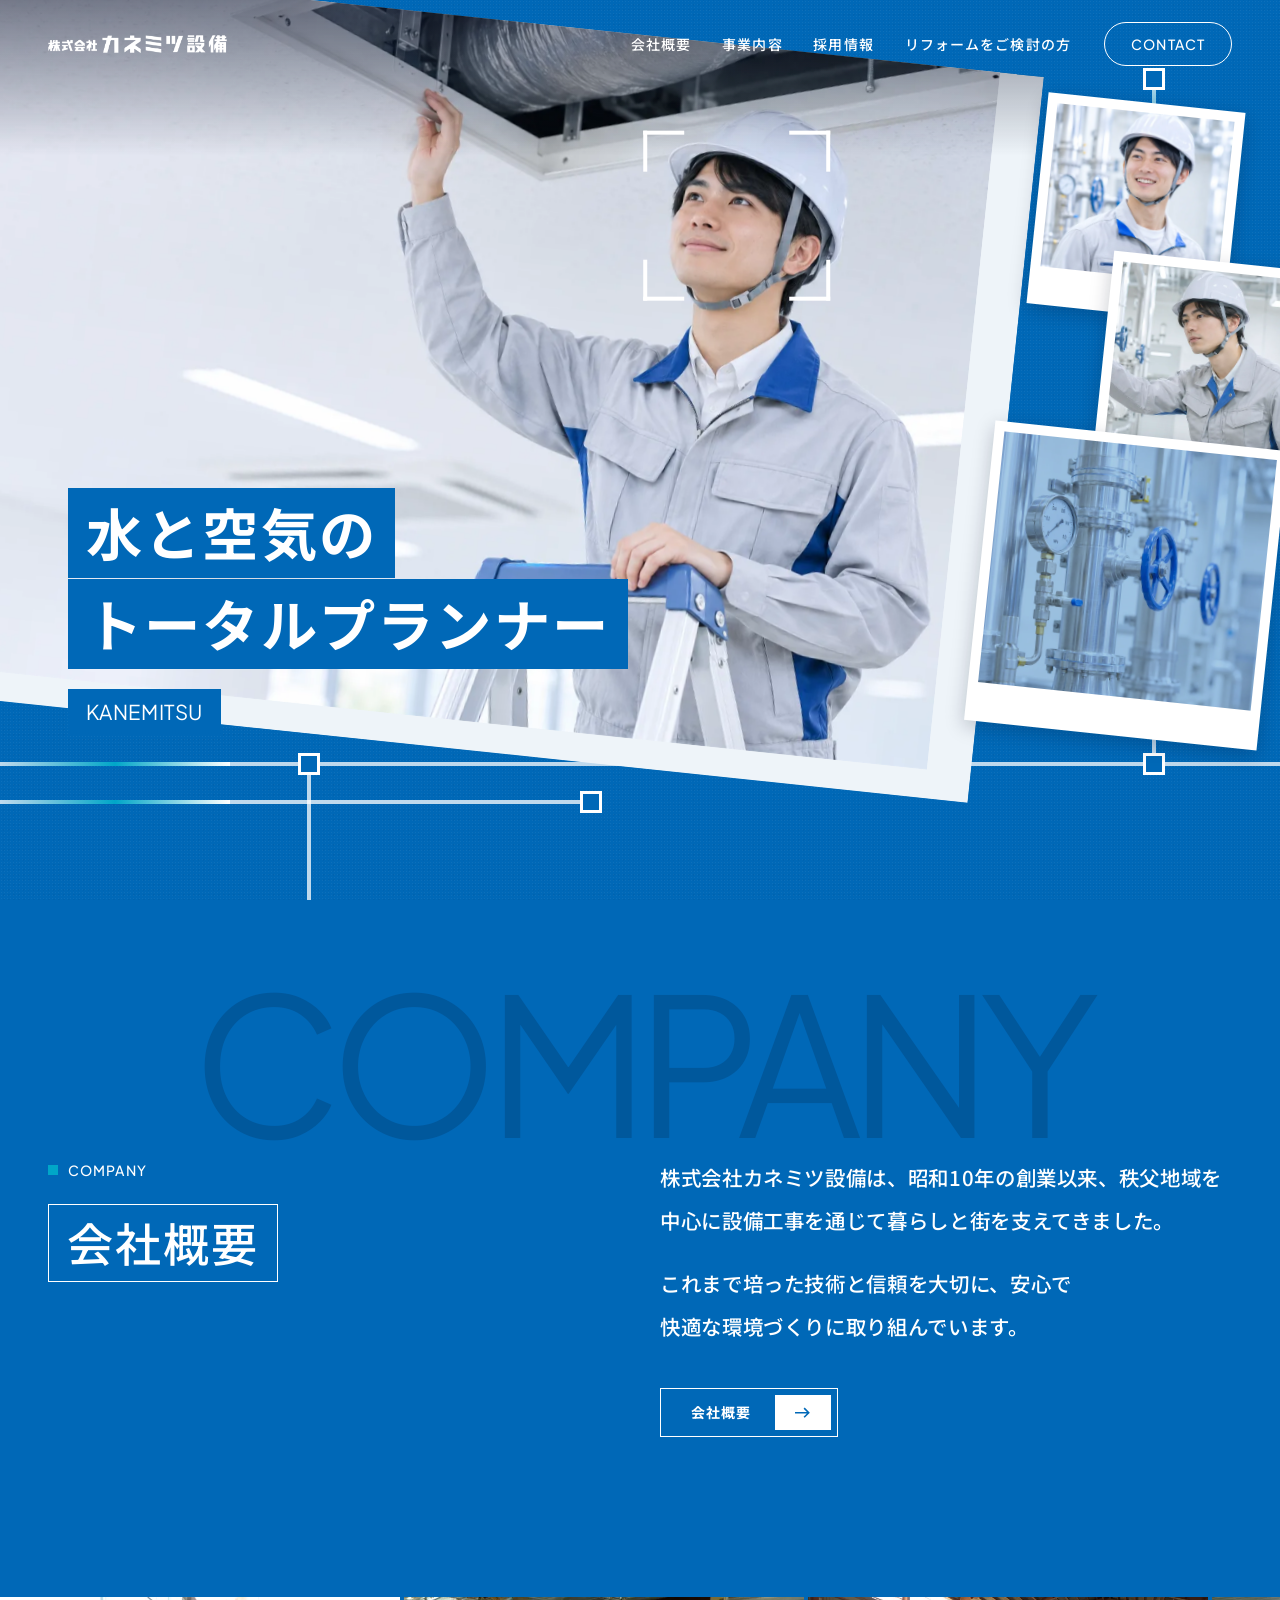
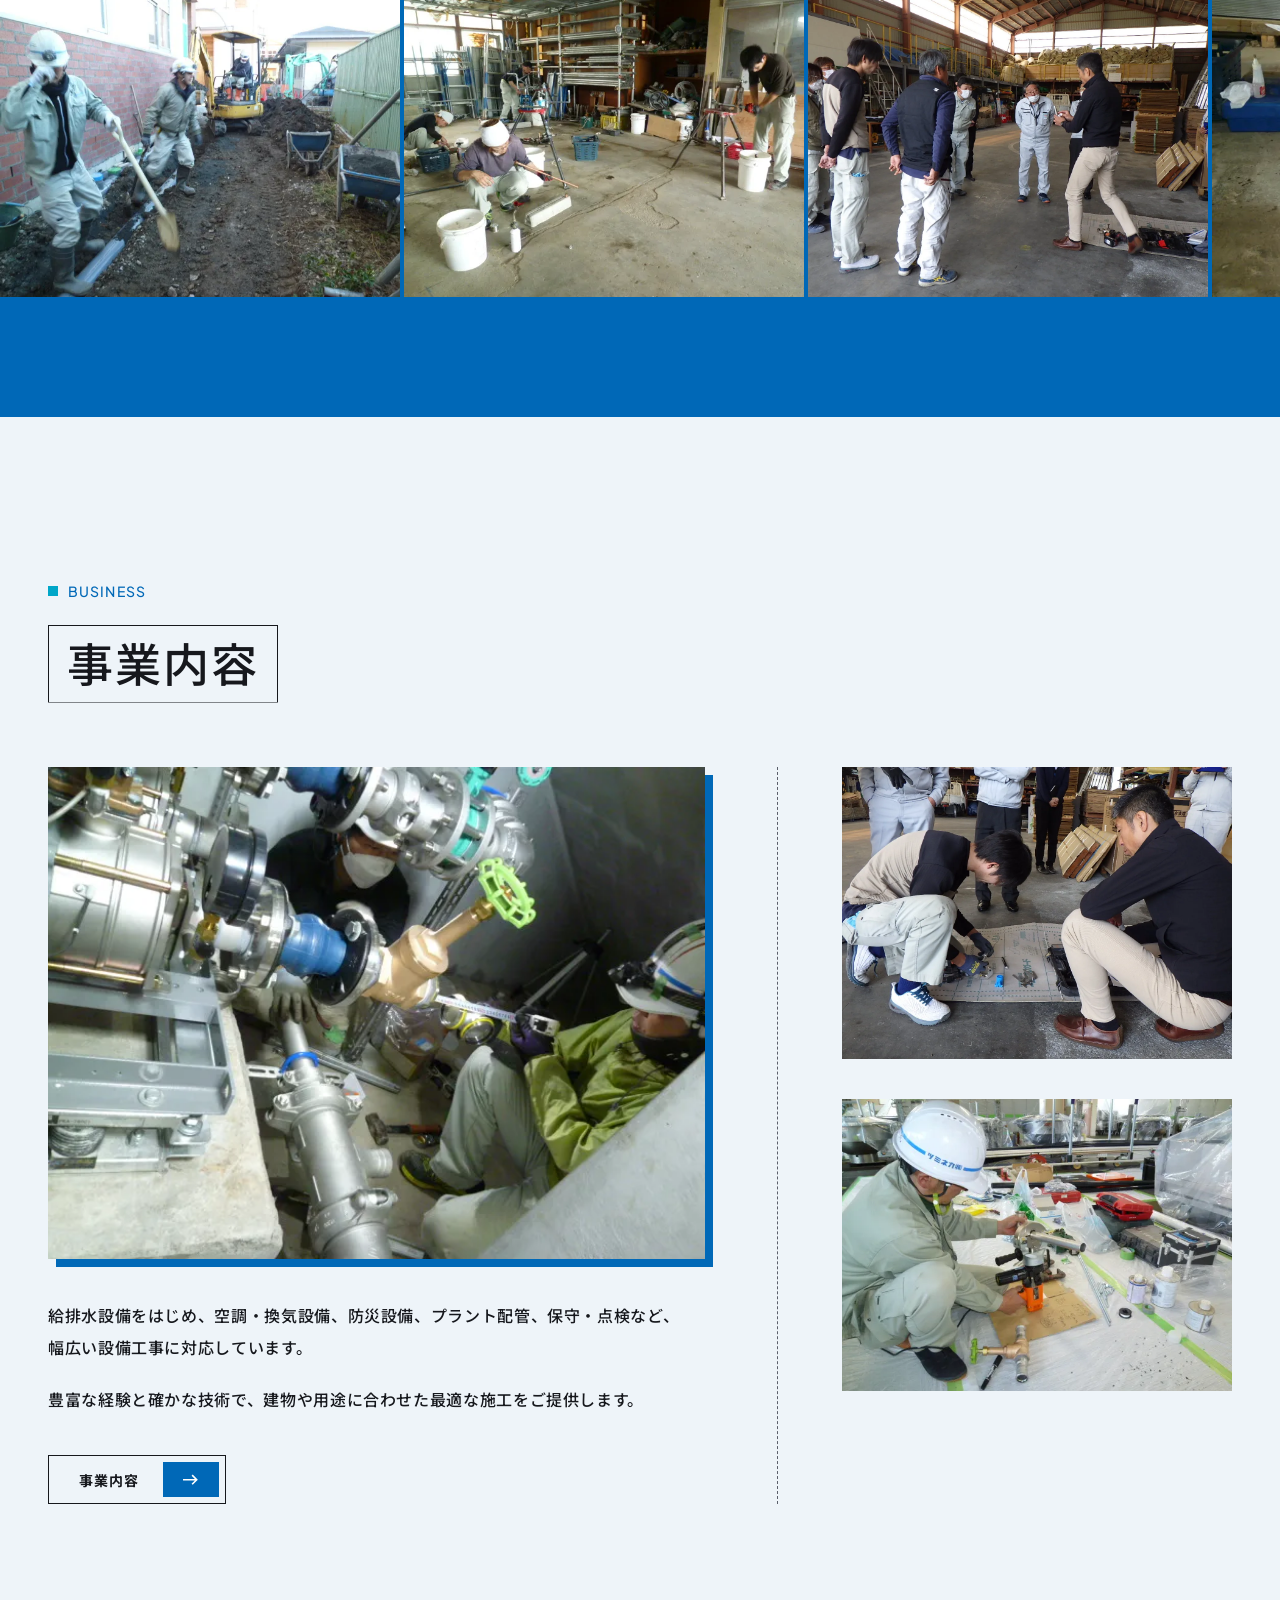
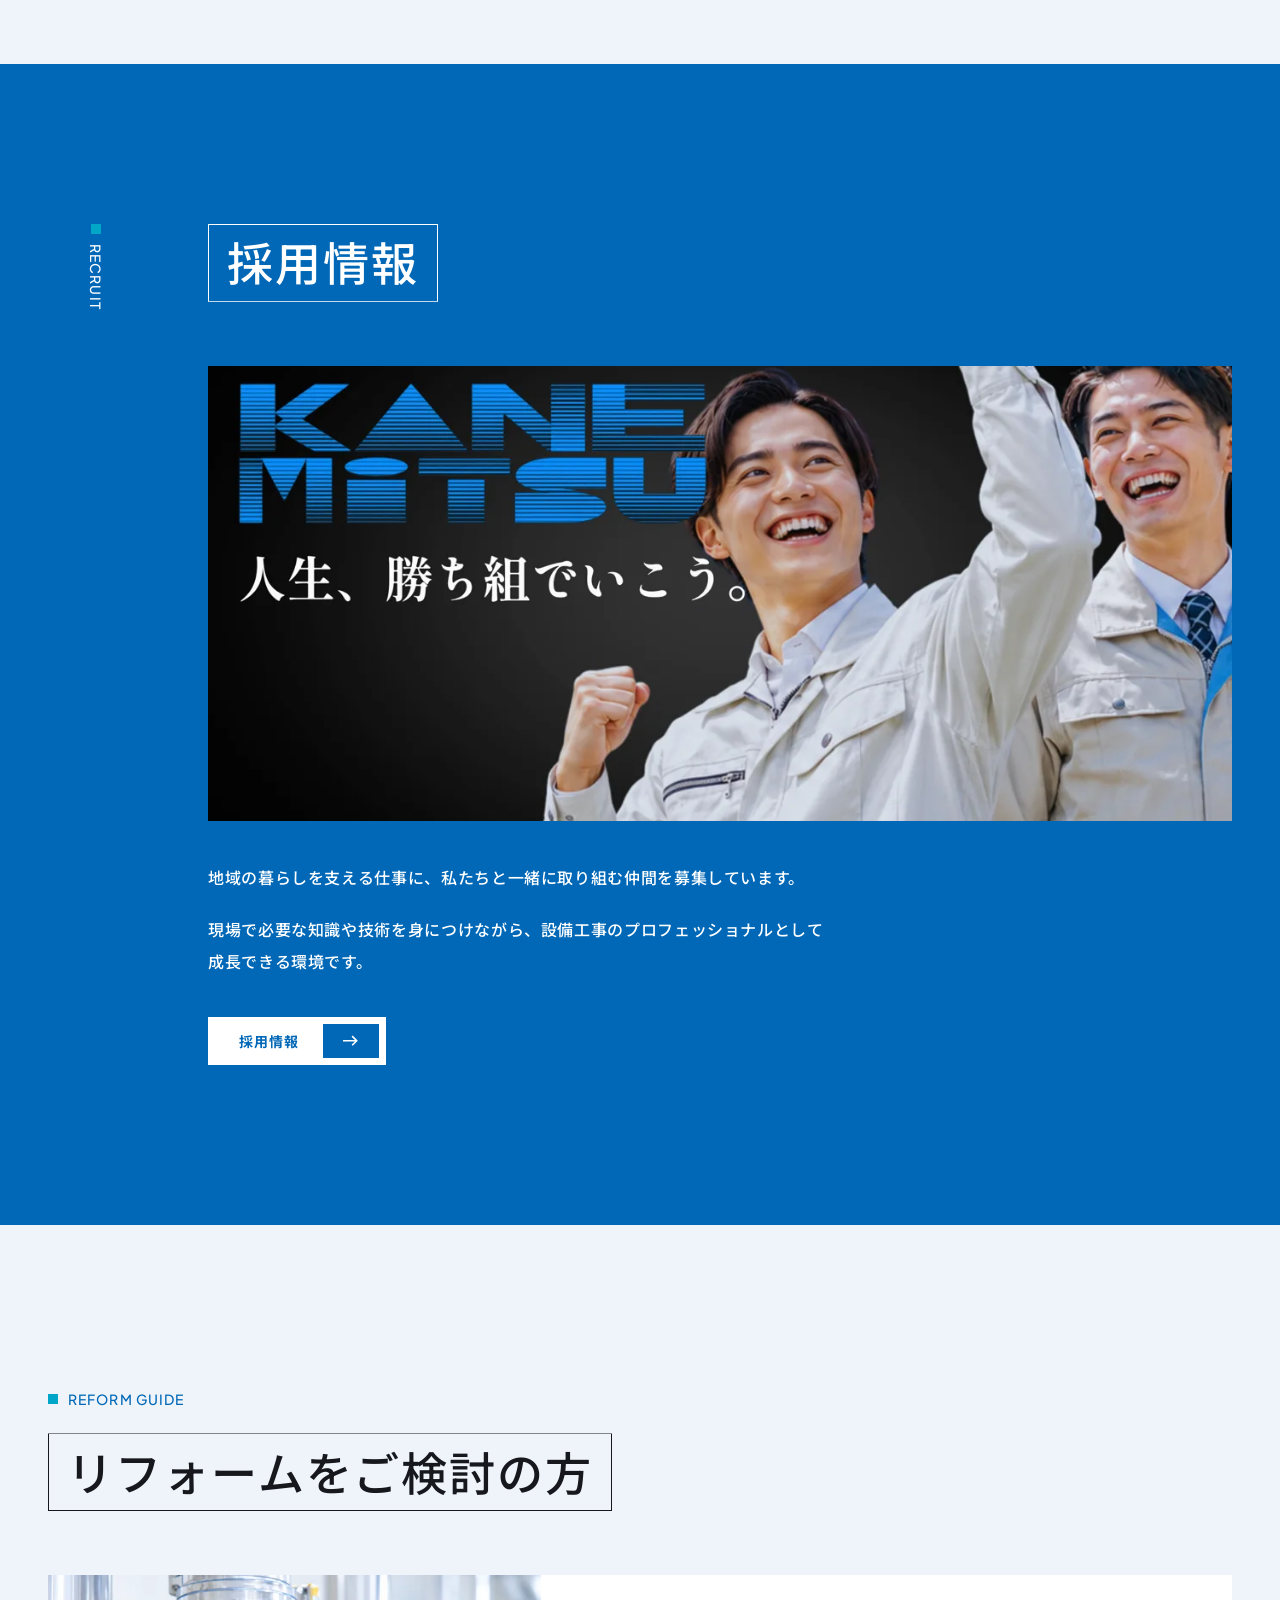
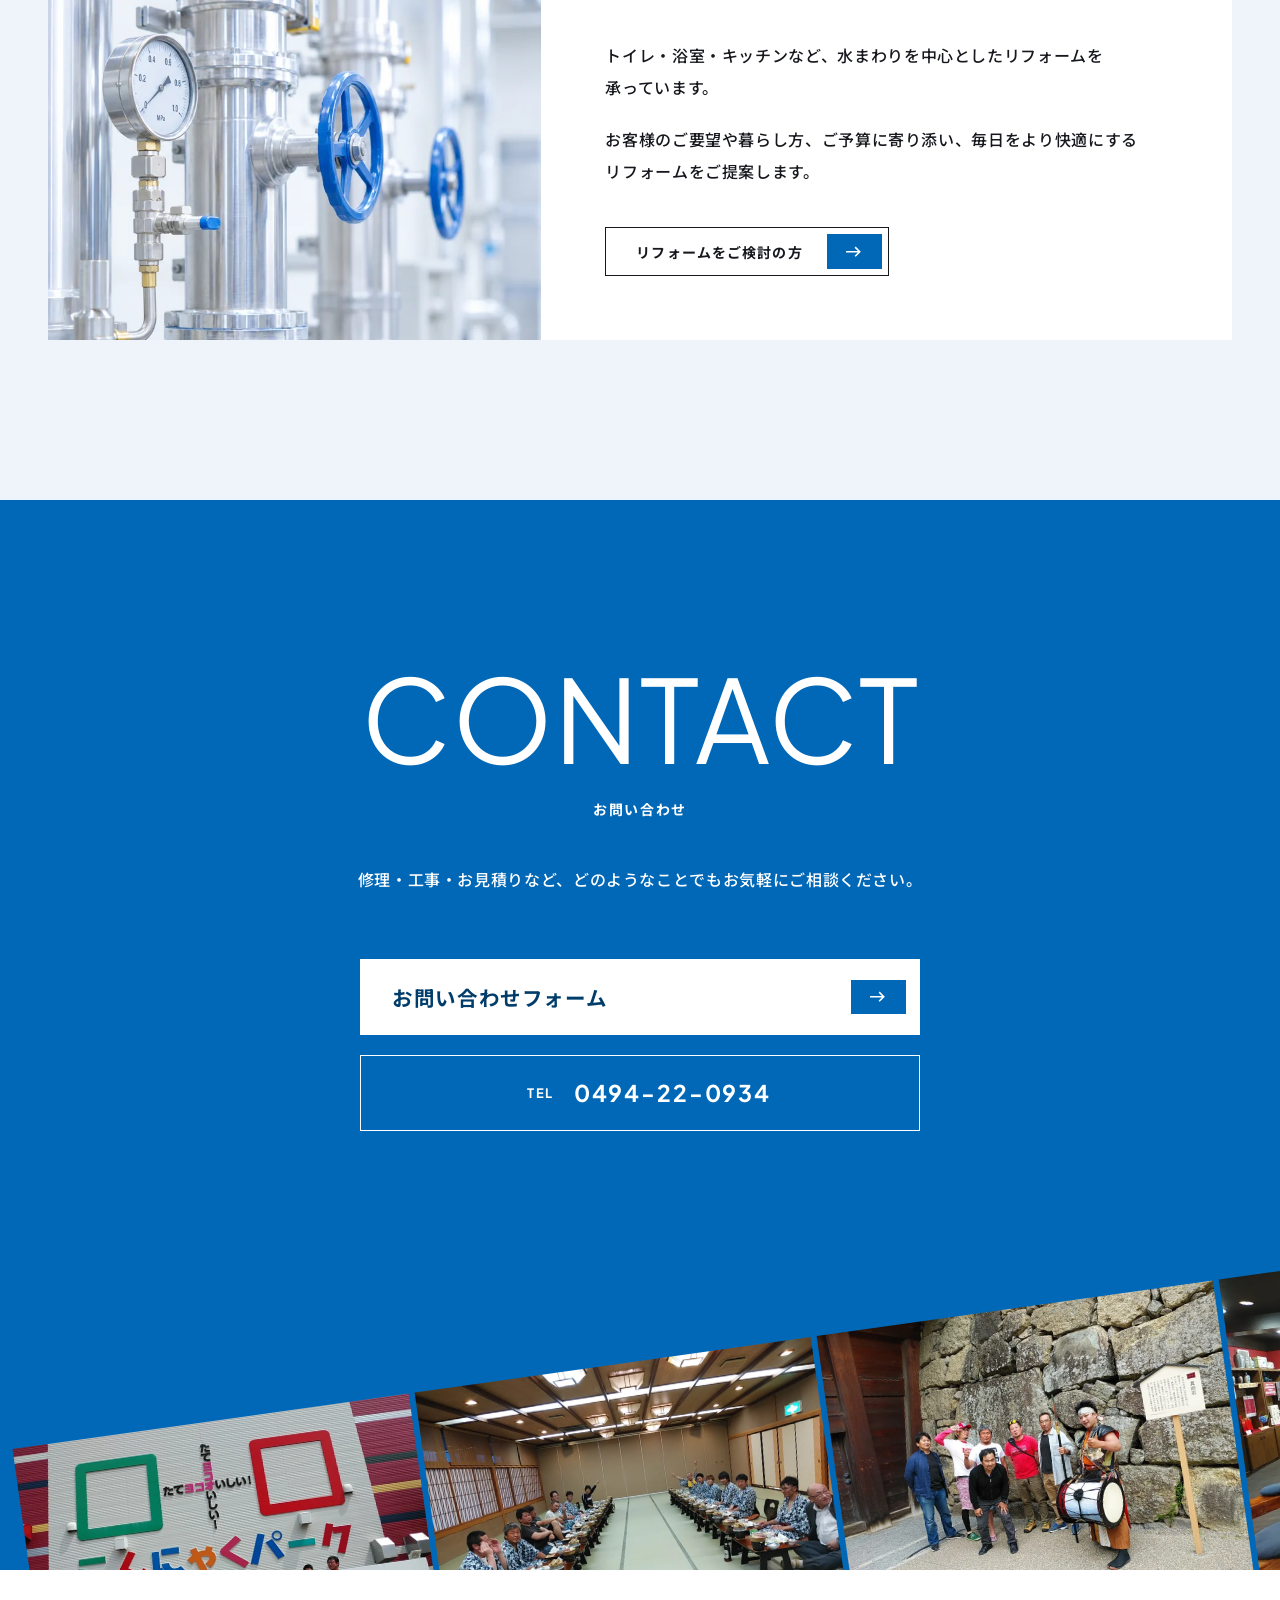
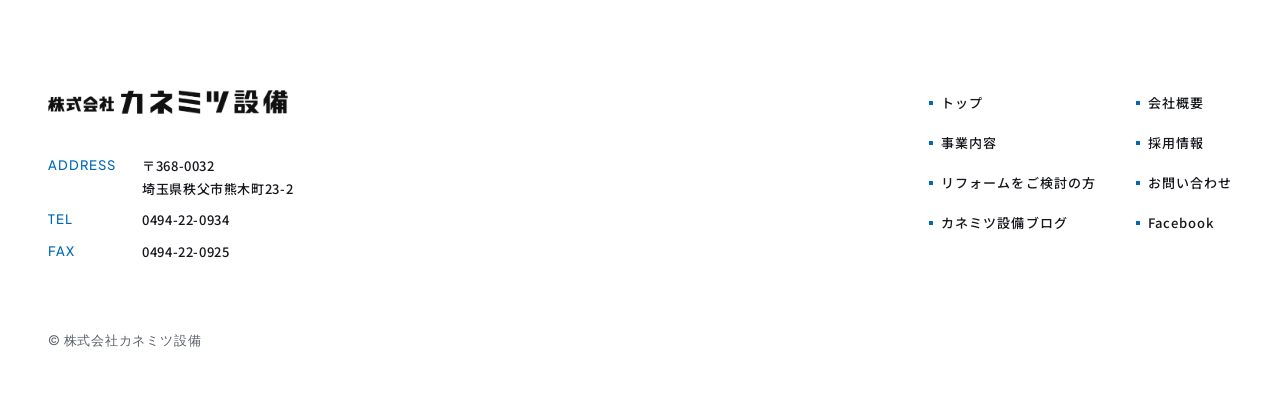
==== index.html @ a9a595d8 "表示を更新（2026-11-21）" ====
<!doctype html>
<html lang="ja">
<head>
<meta charset="utf-8">
<meta name="viewport" content="width=device-width, initial-scale=1">
<meta name="robots" content="noindex, nofollow">
<meta name="generator" content="SPINOVA HP kit v1.0 master">
<title>株式会社カネミツ設備｜埼玉県秩父市の給排水・空調・設備工事</title>
<meta name="description" content="株式会社カネミツ設備は、昭和10年の創業以来、秩父地域を中心に設備工事を通じて暮らしと街を支えてきました。">
<meta property="og:type" content="website">
<meta property="og:site_name" content="株式会社カネミツ設備">
<meta property="og:title" content="株式会社カネミツ設備｜埼玉県秩父市の給排水・空調・設備工事">
<meta property="og:description" content="株式会社カネミツ設備は、昭和10年の創業以来、秩父地域を中心に設備工事を通じて暮らしと街を支えてきました。">
<meta property="og:url" content="https://example-hp.pages.dev/">
<meta property="og:image" content="https://example-hp.pages.dev/assets/ogp.jpg?v=20261119a">
<meta property="og:image:width" content="1200">
<meta property="og:image:height" content="630">
<meta name="twitter:card" content="summary_large_image">
<meta name="twitter:image" content="https://example-hp.pages.dev/assets/ogp.jpg?v=20261119a">
<link rel="preconnect" href="https://fonts.googleapis.com">
<link rel="preconnect" href="https://fonts.gstatic.com" crossorigin>
<link href="https://fonts.googleapis.com/css2?family=Plus+Jakarta+Sans:wght@400;500;700&family=Krona+One&family=Noto+Sans+JP:wght@400;500;700;900&family=Shippori+Mincho+B1:wght@600;800&display=swap" rel="stylesheet">
<link rel="icon" href="assets/favicon.ico?v=20261121182659" sizes="any">
<link rel="icon" href="assets/favicon-32.png?v=20261121182659" type="image/png" sizes="32x32">
<link rel="apple-touch-icon" href="assets/apple-touch-icon.png?v=20261121182659">
<link rel="stylesheet" href="tokens.css?v=20261121182659">
<link rel="stylesheet" href="base.css?v=20261121182659">
<link rel="stylesheet" href="style.css?v=20261121182659">
</head>
<body>

<header class="header">
  <a class="logo" href="./" aria-label="株式会社カネミツ設備 トップへ">
    <img class="logo__w" src="assets/logo_w.png?v=20261121182659" alt="" width="2502" height="243">
    <img class="logo__c" src="assets/logo.png?v=20261121182659" alt="" width="2502" height="243">
  </a>
  <nav class="nav" aria-label="メインメニュー">
    <ul class="nav__list">
      <li><a href="company/">会社概要</a></li>
      <li><a href="service/">事業内容</a></li>
      <li><a href="recruit/">採用情報</a></li>
      <li><a href="reform/">リフォームをご検討の方</a></li>
    </ul>
  </nav>
  <div class="header__acts">
    <a class="pill pill--line" href="contact/">CONTACT</a>
    <button class="menu-btn" type="button" aria-expanded="false" aria-controls="drawer" aria-label="メニューを開く"><span></span><span></span></button>
  </div>
</header>

<div class="drawer" id="drawer">
  <ul class="drawer__list">
    <li style="--i:0"><a href="./"><span class="drawer__en" aria-hidden="true">TOP</span><span class="drawer__ja">トップ</span></a></li>
    <li style="--i:1"><a href="company/"><span class="drawer__en" aria-hidden="true">COMPANY</span><span class="drawer__ja">会社概要</span></a></li>
    <li style="--i:2"><a href="service/"><span class="drawer__en" aria-hidden="true">BUSINESS</span><span class="drawer__ja">事業内容</span></a></li>
    <li style="--i:3"><a href="recruit/"><span class="drawer__en" aria-hidden="true">RECRUIT</span><span class="drawer__ja">採用情報</span></a></li>
    <li style="--i:4"><a href="reform/"><span class="drawer__en" aria-hidden="true">REFORM GUIDE</span><span class="drawer__ja">リフォームをご検討の方</span></a></li>
    <li style="--i:5"><a href="contact/"><span class="drawer__en" aria-hidden="true">CONTACT</span><span class="drawer__ja">お問い合わせ</span></a></li>
  </ul>
  <a class="drawer__tel" href="tel:0494220934" style="--i:6"><span class="drawer__tel-label">お電話でのお問い合わせ</span><span class="drawer__tel-num nb">0494-22-0934</span></a>
</div>

<main>

      <section class="fv">
    <div class="fv__deco" aria-hidden="true">
      <span class="pipe"><i class="p1"></i><i class="p2"></i><i class="p3"></i><i class="p4"></i><b class="j1"></b><b class="j2"></b><b class="j3"></b><b class="j4"></b></span>
    </div>
    <div class="fv__photo" data-bleed>
      <img class="fv__img is-on" src="assets/fv/main-1.webp?v=20261121182659" alt="" width="1536" height="1024" style="--fx: 53.4; --fy: 34.5">
      <img class="fv__img" src="assets/fv/main-2.webp?v=20261121182659" alt="" width="1536" height="1024" style="--fx: 76.8; --fy: 28; --ox: 100%">
      <img class="fv__img" src="assets/fv/main-3.webp?v=20261121182659" alt="" width="1536" height="1024" style="--fx: 59.9; --fy: 31.9; --ox: 63%">
      <span class="fv__guide" aria-hidden="true"><i></i><i></i><i></i><i></i></span>
      <span class="fv__flash" aria-hidden="true"></span>
    </div>
    <div class="fv__cards" aria-hidden="true" data-bleed>
      <span class="fv__card fv__card--1"><span class="fv__card-ph"><img class="fv__sub is-on" src="assets/fv/sub-1.webp?v=20261121182659" alt="" width="800" height="800"><img class="fv__sub" src="assets/fv/sub-2.webp?v=20261121182659" alt="" width="800" height="800"><img class="fv__sub" src="assets/fv/sub-3.webp?v=20261121182659" alt="" width="800" height="800"></span></span>
      <span class="fv__card fv__card--2"><span class="fv__card-ph"><img class="fv__sub is-on" src="assets/fv/sub-2.webp?v=20261121182659" alt="" width="800" height="800"><img class="fv__sub" src="assets/fv/sub-3.webp?v=20261121182659" alt="" width="800" height="800"><img class="fv__sub" src="assets/fv/sub-1.webp?v=20261121182659" alt="" width="800" height="800"></span></span>
      <span class="fv__card fv__card--3"><span class="fv__card-ph"><img class="fv__sub is-on" src="assets/fv/sub-3.webp?v=20261121182659" alt="" width="800" height="800"><img class="fv__sub" src="assets/fv/sub-1.webp?v=20261121182659" alt="" width="800" height="800"><img class="fv__sub" src="assets/fv/sub-2.webp?v=20261121182659" alt="" width="800" height="800"></span></span>
    </div>
    <div class="fv__body" data-on-photo>
      <h1 class="fv__catch" data-todo><span class="fv__catch-in">水と空気の<wbr><span class="nb">トータルプランナー</span></span></h1>
      <p class="fv__en" aria-hidden="true">KANEMITSU</p>
    </div>
  </section>

    <section class="sec co" id="company">
    <p class="big-en" aria-hidden="true">COMPANY</p>
    <div class="wrap co__in">
      <div class="hd hd--w">
        <p class="hd__en" aria-hidden="true">COMPANY</p>
        <h2 class="hd__box"><span>会社概要</span></h2>
      </div>
      <div class="co__txt">
        <div class="txt co__body rv">
          <p>株式会社カネミツ設備は、<wbr>昭和10年の<wbr>創業以来、<wbr>秩父地域を<wbr>中心に<wbr>設備工事を<wbr>通じて<wbr>暮らしと<wbr>街を<wbr>支えてきました。</p>
          <p>これまで<wbr>培った<wbr>技術と<wbr>信頼を<wbr>大切に、<wbr>安心で<wbr>快適な環境づくりに<wbr>取り組んでいます。</p>
        </div>
        <a class="btn btn--sq btn--line rv" href="company/">会社概要<span class="btn__arw"><svg viewBox="0 0 14 10" aria-hidden="true"><path d="M0 5h12M8 1l4 4-4 4" fill="none" stroke="currentColor" stroke-width="1.4"/></svg></span></a>
      </div>
    </div>
  </section>

    <div class="reel" aria-hidden="true" data-bleed>
    <div class="reel__track">
      <img src="assets/work/w02.webp?v=20261121182659" alt="" width="640" height="480" loading="lazy">
      <img src="assets/work/w05.webp?v=20261121182659" alt="" width="640" height="480" loading="lazy">
      <img src="assets/work/w10.webp?v=20261121182659" alt="" width="1280" height="960" loading="lazy">
      <img src="assets/work/w07.webp?v=20261121182659" alt="" width="640" height="480" loading="lazy">
      <img src="assets/work/w09.webp?v=20261121182659" alt="" width="640" height="480" loading="lazy">
      <img src="assets/work/w06.webp?v=20261121182659" alt="" width="640" height="480" loading="lazy">
    </div>
  </div>

    <section class="sec biz" id="business">
    <div class="wrap">
      <div class="hd">
        <p class="hd__en" aria-hidden="true">BUSINESS</p>
        <h2 class="hd__box"><span>事業内容</span></h2>
      </div>
      <div class="biz__grid">
        <div class="biz__main">
          <figure class="biz__photo rv"><img src="assets/work/w03.webp?v=20261121182659" alt="バルブと配管の施工の様子" width="640" height="480" loading="lazy"></figure>
          <div class="txt rv">
            <p>給排水設備をはじめ、<wbr>空調・換気設備、<wbr>防災設備、<wbr>プラント配管、<wbr>保守・点検など、<wbr>幅広い設備工事に<wbr>対応しています。</p>
            <p>豊富な経験と<wbr>確かな<wbr>技術で、<wbr>建物や<wbr>用途に<wbr>合わせた<wbr>最適な施工を<wbr>ご提供します。</p>
          </div>
          <a class="btn btn--sq rv" href="service/">事業内容<span class="btn__arw"><svg viewBox="0 0 14 10" aria-hidden="true"><path d="M0 5h12M8 1l4 4-4 4" fill="none" stroke="currentColor" stroke-width="1.4"/></svg></span></a>
        </div>
        <div class="biz__side">
          <figure class="biz__sm rv"><img src="assets/work/w11.webp?v=20261121182659" alt="作業場での打ち合わせの様子" width="1280" height="960" loading="lazy"></figure>
          <figure class="biz__sm rv"><img src="assets/work/w01.webp?v=20261121182659" alt="配管の加工の様子" width="640" height="480" loading="lazy"></figure>
        </div>
      </div>
    </div>
  </section>

    <section class="sec rec" id="recruit">
    <div class="wrap rec__in">
      <p class="rec__label" aria-hidden="true">RECRUIT</p>
      <div class="rec__body">
        <div class="hd hd--w">
          <h2 class="hd__box"><span>採用情報</span></h2>
        </div>
        <figure class="rec__kv rv">
          <picture>
            <source media="(max-width: 959px)" srcset="assets/kv-sp.webp?v=20261119a" width="1200" height="675">
            <img src="assets/kv.webp?v=20261121182659" alt="株式会社カネミツ設備　人生、勝ち組でいこう。" width="1800" height="800" loading="lazy">
          </picture>
        </figure>
        <div class="rec__txt">
          <div class="txt rv">
            <p>地域の<wbr>暮らしを<wbr>支える<wbr>仕事に、<wbr>私たちと<wbr>一緒に<wbr>取り組む仲間を<wbr>募集しています。</p>
            <p>現場で<wbr>必要な知識や<wbr>技術を<wbr>身につけながら、<wbr>設備工事の<wbr>プロフェッショナルとして<wbr>成長できる<wbr>環境です。</p>
          </div>
          <a class="btn btn--sq btn--fill-w rv" href="recruit/">採用情報<span class="btn__arw"><svg viewBox="0 0 14 10" aria-hidden="true"><path d="M0 5h12M8 1l4 4-4 4" fill="none" stroke="currentColor" stroke-width="1.4"/></svg></span></a>
        </div>
      </div>
    </div>
  </section>

    <section class="sec rf" id="reform">
    <div class="wrap">
      <div class="hd">
        <p class="hd__en" aria-hidden="true">REFORM GUIDE</p>
        <h2 class="hd__box"><span>リフォームを<wbr><span class="nb">ご検討の方</span></span></h2>
      </div>
      <div class="rf__card rv">
        <figure class="rf__photo"><img src="assets/fv/sub-1.webp?v=20261121182659" alt="" width="800" height="800" loading="lazy"></figure>
        <div class="rf__txt">
          <div class="txt">
            <p>トイレ・浴室・キッチンなど、<wbr>水まわりを<wbr>中心とした<wbr>リフォームを<wbr>承っています。</p>
            <p>お客様の<wbr>ご要望や<wbr>暮らし方、<wbr>ご予算に<wbr>寄り添い、<wbr>毎日をより<wbr>快適にする<wbr>リフォームを<wbr>ご提案します。</p>
          </div>
          <a class="btn btn--sq" href="reform/">リフォームを<wbr>ご検討の<wbr>方<span class="btn__arw"><svg viewBox="0 0 14 10" aria-hidden="true"><path d="M0 5h12M8 1l4 4-4 4" fill="none" stroke="currentColor" stroke-width="1.4"/></svg></span></a>
        </div>
      </div>
    </div>
  </section>

    <section class="ct" id="contact">
    <div class="wrap ct__in">
      <p class="ct__en" aria-hidden="true">CONTACT</p>
      <h2 class="ct__ja">お問い合わせ</h2>
      <p class="ct__lead">修理・工事・お見積りなど、<wbr>どのようなことでも<wbr>お気軽に<wbr>ご相談ください。</p>
      <div class="ct__btns">
        <a class="ct__main" href="contact/">お問い合わせ<wbr>フォーム<span class="btn__arw"><svg viewBox="0 0 14 10" aria-hidden="true"><path d="M0 5h12M8 1l4 4-4 4" fill="none" stroke="currentColor" stroke-width="1.4"/></svg></span></a>
        <a class="ct__tel" href="tel:0494220934"><span class="ct__tel-label">TEL</span><span class="nb">0494-22-0934</span></a>
      </div>
    </div>
    <div class="ct__reel" aria-hidden="true" data-bleed>
      <div class="ct__track">
        <img src="assets/life/l01.webp?v=20261121182659" alt="" width="1024" height="768" loading="lazy">
        <img src="assets/life/l02.webp?v=20261121182659" alt="" width="1024" height="768" loading="lazy">
        <img src="assets/life/l03.webp?v=20261121182659" alt="" width="1024" height="768" loading="lazy">
        <img src="assets/life/l04.webp?v=20261121182659" alt="" width="1024" height="768" loading="lazy">
        <img src="assets/life/l05.webp?v=20261121182659" alt="" width="1024" height="768" loading="lazy">
      </div>
    </div>
  </section>
  
</main>

<footer class="footer footer--w">
  <div class="wrap footer__top">
    <div class="footer__co">
      <a class="footer__logo" href="./" aria-label="株式会社カネミツ設備 トップへ"><img src="assets/logo.png?v=20261121182659" alt="" width="2502" height="243" loading="lazy"></a>
      <dl class="footer__info">
        <dt>ADDRESS</dt><dd><span class="nb">〒368-0032</span><br>埼玉県秩父市熊木町23-2</dd>
        <dt>TEL</dt><dd><a class="nb" href="tel:0494220934">0494-22-0934</a></dd>
        <dt>FAX</dt><dd><span class="nb">0494-22-0925</span></dd>
      </dl>
    </div>
    <ul class="footer__nav">
      <li><a href="./">トップ</a></li>
      <li><a href="company/">会社概要</a></li>
      <li><a href="service/">事業内容</a></li>
      <li><a href="recruit/">採用情報</a></li>
      <li><a href="reform/">リフォームをご検討の方</a></li>
      <li><a href="contact/">お問い合わせ</a></li>
      <li><a href="https://kanemitusetubi.seesaa.net/" target="_blank" rel="noopener">カネミツ設備ブログ</a></li>
      <li><a href="https://www.facebook.com/kanemitusetubi/about?tab=page_info" target="_blank" rel="noopener">Facebook</a></li>
    </ul>
  </div>
  <div class="wrap footer__end">
    <p class="footer__copy">© 株式会社カネミツ設備</p>
  </div>
</footer>

<script src="site.js?v=20261121182659"></script>
</body>
</html>
---- tokens.css ----
:root {
  
  --c-base: #ffffff;
  --c-sub: #0068b7;
  --c-sub-deep: #00589c;
  --c-sub-ink: #003d6b;
  --c-sub-ghost: rgba(255, 255, 255, 0.16);
  --c-accent: #00a6c8;
  --c-pale: #eef4f9;
  --c-ink: #16181d;
  --c-ink-soft: #5b5f6b;
  --c-line: #d8dce4;
  --c-dark: #0b0f14;
  --c-dark-text: #ffffff;
  --c-dark-soft: rgba(255, 255, 255, 0.8);
  --c-dark-ghost: rgba(255, 255, 255, 0.14);
  --c-on-photo: #ffffff;
  --c-on-photo-soft: rgba(255, 255, 255, 0.92);
  --c-grain: rgba(255, 255, 255, 0.05);
  --c-grain-d: rgba(0, 40, 80, 0.07);
  --c-pipe: rgba(255, 255, 255, 0.75);
  --c-tint: rgba(0, 104, 183, 0.35);
  --c-shade-s: rgba(8, 14, 36, 0.22);
  --c-shade: rgba(8, 14, 36, 0.62);
  --c-shade-0: rgba(8, 14, 36, 0);
  --c-shade-side: rgba(12, 26, 69, 0.86);
  --c-ph-1: #c9d1df;
  --c-ph-2: #8e9bb3;

  
  --ff-body: "Noto Sans JP", "Hiragino Sans", "Hiragino Kaku Gothic ProN", "Yu Gothic", sans-serif;
  --ff-en: "Plus Jakarta Sans", "Helvetica Neue", Arial, sans-serif;
  --ff-geo: "Krona One", "Plus Jakarta Sans", sans-serif;
  --ff-min: "Shippori Mincho B1", "Hiragino Mincho ProN", "Yu Mincho", serif;

  
  --fs-body: 15px;
  --fw-body: 500;
  --lh-body: 2;
  --ls-body: 0.04em;
  --fs-small: 13px;
  --fs-label: 14px;
  --fs-nav: 14px;
  --fs-input: 16px;
  --fs-lead: clamp(22px, 2.8vw, 42px);
  --lh-lead: 1.55;
  --fs-head: clamp(20px, 2.2vw, 30px);
  --fs-hd: clamp(28px, 3.6vw, 52px);
  --fs-msg: clamp(16px, 1.6vw, 22px);
  --lh-head: 1.6;
  --fs-en-l: clamp(40px, 6.4vw, 112px);
  --lh-en: 0.9;
  --ls-en: -0.04em;

  
  --sp-1: 8px;
  --sp-p: 16px;
  --sp-b: 32px;
  --sp-g: 48px;
  --sp-s: 80px;
  --sec-y: 96px;
  --gutter: 20px;
  --frame: 10px;
  --wrap: 1200px;
  --radius: 0px;

  
  --header-h: 64px;
  --btn-arw: 40px;
  --label-col: 7em;
  --reel-h: min(300px, 40vw);

  
  --ease: cubic-bezier(0.22, 1, 0.36, 1);
  --dur-rv: 0.9s;
}
@media (min-width: 960px) {
  :root {
    --fs-body: 16px;
    --sp-p: 20px;
    --sp-b: 40px;
    --sp-g: 64px;
    --sp-s: 120px;
    --sec-y: 160px;
    --gutter: 48px;
    --frame: 16px;
    --header-h: 88px;
    --btn-arw: 46px;
  }
}
@media (min-width: 1600px) {
  :root { --fs-body: 17px; --wrap: 1400px; --sp-s: 140px; --sec-y: 190px; }
}
---- base.css ----
*, *::before, *::after { box-sizing: border-box; }
html { -webkit-text-size-adjust: 100%; scroll-padding-top: var(--header-h); }
body {
  margin: 0;
  background: var(--c-base);
  color: var(--c-ink);
  font-family: var(--ff-body);
  font-size: var(--fs-body);
  font-weight: var(--fw-body);
  line-height: var(--lh-body);
  letter-spacing: var(--ls-body);
  line-break: strict;
  word-break: keep-all;
  overflow-wrap: anywhere;
  overflow-x: clip;
}
img, svg { display: block; max-width: 100%; height: auto; }
a { color: inherit; text-decoration: none; }
ul, ol, dl, dd, figure { margin: 0; padding: 0; list-style: none; }
h1, h2, h3, p { margin: 0; font-weight: inherit; }

.nb { white-space: nowrap; }
.cl { display: inline-block; max-width: 100%; }
.vh { position: absolute; width: 1px; height: 1px; overflow: hidden; clip-path: inset(50%); white-space: nowrap; }

.wrap { width: min(100% - var(--gutter) * 2, var(--wrap)); margin-inline: auto; }
.sec { position: relative; padding-block: var(--sec-y); }
.txt { display: grid; gap: var(--sp-p); }
.lead { font-family: var(--ff-min); font-weight: 600; font-size: var(--fs-lead); line-height: var(--lh-lead); letter-spacing: 0.06em; }
.head3 { font-size: var(--fs-head); line-height: var(--lh-head); font-weight: 700; letter-spacing: 0.06em; }

.ttl { display: grid; gap: var(--sp-p); }
.ttl__en {
  display: flex;
  flex-wrap: wrap;
  column-gap: 0.22em;
  font-family: var(--ff-en);
  font-weight: 800;
  font-size: var(--fs-en-l);
  line-height: var(--lh-en);
  letter-spacing: var(--ls-en);
}
.ttl__ja { display: flex; align-items: center; gap: 12px; font-size: var(--fs-label); font-weight: 500; letter-spacing: 0.12em; }
.ttl__ja::before { content: ""; width: 24px; height: 1px; background: currentColor; }

.mask { display: block; overflow: hidden; white-space: nowrap; padding: 0.14em 0.1em 0.08em; margin: -0.14em -0.1em -0.08em; }
.mask > span { display: block; transform: translateY(105%); transition: transform 1.1s var(--ease); }
.ttl__en.is-on .mask > span { transform: none; transition-delay: calc(var(--m, 0) * 0.1s); }

.btn {
  display: inline-flex;
  align-items: center;
  gap: 24px;
  padding: 6px 6px 6px 30px;
  border: 1px solid currentColor;
  border-radius: 999px;
  font-size: var(--fs-label);
  font-weight: 700;
  letter-spacing: 0.08em;
  transition: background-color 0.35s var(--ease), color 0.35s var(--ease), border-color 0.35s var(--ease);
}
.btn__arw {
  display: grid;
  place-items: center;
  width: var(--btn-arw);
  aspect-ratio: 1;
  border-radius: 50%;
  background: var(--c-sub);
  color: var(--c-base);
  transition: transform 0.35s var(--ease);
}
.btn__arw svg { width: 16px; }
.btn--w .btn__arw { background: var(--c-base); color: var(--c-sub); }
@media (hover: hover) {
  .btn:hover { background: var(--c-ink); color: var(--c-base); border-color: var(--c-ink); }
  .btn--w:hover { background: var(--c-base); color: var(--c-sub-deep); border-color: var(--c-base); }
  .btn:hover .btn__arw { transform: translateX(4px); }
}

.header {
  position: fixed;
  inset: 0 0 auto;
  z-index: 50;
  height: var(--header-h);
  display: flex;
  align-items: center;
  justify-content: space-between;
  padding-inline: var(--gutter);
  color: var(--c-on-photo);
  transition: background-color 0.4s var(--ease), color 0.4s var(--ease), box-shadow 0.4s var(--ease);
}
.header.is-scrolled { background: var(--c-base); color: var(--c-ink); box-shadow: 0 1px 0 var(--c-line); }
.logo { position: relative; display: block; width: clamp(150px, 14vw, 230px); }
.logo img { width: 100%; height: auto; transition: opacity 0.4s var(--ease); }
.logo__c { position: absolute; inset: 0; opacity: 0; }
.header.is-scrolled .logo__w { opacity: 0; }
.header.is-scrolled .logo__c { opacity: 1; }
.nav { display: none; }
.nav__list { display: flex; gap: clamp(24px, 2.4vw, 44px); font-size: var(--fs-nav); font-weight: 500; letter-spacing: 0.08em; white-space: nowrap; }
.nav__list a { position: relative; }
.nav__list a::after { content: ""; position: absolute; left: 0; right: 0; bottom: -6px; height: 1px; background: currentColor; transform: scaleX(0); transform-origin: right; transition: transform 0.4s var(--ease); }
.nav__list a[aria-current="page"]::after { transform: scaleX(1); }
@media (hover: hover) { .nav__list a:hover::after { transform: scaleX(1); transform-origin: left; } }
.header__acts { display: flex; align-items: center; gap: 10px; }
.pill {
  display: none;
  place-items: center;
  min-height: 44px;
  padding-inline: 26px;
  border-radius: 999px;
  background: var(--c-sub);
  color: var(--c-base);
  font-family: var(--ff-en);
  font-weight: 500;
  font-size: var(--fs-label);
  letter-spacing: 0.08em;
}
.menu-btn {
  display: grid;
  place-content: center;
  gap: 7px;
  width: 48px;
  aspect-ratio: 1;
  border: 0;
  border-radius: 50%;
  background: var(--c-sub);
  cursor: pointer;
}
.menu-btn span { display: block; width: 20px; height: 1.5px; background: var(--c-base); transition: transform 0.4s var(--ease); }
.menu-btn[aria-expanded="true"] span:first-child { transform: translateY(4.25px) rotate(45deg); }
.menu-btn[aria-expanded="true"] span:last-child { transform: translateY(-4.25px) rotate(-45deg); }
@media (min-width: 960px) {
  .nav { display: block; margin-left: auto; margin-right: clamp(28px, 2.6vw, 48px); }
  .pill { display: inline-grid; }
  .menu-btn { display: none; }
}

.drawer {
  position: fixed;
  inset: 0;
  z-index: 40;
  display: grid;
  align-content: center;
  gap: var(--sp-g);
  padding: calc(var(--header-h) + var(--sp-b)) var(--gutter) var(--sp-g);
  overflow: hidden auto;
  background: var(--c-sub);
  color: var(--c-base);
  clip-path: circle(0 at calc(100% - var(--gutter) - 24px) calc(var(--header-h) / 2));
  visibility: hidden;
  transition: clip-path 0.6s cubic-bezier(0.7, 0, 0.3, 1), visibility 0s 0.6s;
}
.drawer.is-open { clip-path: circle(150% at calc(100% - var(--gutter) - 24px) calc(var(--header-h) / 2)); visibility: visible; transition: clip-path 0.7s cubic-bezier(0.7, 0, 0.3, 1); }
.drawer__list { display: grid; gap: var(--sp-p); }
.drawer__list a { display: grid; gap: 2px; }
.drawer__en { font-family: var(--ff-en); font-weight: 800; font-size: 34px; line-height: 1; letter-spacing: -0.03em; }
.drawer__ja { font-size: var(--fs-small); letter-spacing: 0.12em; opacity: 0.8; }
.drawer__tel { display: grid; gap: 2px; padding-top: var(--sp-b); border-top: 1px solid var(--c-sub-ghost); }
.drawer__tel-label { font-size: var(--fs-small); }
.drawer__tel-num { font-family: var(--ff-en); font-weight: 500; font-size: 26px; letter-spacing: 0.04em; }
.drawer li, .drawer__tel { opacity: 0; }
.drawer.is-open li, .drawer.is-open .drawer__tel { animation: drawer-in 0.7s var(--ease) calc(0.25s + var(--i, 0) * 0.06s) both; }
@keyframes drawer-in { from { opacity: 0; transform: translateY(24px); } to { opacity: 1; transform: none; } }
@media (min-width: 960px) { .drawer { display: none; } }
html.is-locked { overflow: hidden; }

.sub-hero { padding-top: calc(var(--header-h) + var(--sp-s)); padding-bottom: var(--sp-g); }
.sub-hero + .sec { padding-top: var(--sp-g); }
.sub-hero__head { display: grid; gap: var(--sp-b); }
.crumb { display: flex; flex-wrap: wrap; gap: 0 12px; font-size: var(--fs-small); color: var(--c-ink-soft); }
.crumb li + li::before { content: "/"; margin-right: 12px; }

.info { display: grid; grid-template-columns: var(--label-col) 1fr; border-top: 1px solid var(--c-line); }
.info dt, .info dd { padding-block: var(--sp-p); border-bottom: 1px solid var(--c-line); }
.info dt { font-weight: 700; letter-spacing: 0.08em; }
.info dd { padding-left: var(--sp-p); }
@media (max-width: 599px) {
  .info { grid-template-columns: 1fr; }
  .info dt { padding-bottom: 0; border-bottom: 0; }
  .info dd { padding-left: 0; padding-top: var(--sp-1); }
}

.form { display: grid; gap: var(--sp-b); }
.field { display: grid; gap: var(--sp-1); }
.field__label { display: flex; align-items: center; gap: 10px; font-weight: 700; letter-spacing: 0.06em; }
.field__req { padding: 2px 8px; border-radius: 4px; background: var(--c-sub); color: var(--c-base); font-size: var(--fs-small); font-weight: 500; line-height: 1.6; }
.field__input {
  width: 100%;
  min-height: 52px;
  padding: 12px 16px;
  border: 1px solid var(--c-line);
  border-radius: 8px;
  background: var(--c-base);
  color: var(--c-ink);
  font: inherit;
  font-size: var(--fs-input);
}
textarea.field__input { min-height: 200px; resize: vertical; }

select.field__input {
  appearance: none;
  padding-right: 48px;
  background-image: linear-gradient(45deg, transparent 50%, currentColor 50%), linear-gradient(135deg, currentColor 50%, transparent 50%);
  background-position: calc(100% - 26px) 50%, calc(100% - 20px) 50%;
  background-size: 6px 6px;
  background-repeat: no-repeat;
}
.form__agree { display: flex; align-items: center; justify-content: center; gap: 10px; }
.form__send { justify-self: center; min-width: min(100%, 320px); justify-content: space-between; cursor: pointer; background: transparent; font: inherit; color: inherit; }

.footer { position: relative; overflow: hidden; background: var(--c-dark); color: var(--c-dark-text); padding-top: var(--sp-s); font-size: var(--fs-small); }
.footer__top { display: grid; gap: var(--sp-g); padding-bottom: var(--sp-g); border-bottom: 1px solid var(--c-dark-ghost); }
.footer__co { display: grid; gap: var(--sp-b); }
.footer__logo { display: block; width: min(240px, 70%); }
.footer__info { display: grid; grid-template-columns: 6em 1fr; gap: 8px 16px; line-height: 1.8; }
.footer__info dt { font-family: var(--ff-en); font-weight: 500; letter-spacing: 0.08em; color: var(--c-dark-soft); }
.footer__nav { display: grid; grid-template-columns: repeat(2, max-content); gap: 14px 40px; font-weight: 500; letter-spacing: 0.08em; }
.footer__copy { padding-block: var(--sp-b); font-family: var(--ff-en); color: var(--c-dark-soft); letter-spacing: 0.06em; }
@media (min-width: 960px) {
  .footer__top { grid-template-columns: 1fr auto; align-items: start; }
  .footer__nav { grid-template-columns: repeat(3, max-content); }
}

.rv { opacity: 0; transform: translateY(28px); transition: opacity var(--dur-rv) var(--ease), transform var(--dur-rv) var(--ease); }
.rv.is-on { opacity: 1; transform: none; transition-delay: var(--rv-delay, 0s); }

@media (prefers-reduced-motion: reduce) {
  *, *::before, *::after { animation-duration: 0.01ms !important; animation-iteration-count: 1 !important; transition-duration: 0.01ms !important; }
}
---- style.css ----
.about__photo, .media__img, .company__photo, .duo__photo, .row__img { overflow: hidden; background: var(--c-ph-1); }
.about__photo, .media__img, .company__photo, .row__img { position: relative; }
.fv__photo img, .about__photo img, .media__img img, .company__photo img, .duo__photo img, .row__img img { width: 100%; height: 100%; object-fit: cover; }

.fv { position: relative; overflow: hidden; height: max(100svh, 640px); background-color: var(--c-sub); background-image: radial-gradient(var(--c-grain) 1px, transparent 1px), radial-gradient(var(--c-grain-d) 1px, transparent 1px); background-size: 3px 3px, 5px 5px; background-position: 0 0, 1px 2px; color: var(--c-base); }
.fv__photo { position: absolute; left: -4vw; top: -3vw; width: 86vw; height: min(57vw, 96%); overflow: hidden; rotate: 6deg; transform-origin: 0 0; background: var(--c-pale); animation: fv-in 1.1s var(--ease) both; }
@keyframes fv-in { from { clip-path: inset(0 100% 0 0); } to { clip-path: inset(0 0 0 0); } }
.fv__img { position: absolute; inset: -4% -4% -4% -4%; width: 108%; height: 108%; object-fit: cover; opacity: 0; transition: opacity 0.15s linear; }
.fv__img.is-on { opacity: 1; animation: fv-zoom 4.2s linear both; }
@keyframes fv-zoom { from { scale: 1.06; } to { scale: 1; } }
.fv__guide { position: absolute; left: var(--gx, 55%); top: var(--gy, 32%); width: 17%; aspect-ratio: 1.1; translate: -50% -50%; rotate: -6deg; z-index: 2; animation: fv-guide 4s var(--ease) infinite; }
.fv__guide i { position: absolute; width: 22%; aspect-ratio: 1; border: 0 solid var(--c-base); }
.fv__guide i:nth-child(1) { left: 0; top: 0; border-width: 4px 0 0 4px; }
.fv__guide i:nth-child(2) { right: 0; top: 0; border-width: 4px 4px 0 0; }
.fv__guide i:nth-child(3) { left: 0; bottom: 0; border-width: 0 0 4px 4px; }
.fv__guide i:nth-child(4) { right: 0; bottom: 0; border-width: 0 4px 4px 0; }
@keyframes fv-guide { 0% { scale: 1.25; opacity: 0; } 18% { scale: 1; opacity: 1; } 80% { scale: 1; opacity: 1; } 100% { scale: 0.9; opacity: 0; } }
.fv__photo::before { content: ""; position: absolute; left: 0; right: 0; top: 0; height: calc(var(--header-h) * 2.2); z-index: 1; rotate: -6deg; transform-origin: 0 0; background: linear-gradient(180deg, var(--c-shade) 0%, var(--c-shade-0) 100%); }
.fv__flash { position: absolute; inset: 0; z-index: 3; background: var(--c-base); opacity: 0; pointer-events: none; }
.fv__flash.is-on { animation: fv-flash 0.45s linear; }
@keyframes fv-flash { 0% { opacity: 0; } 30% { opacity: 0.9; } 100% { opacity: 0; } }
.fv__cards { position: absolute; inset: 0; z-index: 4; pointer-events: none; }
.fv__card { position: absolute; display: block; padding: 0.8vw 0.8vw 3vw; background: var(--c-base); box-shadow: 0 6px 18px var(--c-shade-s); rotate: 6deg; animation: fv-card 0.9s var(--ease) both; }
.fv__card-ph { position: relative; display: block; aspect-ratio: 1 / 0.92; overflow: hidden; background: var(--c-pale); }
.fv__sub { position: absolute; inset: 0; width: 100%; height: 100%; object-fit: cover; opacity: 0; transition: opacity 0.15s linear; }
.fv__sub.is-on { opacity: 1; }
.fv__card--1 { left: 81vw; top: 8vw; width: 15.5vw; animation-delay: 0.45s; }
.fv__card--2 { left: 86vw; top: 20.5vw; width: 18vw; animation-delay: 0.6s; }
.fv__card--3 { left: 76.5vw; top: 34vw; width: 23vw; animation-delay: 0.75s; }
.fv__card--3 .fv__card-ph::after { content: ""; position: absolute; inset: 0; background: var(--c-tint); mix-blend-mode: multiply; }
@keyframes fv-card { from { opacity: 0; translate: 24px -32px; } to { opacity: 1; translate: 0 0; } }
.fv__body { position: absolute; left: 5.3vw; top: min(38vw, calc(100svh - 230px)); z-index: 5; display: grid; gap: var(--sp-p); }
.fv__catch { max-width: 9.5em; font-weight: 700; font-size: clamp(30px, 4.4vw, 64px); line-height: 1.62; letter-spacing: 0.04em; color: var(--c-base); animation: fv-up 1s var(--ease) 0.5s both; }
.fv__catch-in { padding: 0.06em 0.32em 0.1em; background: var(--c-sub); -webkit-box-decoration-break: clone; box-decoration-break: clone; }
.fv__en { justify-self: start; padding: 0.15em 0.88em; background: var(--c-sub); font-family: var(--ff-en); font-weight: 400; font-size: clamp(14px, 1.6vw, 22px); letter-spacing: 0.02em; animation: fv-up 1s var(--ease) 0.65s both; }
@keyframes fv-up { from { opacity: 0; translate: 0 28px; } to { opacity: 1; translate: 0 0; } }

.fv__photo { z-index: 1; }
.fv__deco { position: absolute; inset: 0; z-index: 0; overflow: hidden; pointer-events: none; }
.fv__deco > span { position: absolute; inset: 0; }

.pipe i { position: absolute; overflow: hidden; background: var(--c-pipe); }
.pipe i::after { content: ""; position: absolute; background: linear-gradient(90deg, var(--c-shade-0), var(--c-accent), var(--c-base)); }
.pipe .p1 { left: 0; right: 0; top: 59.5vw; height: 4px; }
.pipe .p4 { left: 0; width: 46vw; top: 62.5vw; height: 4px; }
.pipe .p1::after, .pipe .p4::after { top: 0; bottom: 0; width: 18vw; animation: pipe-x 3.2s linear infinite; }
.pipe .p4::after { animation-delay: -1.4s; }
.pipe .p2 { left: 90vw; top: 6vw; width: 4px; height: 53.5vw; }
.pipe .p2::after { left: 0; right: 0; height: 14vw; background: linear-gradient(180deg, var(--c-shade-0), var(--c-accent), var(--c-base)); animation: pipe-y 3.2s linear 1.6s infinite; }
.pipe .p3 { left: 24vw; top: 59.5vw; bottom: 0; width: 4px; }
.pipe b { position: absolute; width: 22px; aspect-ratio: 1; translate: -9px -9px; border: 3px solid var(--c-base); background: var(--c-sub); }
.pipe .j3 { left: 46vw; top: 62.5vw; }
.pipe .j1 { left: 24vw; top: 59.5vw; }
.pipe .j2 { left: 90vw; top: 59.5vw; }
.pipe .j4 { left: 90vw; top: 6vw; }
@keyframes pipe-x { from { translate: -18vw 0; } to { translate: 100vw 0; } }
@keyframes pipe-y { from { translate: 0 -14vw; } to { translate: 0 60vw; } }
@media (max-width: 959px) {
  .pipe .p1 { top: auto; bottom: 18vw; }
  .pipe .p2 { left: 94vw; top: 0; height: auto; bottom: 18vw; }
  .pipe .j4 { display: none; }
  .pipe .p3 { left: 70vw; top: auto; bottom: 0; height: 18vw; }
  .pipe .j1 { left: 70vw; top: auto; bottom: 18vw; translate: -9px 9px; }
  .pipe .j2 { left: 94vw; top: auto; bottom: 18vw; translate: -9px 9px; }
}
@media (min-width: 960px) {
  .fv { height: max(100svh, 64vw); }
}
@media (max-width: 959px) {
  .fv { height: max(100svh, 640px, calc(170vw + 80px)); }
  .fv__photo { left: -14vw; top: -8vw; width: 118vw; height: 132vw; }
  .fv__img { object-position: var(--ox, 50%) 50%; }
  .fv__guide { width: 34%; }
  .fv__card { padding: 0 0 4vw; background: transparent; border: 5px solid var(--c-base); border-bottom-width: 0; box-shadow: none; }
  .fv__card::after { content: ""; position: absolute; left: -6px; right: -6px; bottom: 0; height: 16%; background: var(--c-base); }
  .fv__card-ph { visibility: hidden; }
  .fv__card--1 { left: 80vw; top: 108vw; width: 30vw; }
  .fv__card--2 { left: 93vw; top: 138vw; width: 26vw; }
  .fv__card--3 { display: none; }
  .fv__body { left: var(--gutter); right: var(--gutter); top: auto; bottom: calc(var(--sp-g) + 4vh); }
  .fv__catch { max-width: none; font-size: clamp(30px, 8.8vw, 42px); }
  .fv__catch-in { padding-inline: 0; }
  .fv__en { padding-inline: 0; }
}

.pill--line { background: transparent; border: 1px solid currentColor; color: inherit; }
.header.is-scrolled .pill--line { background: var(--c-sub); border-color: var(--c-sub); color: var(--c-base); }

.hd { display: grid; gap: var(--sp-p); justify-items: start; margin-bottom: var(--sp-g); }
.hd__en { display: flex; align-items: center; gap: 10px; font-family: var(--ff-en); font-weight: 500; font-size: var(--fs-label); letter-spacing: 0.08em; color: var(--c-sub); }
.hd__en::before { content: ""; width: 10px; height: 10px; background: var(--c-accent); }
.hd__box { display: inline-block; padding: 0.12em 0.4em 0.18em; border: 1px solid currentColor; font-weight: 500; font-size: var(--fs-hd); line-height: 1.35; letter-spacing: 0.04em; clip-path: inset(0 100% 0 0); transition: clip-path 1s var(--ease); }
.hd.is-on .hd__box { clip-path: inset(0 0 0 0); }
.hd--w { color: var(--c-base); }
.hd--w .hd__en { color: var(--c-base); }
.btn--sq, .btn--sq .btn__arw { border-radius: var(--radius); }
.btn--sq .btn__arw { width: calc(var(--btn-arw) * 1.2); aspect-ratio: 1.6; }
.btn--line { color: var(--c-base); }
.btn--fill-w { background: var(--c-base); border-color: var(--c-base); color: var(--c-sub); }
.btn--line .btn__arw { background: var(--c-base); color: var(--c-sub); }

.co { overflow: hidden; background: var(--c-sub); color: var(--c-base); }
.big-en { position: absolute; left: 50%; top: var(--sp-g); translate: -50% 0; font-family: var(--ff-en); font-weight: 400; font-size: clamp(80px, 15vw, 220px); line-height: 1; letter-spacing: -0.06em; white-space: nowrap; color: var(--c-sub-deep); pointer-events: none; }
.co__in { position: relative; display: grid; gap: var(--sp-b); padding-top: calc(var(--sp-s) * 0.8); }
.co .hd { margin-bottom: 0; }
.co__txt { display: grid; gap: var(--sp-b); justify-items: start; }
.co__body { font-size: var(--fs-msg); line-height: 2.1; }
@media (min-width: 960px) {
  .co__in { grid-template-columns: 1fr 1fr; align-items: start; }
}

.reel { overflow: hidden; background: var(--c-sub); padding-bottom: var(--sp-s); }
.reel__track { display: flex; gap: 4px; width: max-content; animation: reel 60s linear infinite; }
.reel__track img { height: var(--reel-h); width: auto; aspect-ratio: 4 / 3; object-fit: cover; }
@keyframes reel { to { translate: calc(-50% - 2px) 0; } }

.biz { background: var(--c-pale); }
.biz__grid { display: grid; gap: var(--sp-g); }
.biz__main { display: grid; gap: var(--sp-b); justify-items: start; }
.biz__photo { position: relative; width: calc(100% - 8px); aspect-ratio: 4 / 3; box-shadow: 8px 8px 0 var(--c-sub); }
.biz__photo img, .biz__sm img, .rf__photo img, .rec__kv img { width: 100%; height: 100%; object-fit: cover; }
.biz__side { display: grid; grid-template-columns: 1fr 1fr; gap: var(--sp-b); align-content: start; }
.biz__sm { aspect-ratio: 4 / 3; overflow: hidden; }
@media (min-width: 960px) {
  .biz__grid { grid-template-columns: 58fr 1px 34fr; column-gap: var(--sp-g); }
  .biz__grid::before { content: ""; grid-column: 2; grid-row: 1; border-left: 1px dashed var(--c-ink-soft); }
  .biz__main { grid-column: 1; grid-row: 1; }
  .biz__side { grid-column: 3; grid-row: 1; grid-template-columns: 1fr; }
}

.rec { background: var(--c-sub); color: var(--c-base); }
.rec__in { display: grid; gap: var(--sp-b); }
.rec__label { display: flex; align-items: center; gap: 10px; font-family: var(--ff-en); font-weight: 500; font-size: var(--fs-label); letter-spacing: 0.08em; }
.rec__label::before { content: ""; width: 10px; height: 10px; background: var(--c-accent); }
.rec__body { display: grid; justify-items: start; }
.rec__kv { width: 100%; aspect-ratio: 16 / 9; overflow: hidden; background: var(--c-dark); }
.rec__txt { display: grid; gap: var(--sp-b); justify-items: start; margin-top: var(--sp-b); max-width: 40em; }
@media (min-width: 960px) {
  .rec__in { grid-template-columns: 6em 1fr; column-gap: var(--sp-g); }
  .rec__label { writing-mode: vertical-rl; align-self: start; }
  .rec__kv { aspect-ratio: 1800 / 800; }
}

.rf { background: var(--c-pale); }
.rf__card { display: grid; background: var(--c-base); }
.rf__photo { position: relative; aspect-ratio: 16 / 10; overflow: hidden; }
.rf__txt { display: grid; gap: var(--sp-b); justify-items: start; align-content: center; padding: var(--sp-b) var(--gutter); }
@media (min-width: 960px) {
  .rf__card { grid-template-columns: 5fr 7fr; }
  .rf__photo { aspect-ratio: auto; }
  .rf__photo img { position: absolute; inset: 0; }
  .rf__txt { padding: var(--sp-g); }
}

.ct { position: relative; overflow: hidden; background: var(--c-sub); color: var(--c-base); padding-top: var(--sec-y); }
.ct__in { position: relative; z-index: 1; display: grid; justify-items: center; text-align: center; }
.ct__en { font-family: var(--ff-en); font-weight: 400; font-size: clamp(56px, 9vw, 120px); line-height: 1; letter-spacing: 0.01em; }
.ct__ja { margin-top: var(--sp-p); font-weight: 700; font-size: var(--fs-label); letter-spacing: 0.12em; }
.ct__lead { margin-top: var(--sp-b); }
.ct__btns { display: grid; gap: var(--sp-p); width: min(100%, 560px); margin-top: var(--sp-g); }
.ct__main, .ct__tel { display: flex; align-items: center; gap: var(--sp-p); padding: 14px 14px 14px 32px; font-weight: 700; letter-spacing: 0.08em; }
.ct__main { justify-content: space-between; background: var(--c-base); color: var(--c-sub-ink); font-size: clamp(17px, 1.6vw, 22px); min-height: 76px; }
.ct__main .btn__arw { border-radius: var(--radius); aspect-ratio: 1.6; width: calc(var(--btn-arw) * 1.2); }
.ct__tel { border: 1px solid var(--c-base); justify-content: center; font-family: var(--ff-en); font-size: clamp(18px, 1.8vw, 24px); }
.ct__tel-label { font-size: var(--fs-small); letter-spacing: 0.12em; }
.ct__reel { margin-top: var(--sp-g); height: calc(var(--reel-h) * 1.25); }
.ct__track { display: flex; gap: 6px; width: max-content; padding-top: calc(var(--reel-h) * 0.3); rotate: -8deg; transform-origin: 0 0; translate: 0 calc(var(--reel-h) * 0.55); animation: reel 70s linear infinite; }
.ct__track img { height: var(--reel-h); width: auto; aspect-ratio: 4 / 3; object-fit: cover; }

.footer--w { background: var(--c-base); color: var(--c-ink); }
.footer--w .footer__top { border-bottom: 0; }
.footer--w .footer__info dt { color: var(--c-sub); }
.footer--w .footer__nav li { display: flex; align-items: center; gap: 8px; }
.footer--w .footer__nav li::before { content: ""; width: 4px; height: 4px; background: var(--c-sub); }
.footer__end { display: grid; gap: var(--sp-b); padding-bottom: var(--sp-b); }
.footer--w .footer__copy { padding-block: 0; color: var(--c-ink-soft); }
@media (min-width: 960px) {
  .footer__end { grid-template-columns: 1fr auto; align-items: end; }
  .footer--w .footer__nav { grid-template-columns: repeat(2, max-content); }
}

.cards { display: grid; gap: var(--sp-b); }
.card { display: grid; gap: var(--sp-p); padding: var(--sp-b); border-radius: var(--radius); background: var(--c-sub-ink); color: var(--c-base); }
.card__no { font-family: var(--ff-en); font-weight: 800; font-size: 48px; line-height: 1; color: var(--c-accent); }
@media (min-width: 960px) { .cards { grid-template-columns: repeat(3, 1fr); } }

.rows { display: grid; gap: var(--sp-s); }
.row { display: grid; gap: var(--sp-b); }
.row__img { aspect-ratio: 3 / 2; border-radius: var(--radius); }
.row__txt { display: grid; gap: var(--sp-p); align-content: center; }
@media (min-width: 960px) {
  .row { grid-template-columns: 1fr 1fr; column-gap: var(--sp-s); }
  .row:nth-child(even) .row__img { order: 2; }
}

.contact__in { display: grid; gap: var(--sp-g); max-width: 760px; }
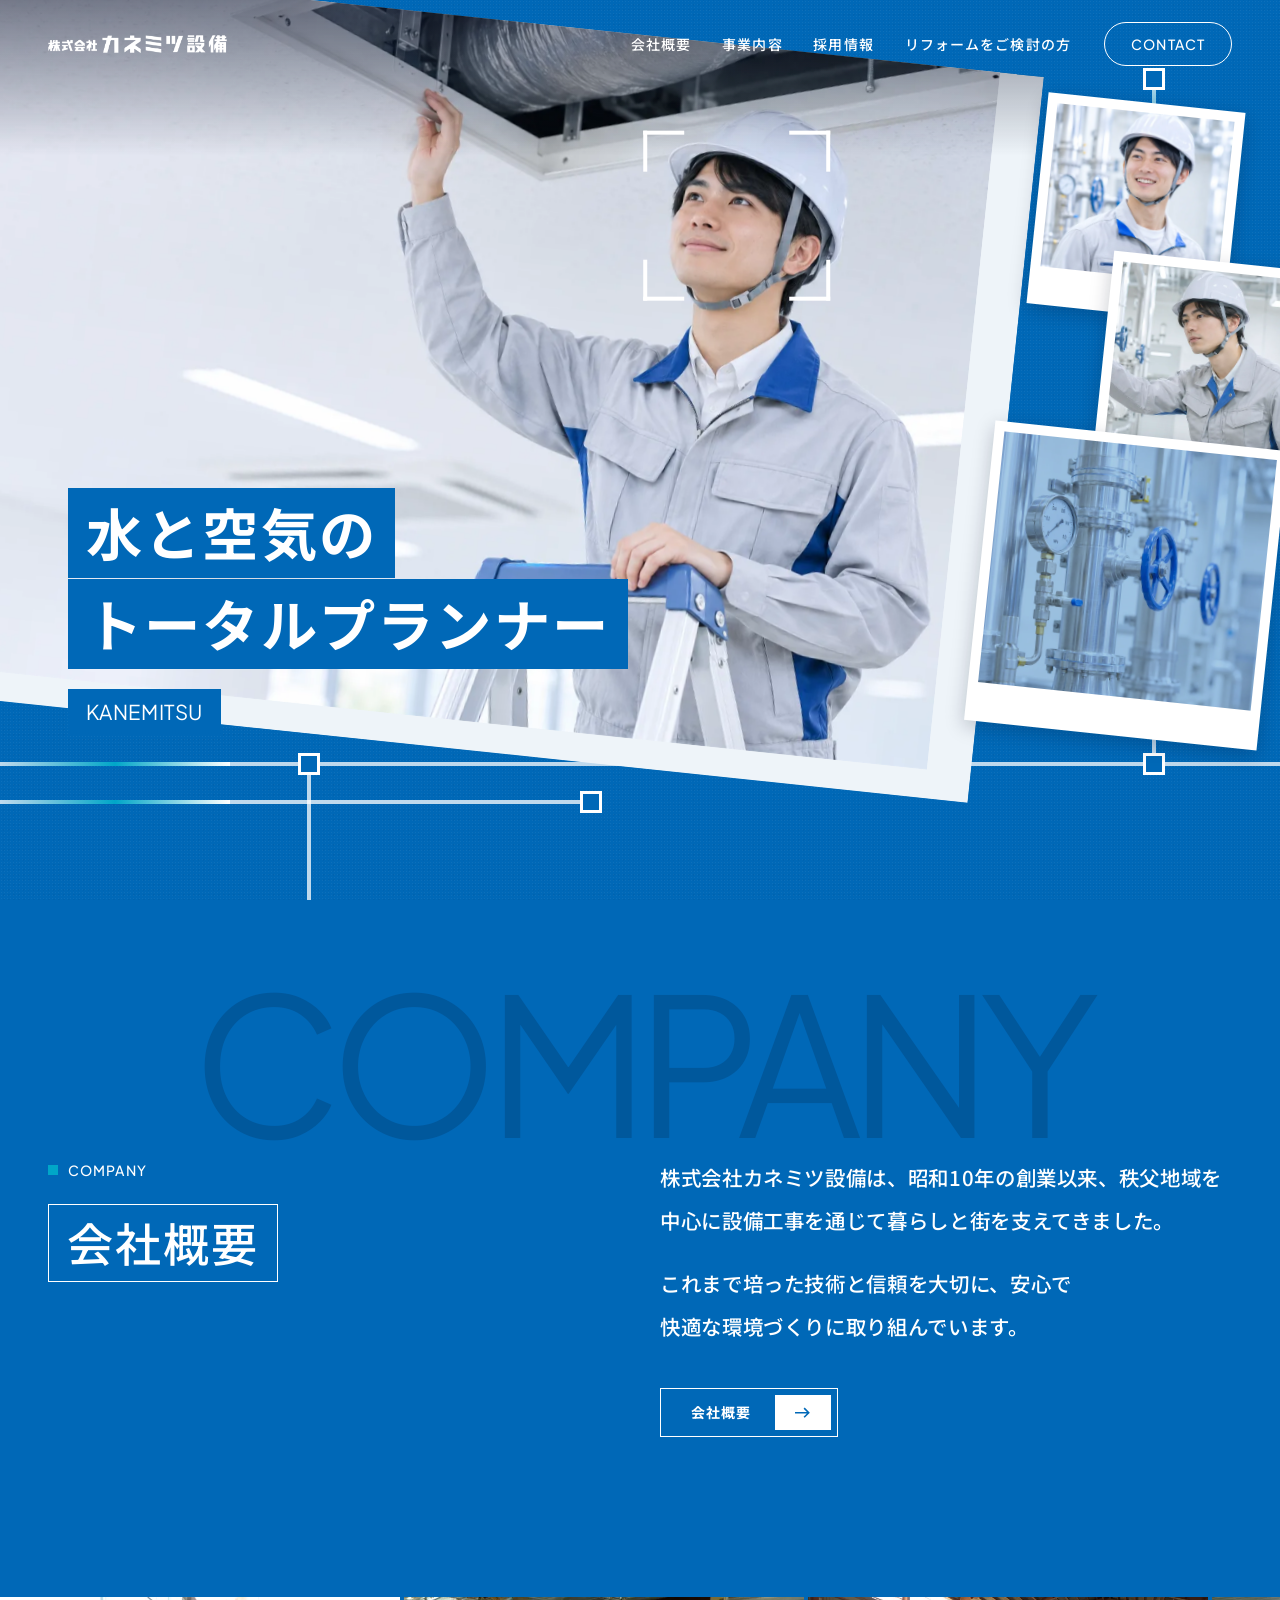
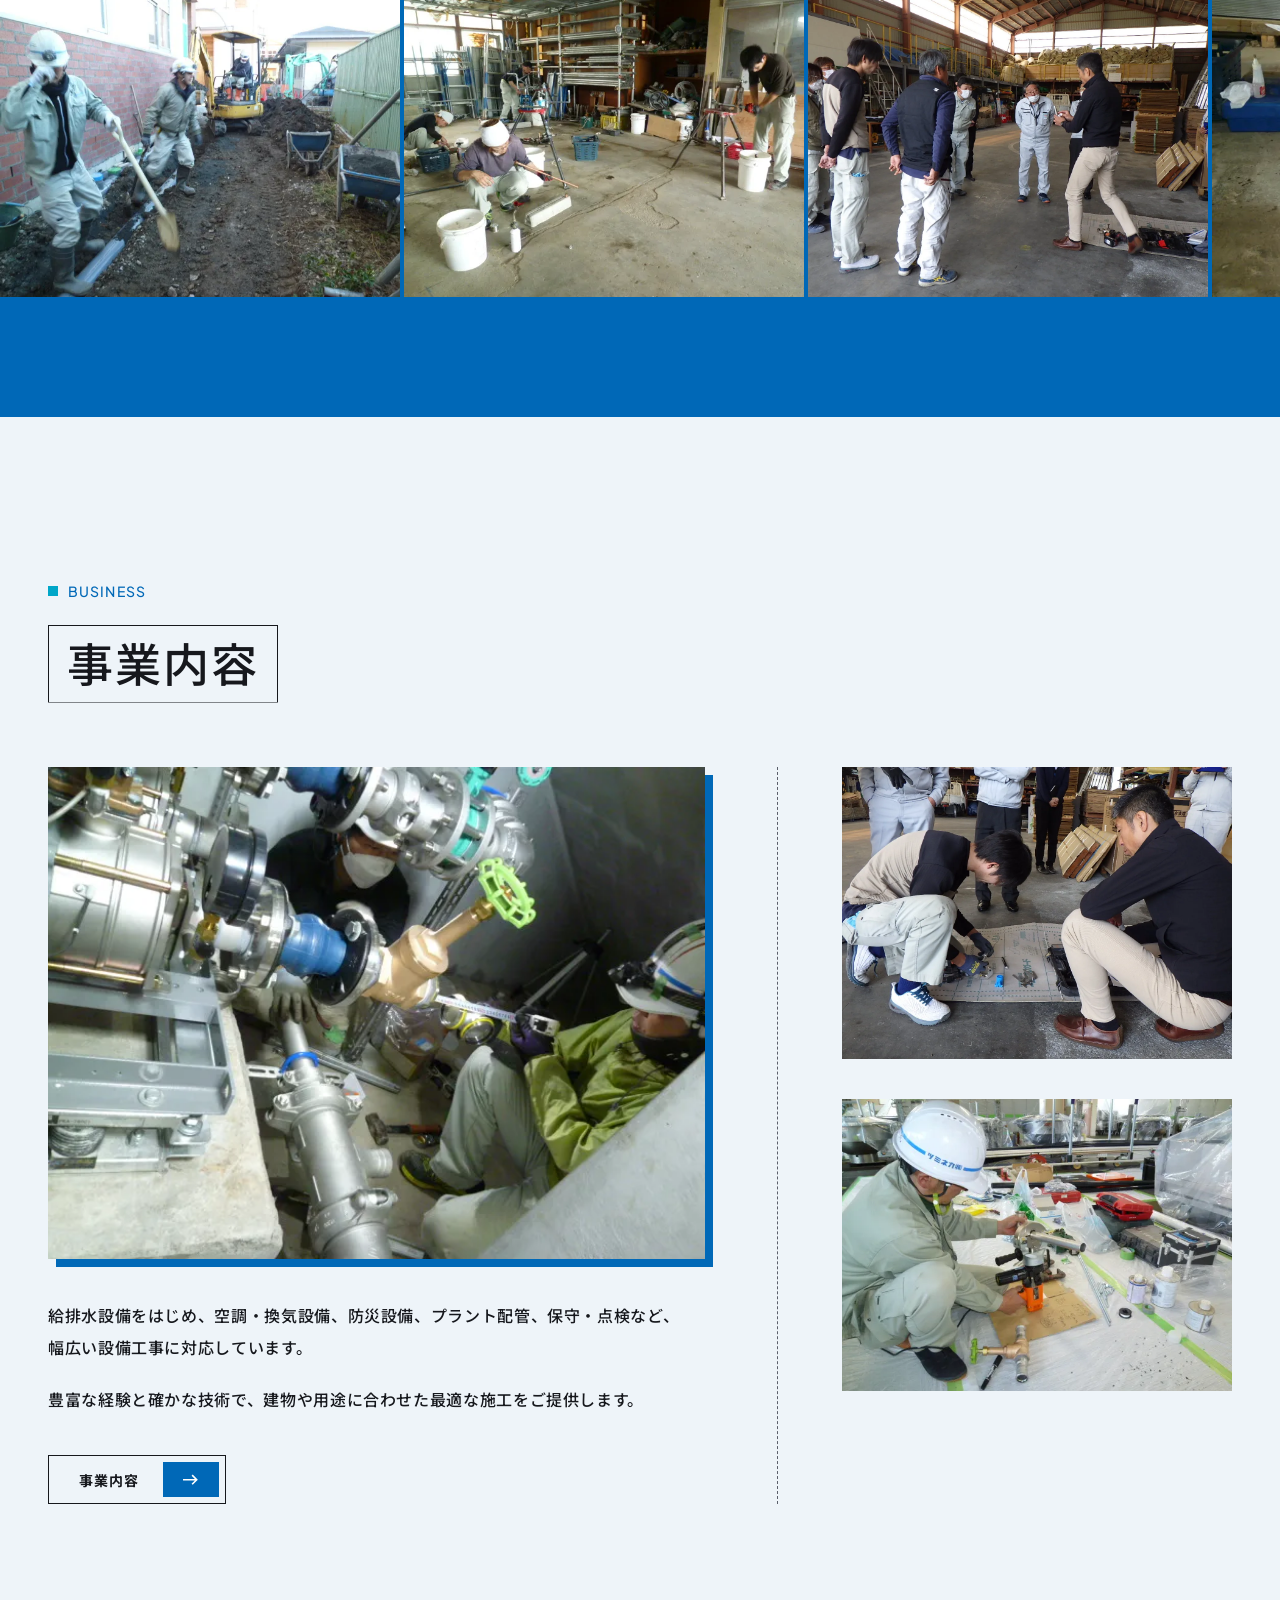
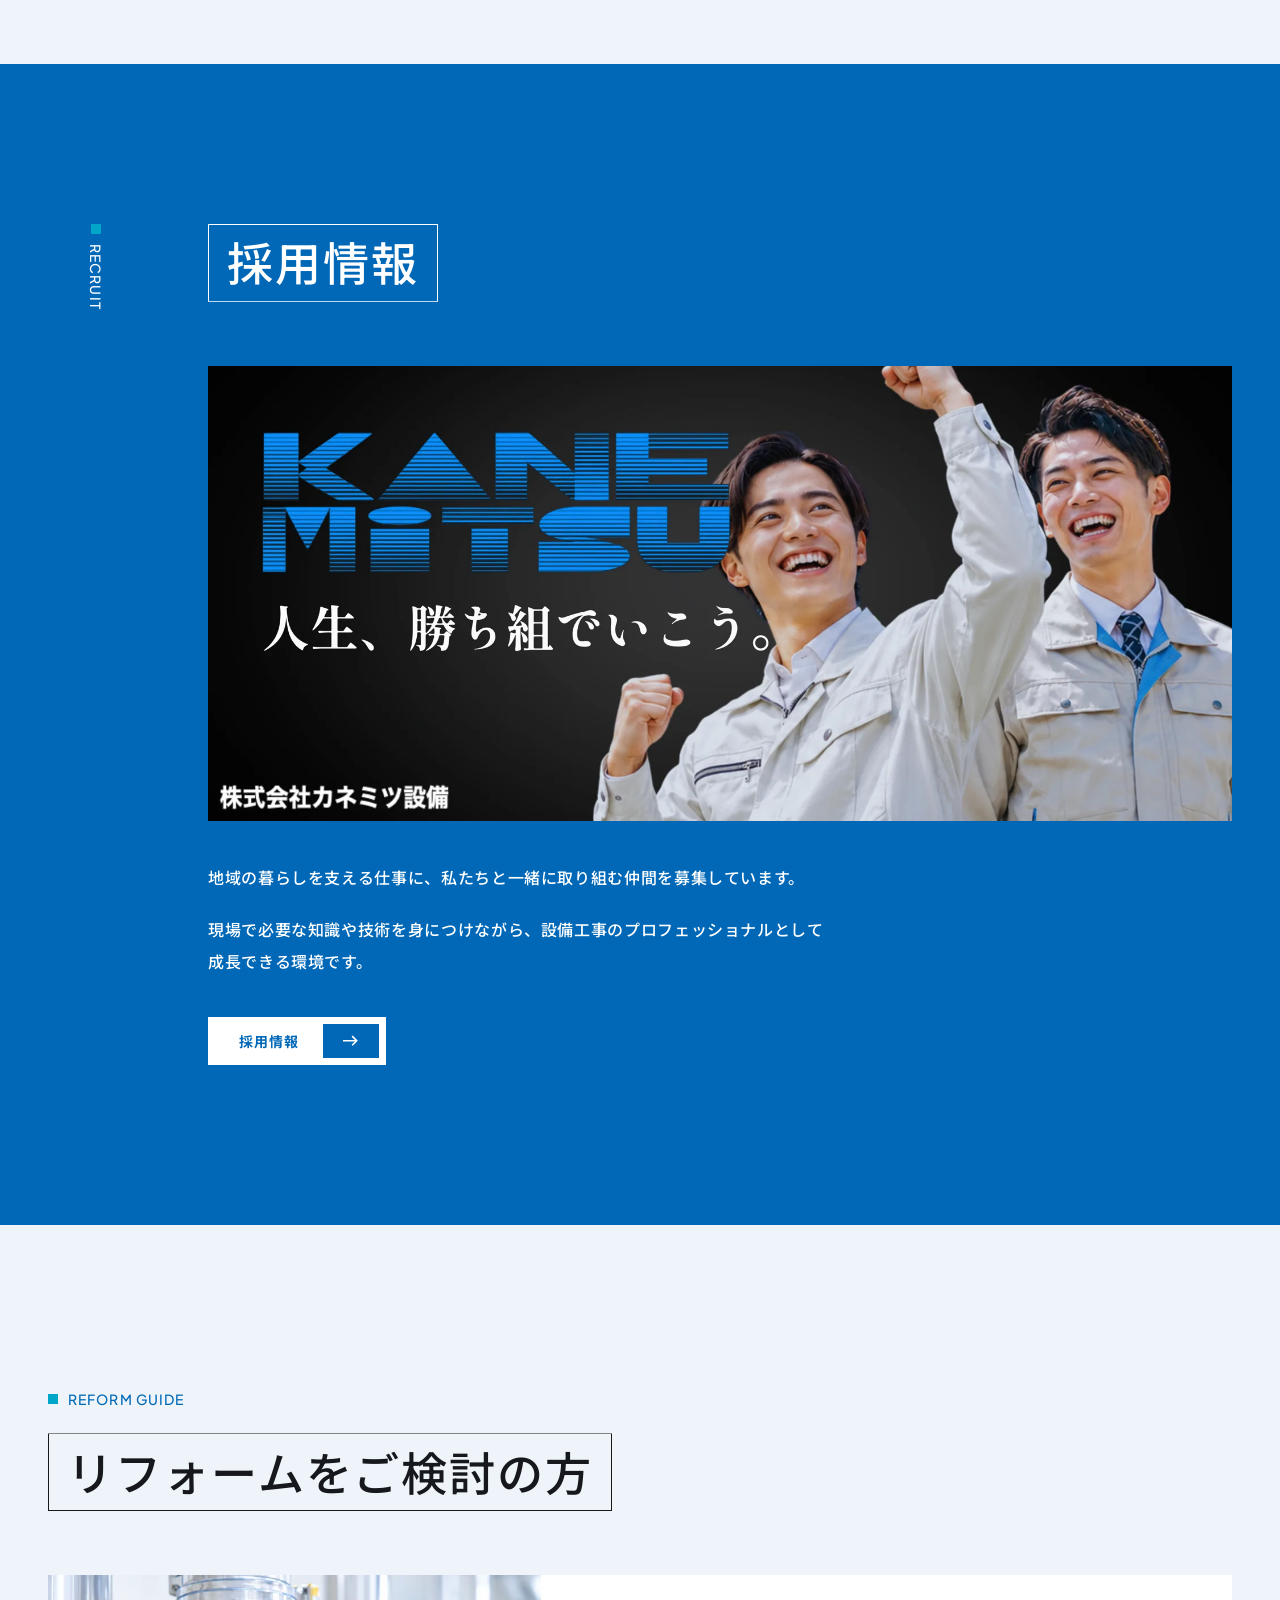
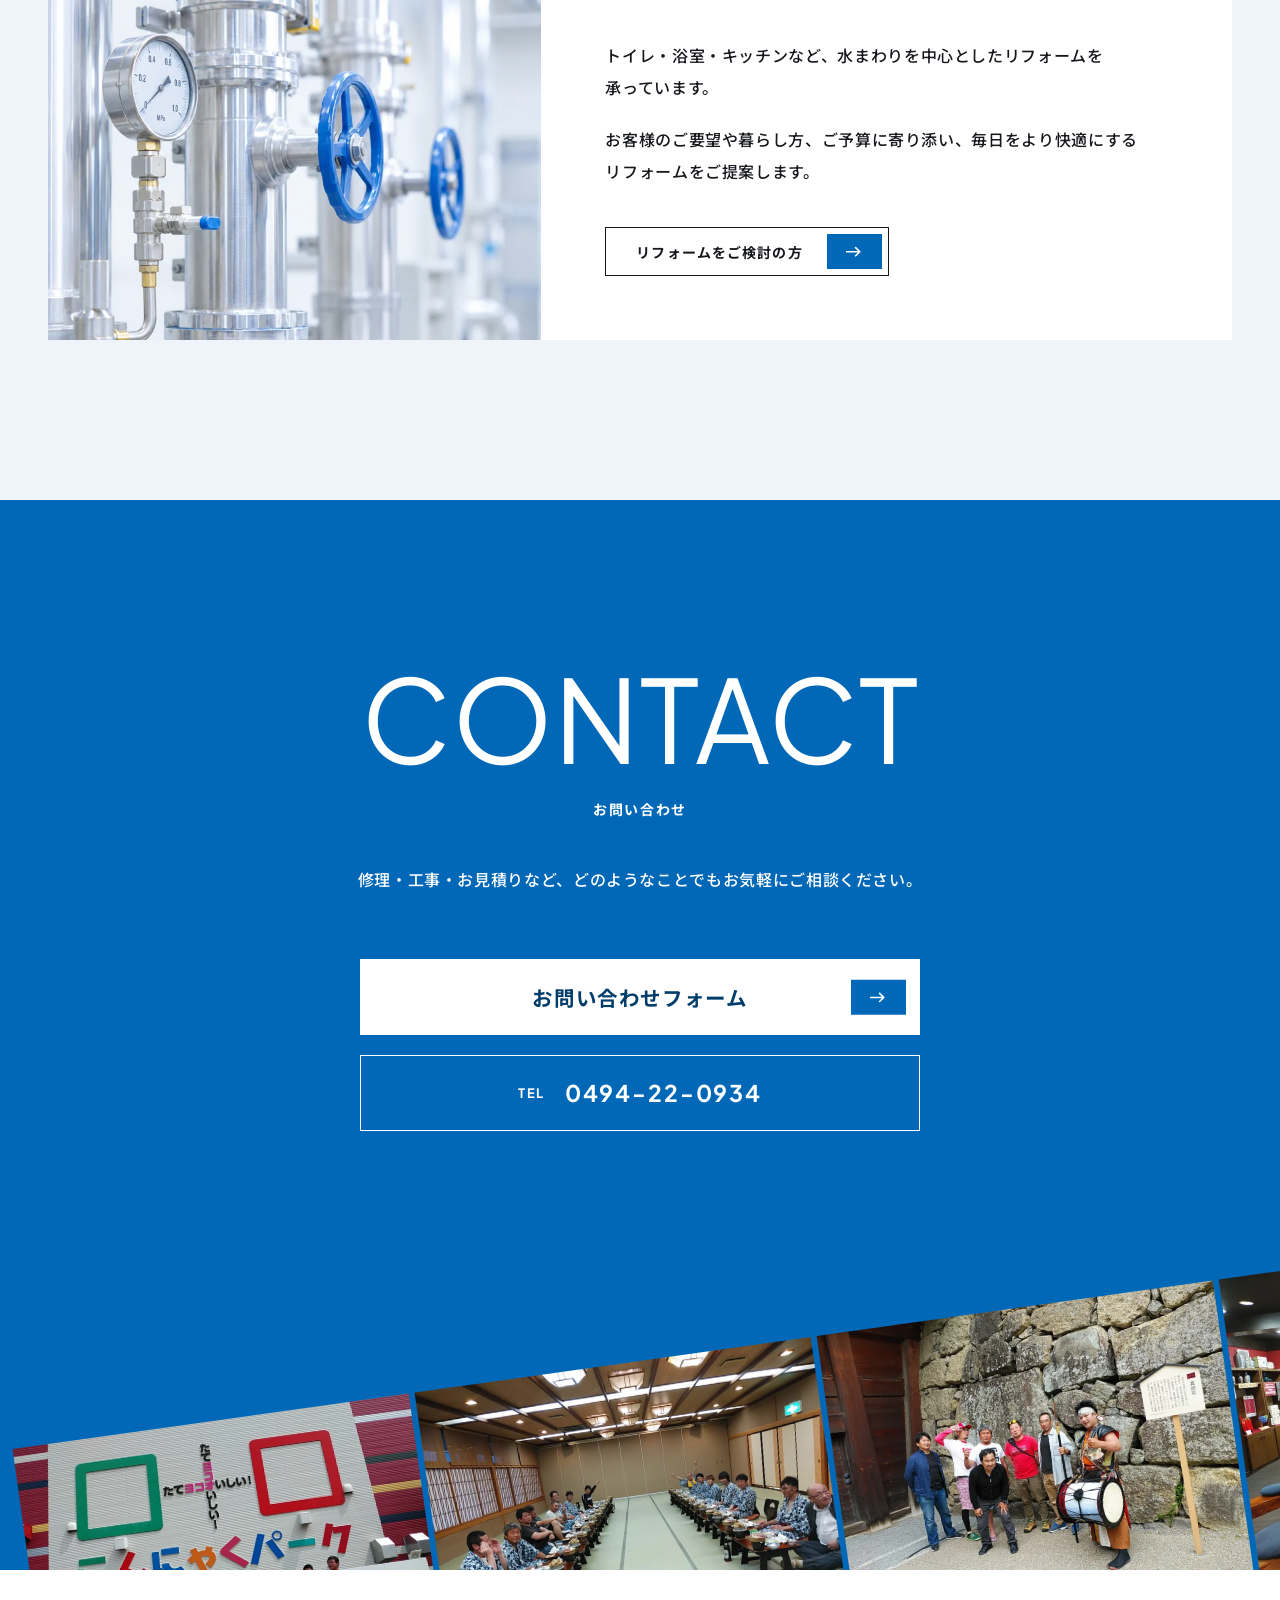
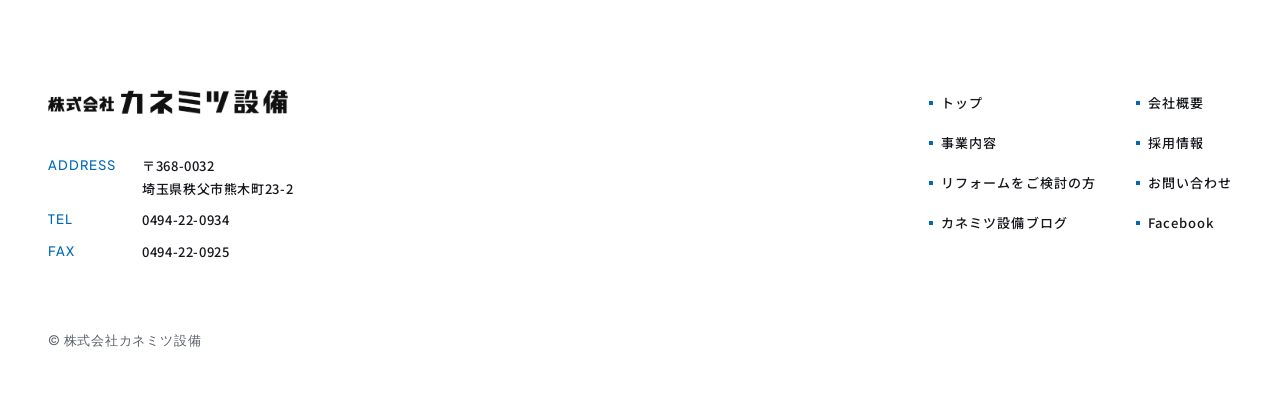
==== commit b9521280: "表示を更新（2026-11-21）" ====
--- a/index.html
+++ b/index.html
@@ -20,19 +20,19 @@
 <link rel="preconnect" href="https://fonts.googleapis.com">
 <link rel="preconnect" href="https://fonts.gstatic.com" crossorigin>
 <link href="https://fonts.googleapis.com/css2?family=Plus+Jakarta+Sans:wght@400;500;700&family=Krona+One&family=Noto+Sans+JP:wght@400;500;700;900&family=Shippori+Mincho+B1:wght@600;800&display=swap" rel="stylesheet">
-<link rel="icon" href="assets/favicon.ico?v=20261121182659" sizes="any">
-<link rel="icon" href="assets/favicon-32.png?v=20261121182659" type="image/png" sizes="32x32">
-<link rel="apple-touch-icon" href="assets/apple-touch-icon.png?v=20261121182659">
-<link rel="stylesheet" href="tokens.css?v=20261121182659">
-<link rel="stylesheet" href="base.css?v=20261121182659">
-<link rel="stylesheet" href="style.css?v=20261121182659">
+<link rel="icon" href="assets/favicon.ico?v=20261121194626" sizes="any">
+<link rel="icon" href="assets/favicon-32.png?v=20261121194626" type="image/png" sizes="32x32">
+<link rel="apple-touch-icon" href="assets/apple-touch-icon.png?v=20261121194626">
+<link rel="stylesheet" href="tokens.css?v=20261121194626">
+<link rel="stylesheet" href="base.css?v=20261121194626">
+<link rel="stylesheet" href="style.css?v=20261121194626">
 </head>
 <body>
 
 <header class="header">
   <a class="logo" href="./" aria-label="株式会社カネミツ設備 トップへ">
-    <img class="logo__w" src="assets/logo_w.png?v=20261121182659" alt="" width="2502" height="243">
-    <img class="logo__c" src="assets/logo.png?v=20261121182659" alt="" width="2502" height="243">
+    <img class="logo__w" src="assets/logo_w.png?v=20261121194626" alt="" width="2502" height="243">
+    <img class="logo__c" src="assets/logo.png?v=20261121194626" alt="" width="2502" height="243">
   </a>
   <nav class="nav" aria-label="メインメニュー">
     <ul class="nav__list">
@@ -67,16 +67,16 @@
       <span class="pipe"><i class="p1"></i><i class="p2"></i><i class="p3"></i><i class="p4"></i><b class="j1"></b><b class="j2"></b><b class="j3"></b><b class="j4"></b></span>
     </div>
     <div class="fv__photo" data-bleed>
-      <img class="fv__img is-on" src="assets/fv/main-1.webp?v=20261121182659" alt="" width="1536" height="1024" style="--fx: 53.4; --fy: 34.5">
-      <img class="fv__img" src="assets/fv/main-2.webp?v=20261121182659" alt="" width="1536" height="1024" style="--fx: 76.8; --fy: 28; --ox: 100%">
-      <img class="fv__img" src="assets/fv/main-3.webp?v=20261121182659" alt="" width="1536" height="1024" style="--fx: 59.9; --fy: 31.9; --ox: 63%">
+      <img class="fv__img is-on" src="assets/fv/main-1.webp?v=20261121194626" alt="" width="1536" height="1024" style="--fx: 53.4; --fy: 34.5">
+      <img class="fv__img" src="assets/fv/main-2.webp?v=20261121194626" alt="" width="1536" height="1024" style="--fx: 76.8; --fy: 28; --ox: 100%">
+      <img class="fv__img" src="assets/fv/main-3.webp?v=20261121194626" alt="" width="1536" height="1024" style="--fx: 59.9; --fy: 31.9; --ox: 63%">
       <span class="fv__guide" aria-hidden="true"><i></i><i></i><i></i><i></i></span>
       <span class="fv__flash" aria-hidden="true"></span>
     </div>
     <div class="fv__cards" aria-hidden="true" data-bleed>
-      <span class="fv__card fv__card--1"><span class="fv__card-ph"><img class="fv__sub is-on" src="assets/fv/sub-1.webp?v=20261121182659" alt="" width="800" height="800"><img class="fv__sub" src="assets/fv/sub-2.webp?v=20261121182659" alt="" width="800" height="800"><img class="fv__sub" src="assets/fv/sub-3.webp?v=20261121182659" alt="" width="800" height="800"></span></span>
-      <span class="fv__card fv__card--2"><span class="fv__card-ph"><img class="fv__sub is-on" src="assets/fv/sub-2.webp?v=20261121182659" alt="" width="800" height="800"><img class="fv__sub" src="assets/fv/sub-3.webp?v=20261121182659" alt="" width="800" height="800"><img class="fv__sub" src="assets/fv/sub-1.webp?v=20261121182659" alt="" width="800" height="800"></span></span>
-      <span class="fv__card fv__card--3"><span class="fv__card-ph"><img class="fv__sub is-on" src="assets/fv/sub-3.webp?v=20261121182659" alt="" width="800" height="800"><img class="fv__sub" src="assets/fv/sub-1.webp?v=20261121182659" alt="" width="800" height="800"><img class="fv__sub" src="assets/fv/sub-2.webp?v=20261121182659" alt="" width="800" height="800"></span></span>
+      <span class="fv__card fv__card--1"><span class="fv__card-ph"><img class="fv__sub is-on" src="assets/fv/sub-1.webp?v=20261121194626" alt="" width="800" height="800"><img class="fv__sub" src="assets/fv/sub-2.webp?v=20261121194626" alt="" width="800" height="800"><img class="fv__sub" src="assets/fv/sub-3.webp?v=20261121194626" alt="" width="800" height="800"></span></span>
+      <span class="fv__card fv__card--2"><span class="fv__card-ph"><img class="fv__sub is-on" src="assets/fv/sub-2.webp?v=20261121194626" alt="" width="800" height="800"><img class="fv__sub" src="assets/fv/sub-3.webp?v=20261121194626" alt="" width="800" height="800"><img class="fv__sub" src="assets/fv/sub-1.webp?v=20261121194626" alt="" width="800" height="800"></span></span>
+      <span class="fv__card fv__card--3"><span class="fv__card-ph"><img class="fv__sub is-on" src="assets/fv/sub-3.webp?v=20261121194626" alt="" width="800" height="800"><img class="fv__sub" src="assets/fv/sub-1.webp?v=20261121194626" alt="" width="800" height="800"><img class="fv__sub" src="assets/fv/sub-2.webp?v=20261121194626" alt="" width="800" height="800"></span></span>
     </div>
     <div class="fv__body" data-on-photo>
       <h1 class="fv__catch" data-todo><span class="fv__catch-in">水と空気の<wbr><span class="nb">トータルプランナー</span></span></h1>
@@ -103,12 +103,12 @@
 
     <div class="reel" aria-hidden="true" data-bleed>
     <div class="reel__track">
-      <img src="assets/work/w02.webp?v=20261121182659" alt="" width="640" height="480" loading="lazy">
-      <img src="assets/work/w05.webp?v=20261121182659" alt="" width="640" height="480" loading="lazy">
-      <img src="assets/work/w10.webp?v=20261121182659" alt="" width="1280" height="960" loading="lazy">
-      <img src="assets/work/w07.webp?v=20261121182659" alt="" width="640" height="480" loading="lazy">
-      <img src="assets/work/w09.webp?v=20261121182659" alt="" width="640" height="480" loading="lazy">
-      <img src="assets/work/w06.webp?v=20261121182659" alt="" width="640" height="480" loading="lazy">
+      <img src="assets/work/w02.webp?v=20261121194626" alt="" width="640" height="480" loading="lazy">
+      <img src="assets/work/w05.webp?v=20261121194626" alt="" width="640" height="480" loading="lazy">
+      <img src="assets/work/w10.webp?v=20261121194626" alt="" width="1280" height="960" loading="lazy">
+      <img src="assets/work/w07.webp?v=20261121194626" alt="" width="640" height="480" loading="lazy">
+      <img src="assets/work/w09.webp?v=20261121194626" alt="" width="640" height="480" loading="lazy">
+      <img src="assets/work/w06.webp?v=20261121194626" alt="" width="640" height="480" loading="lazy">
     </div>
   </div>
 
@@ -120,7 +120,7 @@
       </div>
       <div class="biz__grid">
         <div class="biz__main">
-          <figure class="biz__photo rv"><img src="assets/work/w03.webp?v=20261121182659" alt="バルブと配管の施工の様子" width="640" height="480" loading="lazy"></figure>
+          <figure class="biz__photo rv"><img src="assets/work/w03.webp?v=20261121194626" alt="バルブと配管の施工の様子" width="640" height="480" loading="lazy"></figure>
           <div class="txt rv">
             <p>給排水設備をはじめ、<wbr>空調・換気設備、<wbr>防災設備、<wbr>プラント配管、<wbr>保守・点検など、<wbr>幅広い設備工事に<wbr>対応しています。</p>
             <p>豊富な経験と<wbr>確かな<wbr>技術で、<wbr>建物や<wbr>用途に<wbr>合わせた<wbr>最適な施工を<wbr>ご提供します。</p>
@@ -128,8 +128,8 @@
           <a class="btn btn--sq rv" href="service/">事業内容<span class="btn__arw"><svg viewBox="0 0 14 10" aria-hidden="true"><path d="M0 5h12M8 1l4 4-4 4" fill="none" stroke="currentColor" stroke-width="1.4"/></svg></span></a>
         </div>
         <div class="biz__side">
-          <figure class="biz__sm rv"><img src="assets/work/w11.webp?v=20261121182659" alt="作業場での打ち合わせの様子" width="1280" height="960" loading="lazy"></figure>
-          <figure class="biz__sm rv"><img src="assets/work/w01.webp?v=20261121182659" alt="配管の加工の様子" width="640" height="480" loading="lazy"></figure>
+          <figure class="biz__sm rv"><img src="assets/work/w11.webp?v=20261121194626" alt="作業場での打ち合わせの様子" width="1280" height="960" loading="lazy"></figure>
+          <figure class="biz__sm rv"><img src="assets/work/w01.webp?v=20261121194626" alt="配管の加工の様子" width="640" height="480" loading="lazy"></figure>
         </div>
       </div>
     </div>
@@ -145,7 +145,7 @@
         <figure class="rec__kv rv">
           <picture>
             <source media="(max-width: 959px)" srcset="assets/kv-sp.webp?v=20261119a" width="1200" height="675">
-            <img src="assets/kv.webp?v=20261121182659" alt="株式会社カネミツ設備　人生、勝ち組でいこう。" width="1800" height="800" loading="lazy">
+            <img src="assets/kv.webp?v=20261121194626" alt="株式会社カネミツ設備　人生、勝ち組でいこう。" width="1800" height="800" loading="lazy">
           </picture>
         </figure>
         <div class="rec__txt">
@@ -166,7 +166,7 @@
         <h2 class="hd__box"><span>リフォームを<wbr><span class="nb">ご検討の方</span></span></h2>
       </div>
       <div class="rf__card rv">
-        <figure class="rf__photo"><img src="assets/fv/sub-1.webp?v=20261121182659" alt="" width="800" height="800" loading="lazy"></figure>
+        <figure class="rf__photo"><img src="assets/fv/sub-1.webp?v=20261121194626" alt="" width="800" height="800" loading="lazy"></figure>
         <div class="rf__txt">
           <div class="txt">
             <p>トイレ・浴室・キッチンなど、<wbr>水まわりを<wbr>中心とした<wbr>リフォームを<wbr>承っています。</p>
@@ -190,11 +190,11 @@
     </div>
     <div class="ct__reel" aria-hidden="true" data-bleed>
       <div class="ct__track">
-        <img src="assets/life/l01.webp?v=20261121182659" alt="" width="1024" height="768" loading="lazy">
-        <img src="assets/life/l02.webp?v=20261121182659" alt="" width="1024" height="768" loading="lazy">
-        <img src="assets/life/l03.webp?v=20261121182659" alt="" width="1024" height="768" loading="lazy">
-        <img src="assets/life/l04.webp?v=20261121182659" alt="" width="1024" height="768" loading="lazy">
-        <img src="assets/life/l05.webp?v=20261121182659" alt="" width="1024" height="768" loading="lazy">
+        <img src="assets/life/l01.webp?v=20261121194626" alt="" width="1024" height="768" loading="lazy">
+        <img src="assets/life/l02.webp?v=20261121194626" alt="" width="1024" height="768" loading="lazy">
+        <img src="assets/life/l03.webp?v=20261121194626" alt="" width="1024" height="768" loading="lazy">
+        <img src="assets/life/l04.webp?v=20261121194626" alt="" width="1024" height="768" loading="lazy">
+        <img src="assets/life/l05.webp?v=20261121194626" alt="" width="1024" height="768" loading="lazy">
       </div>
     </div>
   </section>
@@ -204,7 +204,7 @@
 <footer class="footer footer--w">
   <div class="wrap footer__top">
     <div class="footer__co">
-      <a class="footer__logo" href="./" aria-label="株式会社カネミツ設備 トップへ"><img src="assets/logo.png?v=20261121182659" alt="" width="2502" height="243" loading="lazy"></a>
+      <a class="footer__logo" href="./" aria-label="株式会社カネミツ設備 トップへ"><img src="assets/logo.png?v=20261121194626" alt="" width="2502" height="243" loading="lazy"></a>
       <dl class="footer__info">
         <dt>ADDRESS</dt><dd><span class="nb">〒368-0032</span><br>埼玉県秩父市熊木町23-2</dd>
         <dt>TEL</dt><dd><a class="nb" href="tel:0494220934">0494-22-0934</a></dd>
@@ -227,6 +227,6 @@
   </div>
 </footer>
 
-<script src="site.js?v=20261121182659"></script>
+<script src="site.js?v=20261121194626"></script>
 </body>
 </html>
--- a/style.css
+++ b/style.css
@@ -158,11 +158,11 @@
 .ct__ja { margin-top: var(--sp-p); font-weight: 700; font-size: var(--fs-label); letter-spacing: 0.12em; }
 .ct__lead { margin-top: var(--sp-b); }
 .ct__btns { display: grid; gap: var(--sp-p); width: min(100%, 560px); margin-top: var(--sp-g); }
-.ct__main, .ct__tel { display: flex; align-items: center; gap: var(--sp-p); padding: 14px 14px 14px 32px; font-weight: 700; letter-spacing: 0.08em; }
-.ct__main { justify-content: space-between; background: var(--c-base); color: var(--c-sub-ink); font-size: clamp(17px, 1.6vw, 22px); min-height: 76px; }
-.ct__main .btn__arw { border-radius: var(--radius); aspect-ratio: 1.6; width: calc(var(--btn-arw) * 1.2); }
-.ct__tel { border: 1px solid var(--c-base); justify-content: center; font-family: var(--ff-en); font-size: clamp(18px, 1.8vw, 24px); }
-.ct__tel-label { font-size: var(--fs-small); letter-spacing: 0.12em; }
+.ct__main, .ct__tel { position: relative; display: flex; align-items: center; justify-content: center; gap: var(--sp-p); min-height: 76px; padding: 14px; font-weight: 700; letter-spacing: 0.08em; text-align: center; }
+.ct__main { padding-inline: calc(var(--btn-arw) * 1.2 + 18px); background: var(--c-base); color: var(--c-sub-ink); font-size: clamp(17px, 1.6vw, 22px); }
+.ct__main .btn__arw { position: absolute; right: 14px; top: 50%; translate: 0 -50%; border-radius: var(--radius); aspect-ratio: 1.6; width: calc(var(--btn-arw) * 1.2); }
+.ct__tel { border: 1px solid var(--c-base); font-family: var(--ff-en); font-size: clamp(18px, 1.8vw, 24px); }
+.ct__tel-label { flex: none; font-size: var(--fs-small); letter-spacing: 0.12em; }
 .ct__reel { margin-top: var(--sp-g); height: calc(var(--reel-h) * 1.25); }
 .ct__track { display: flex; gap: 6px; width: max-content; padding-top: calc(var(--reel-h) * 0.3); rotate: -8deg; transform-origin: 0 0; translate: 0 calc(var(--reel-h) * 0.55); animation: reel 70s linear infinite; }
 .ct__track img { height: var(--reel-h); width: auto; aspect-ratio: 4 / 3; object-fit: cover; }
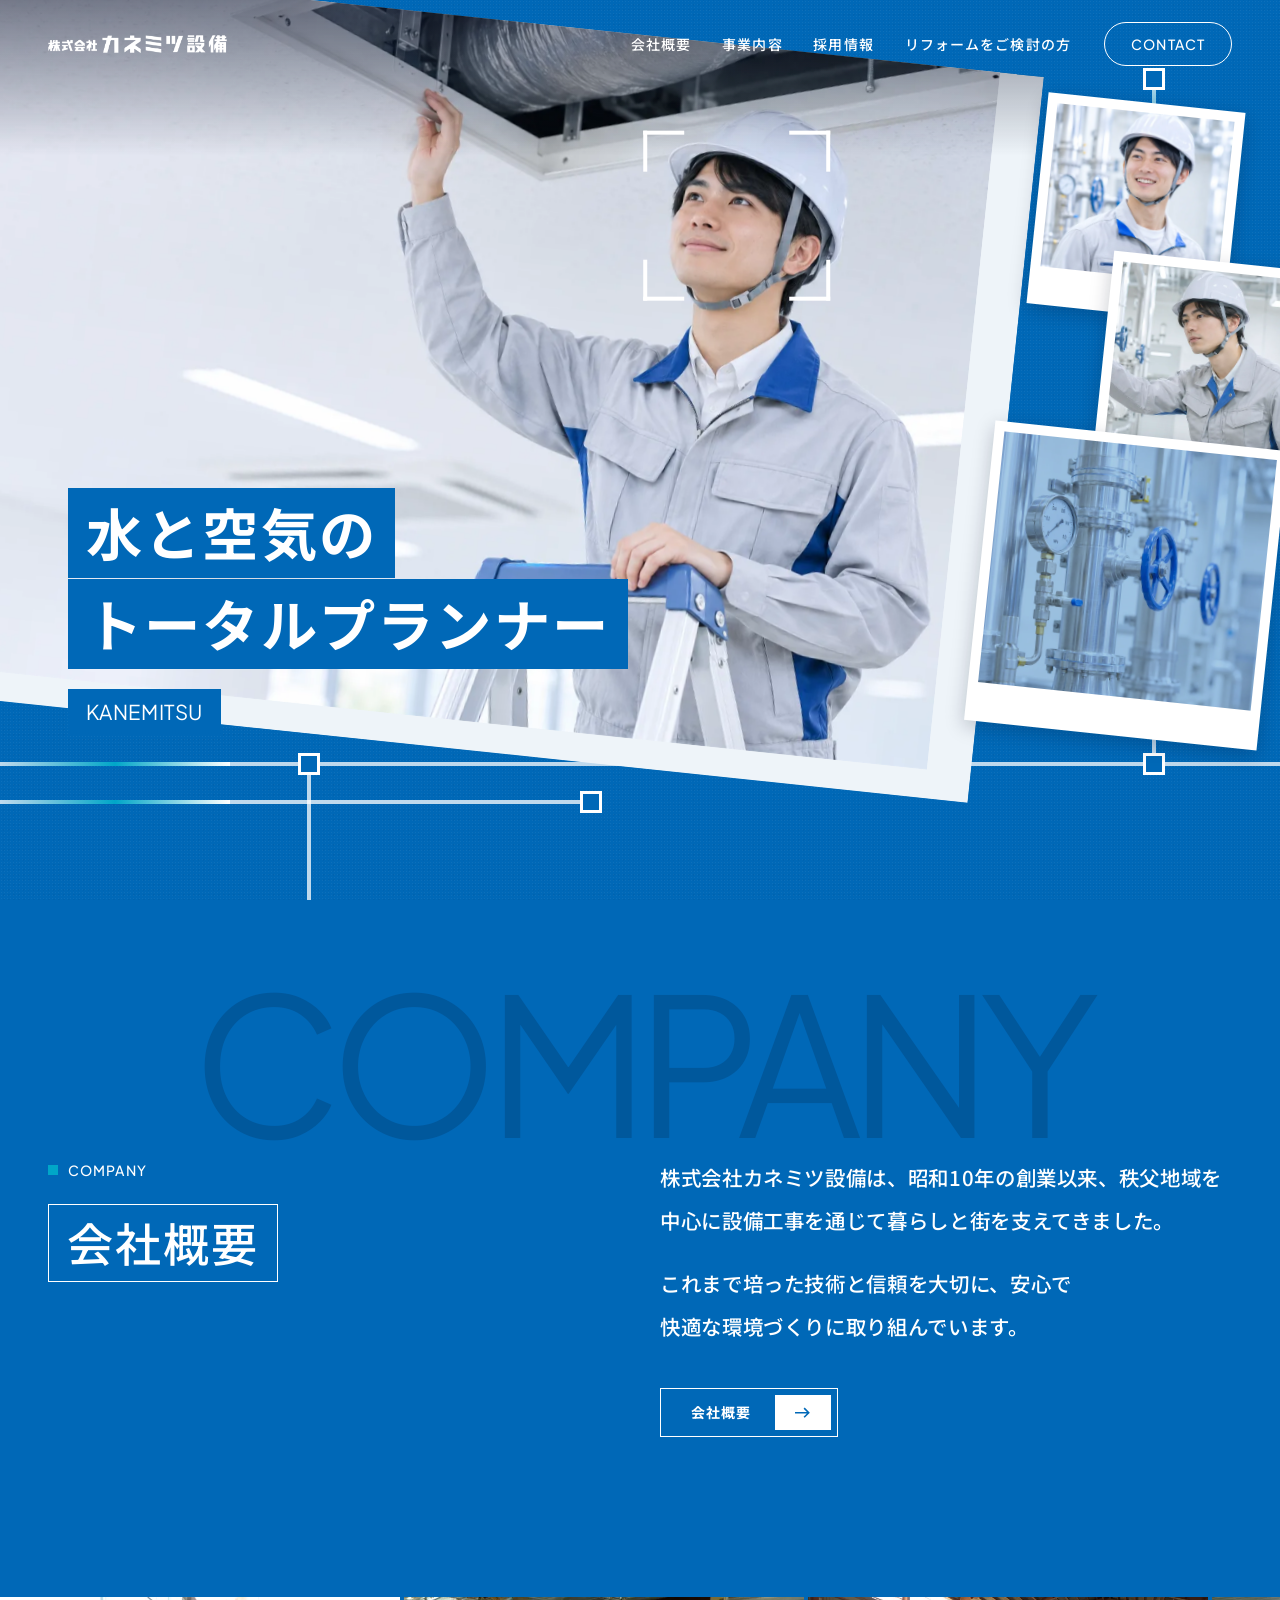
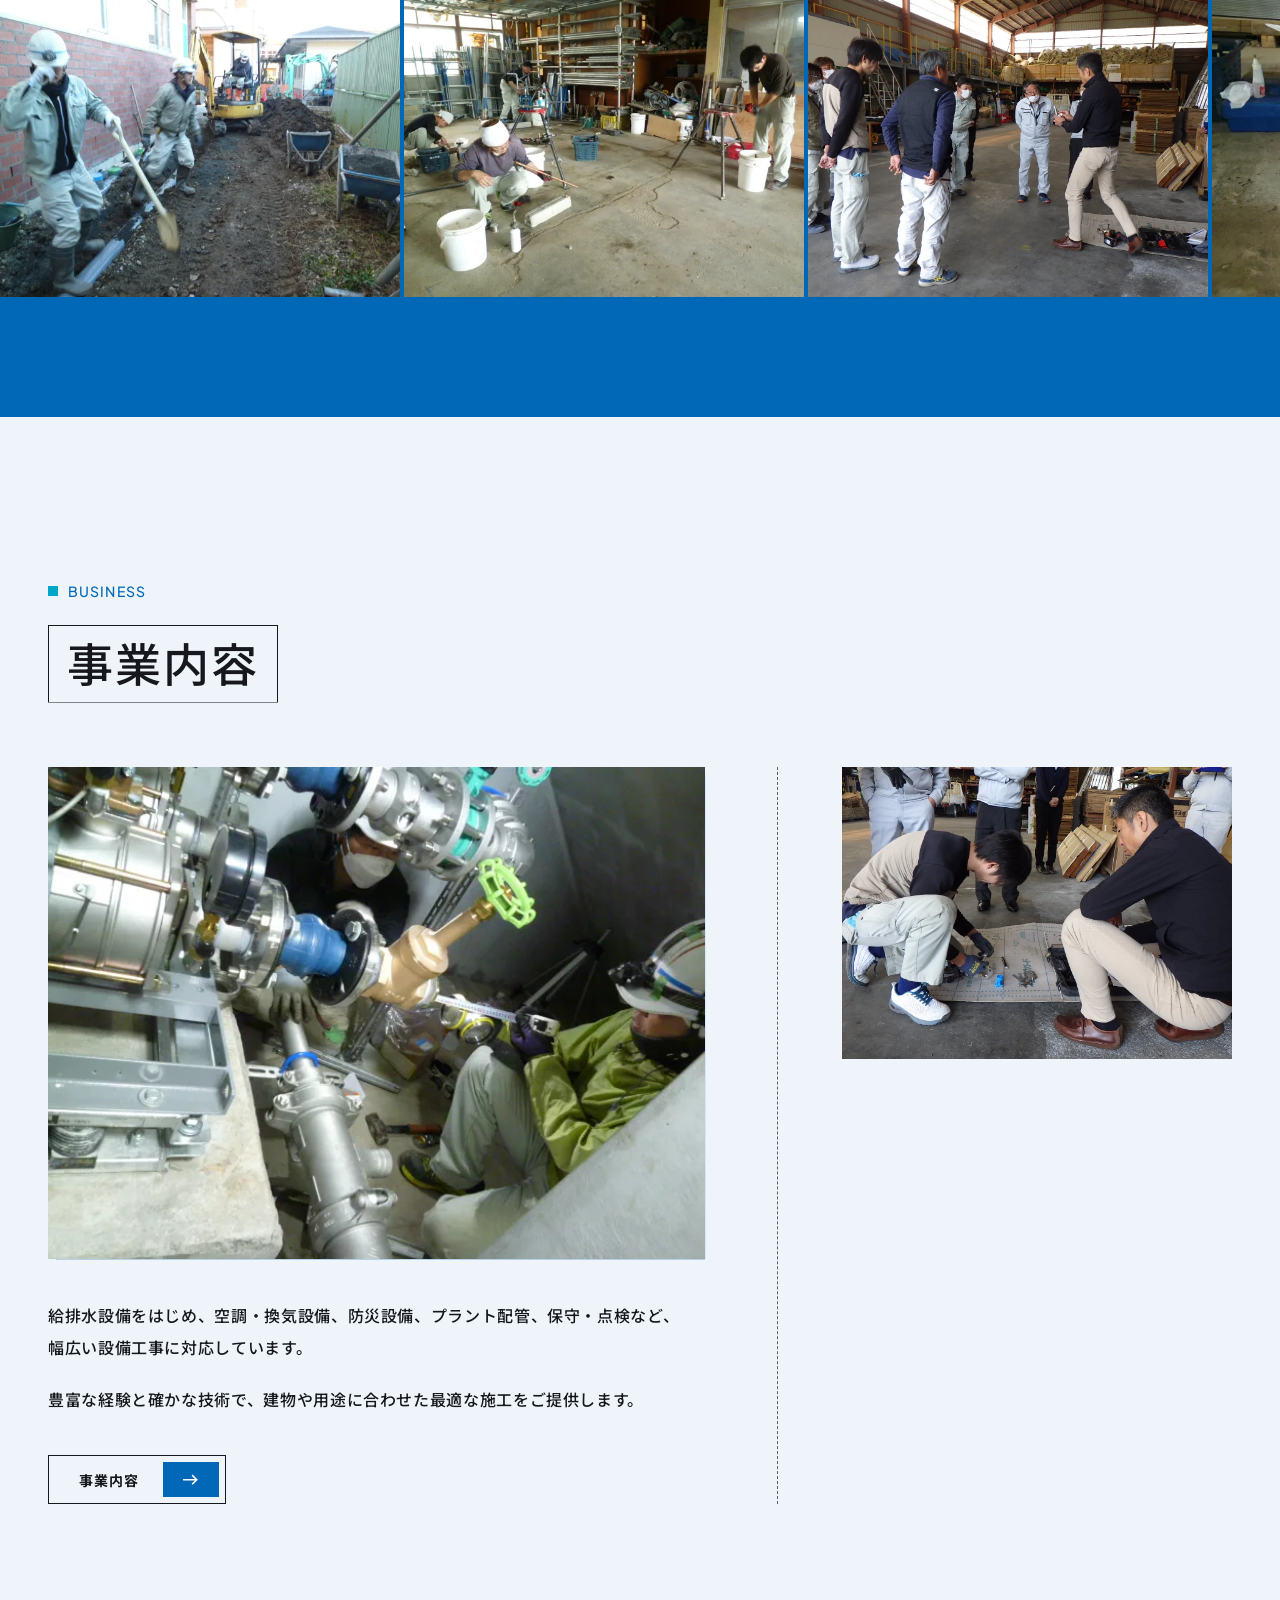
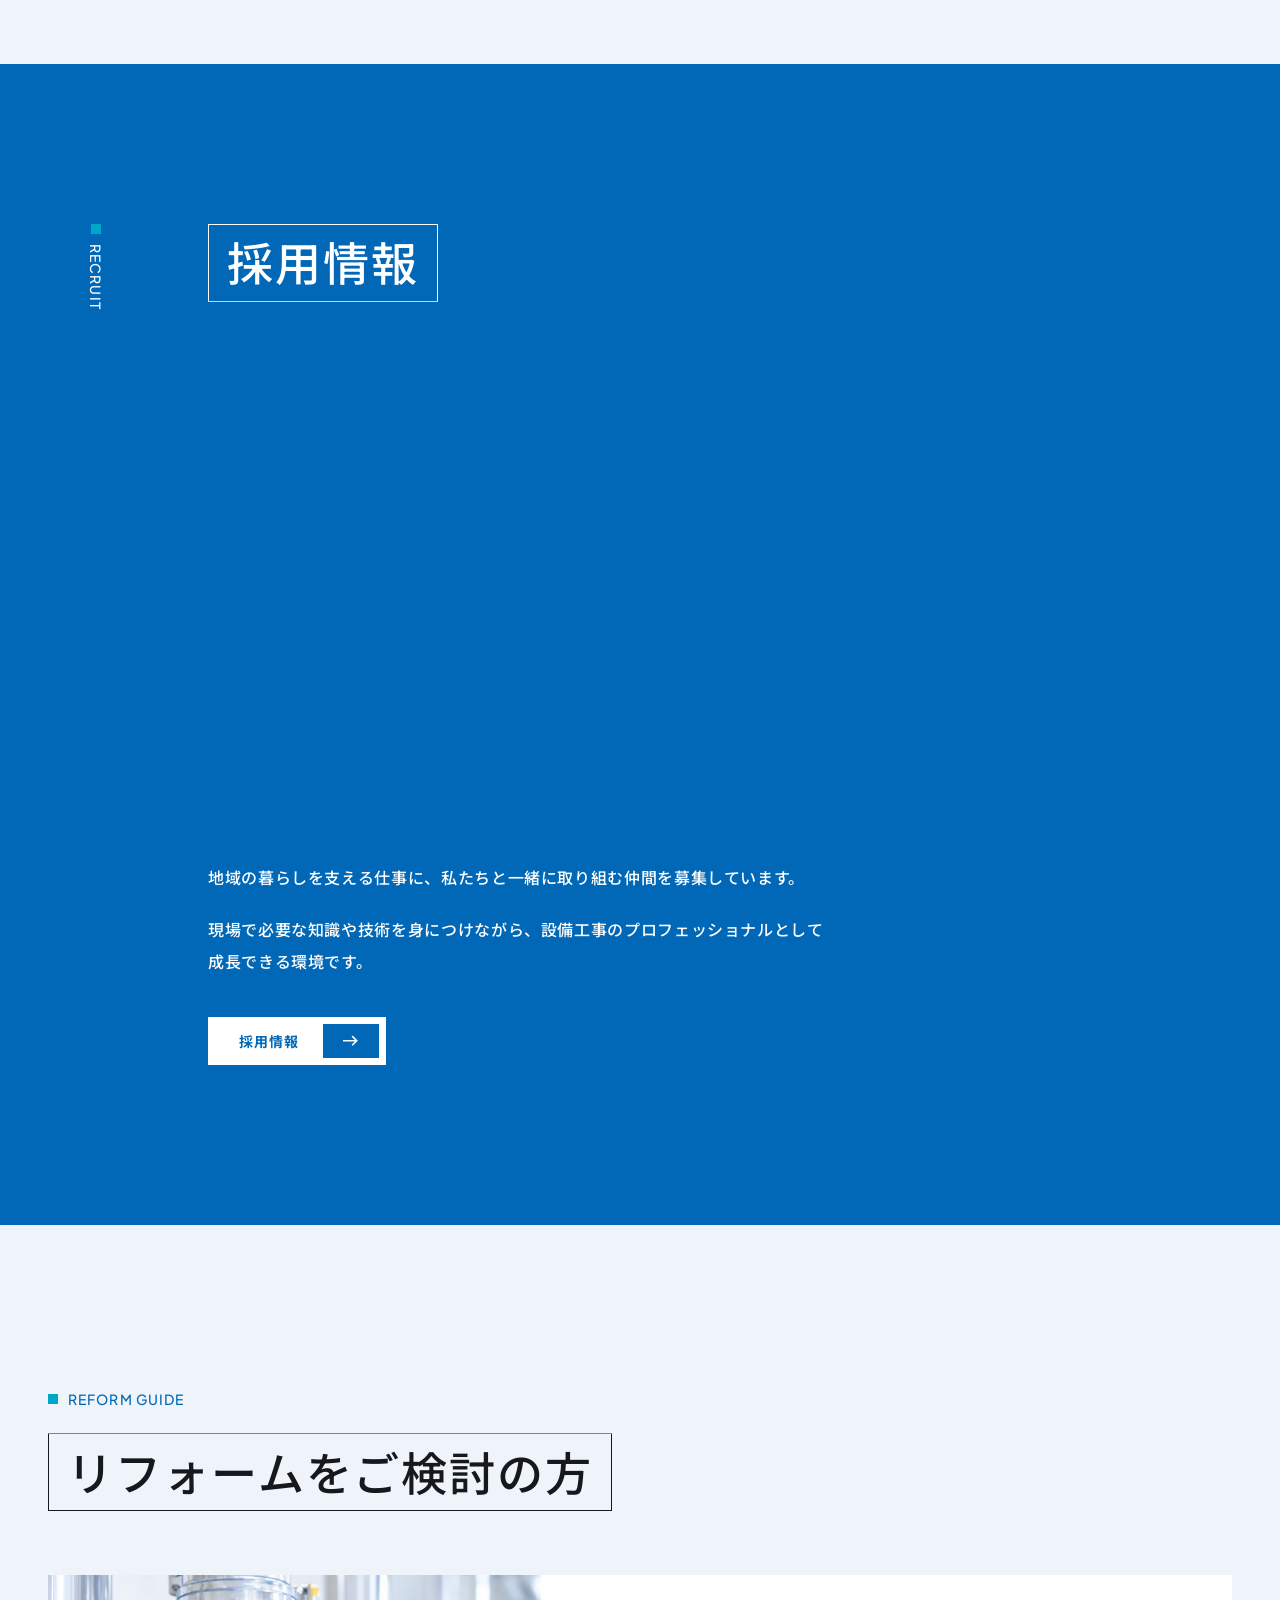
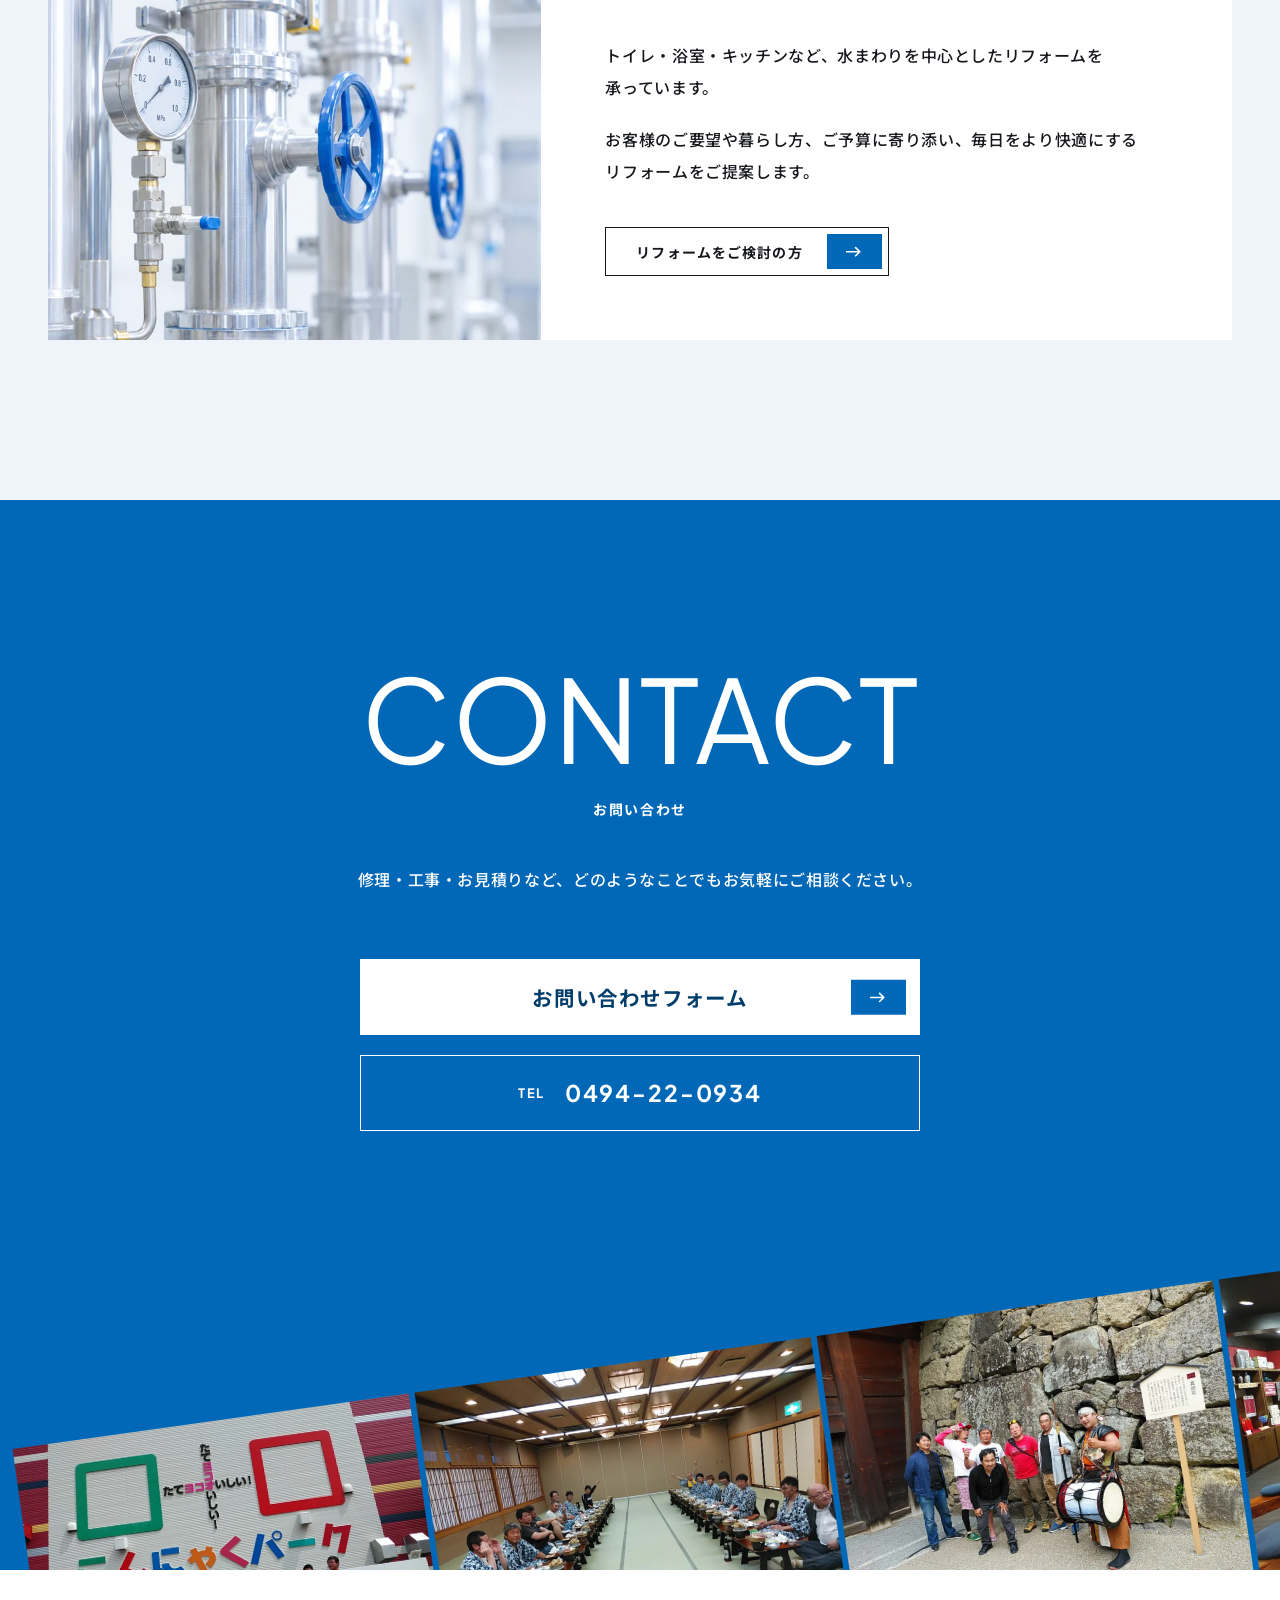
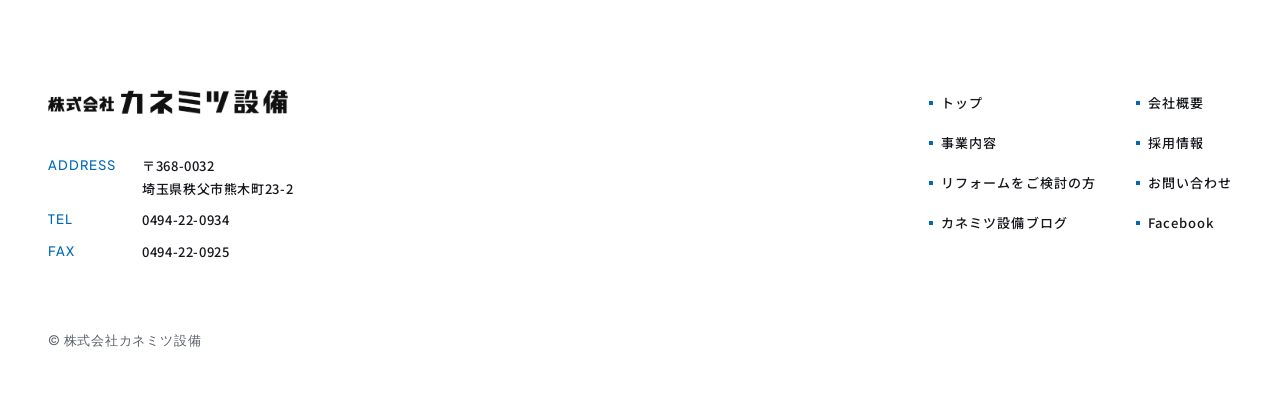
==== commit 57070654: "表示を更新（2026-11-22）" ====
--- a/index.html
+++ b/index.html
@@ -11,28 +11,51 @@
 <meta property="og:site_name" content="株式会社カネミツ設備">
 <meta property="og:title" content="株式会社カネミツ設備｜埼玉県秩父市の給排水・空調・設備工事">
 <meta property="og:description" content="株式会社カネミツ設備は、昭和10年の創業以来、秩父地域を中心に設備工事を通じて暮らしと街を支えてきました。">
-<meta property="og:url" content="https://example-hp.pages.dev/">
-<meta property="og:image" content="https://example-hp.pages.dev/assets/ogp.jpg?v=20261119a">
+<meta property="og:url" content="https://hse-inc.github.io/kanemitsu-hp/">
+<meta property="og:image" content="https://hse-inc.github.io/kanemitsu-hp/assets/ogp.jpg?v=20261119a">
 <meta property="og:image:width" content="1200">
 <meta property="og:image:height" content="630">
 <meta name="twitter:card" content="summary_large_image">
-<meta name="twitter:image" content="https://example-hp.pages.dev/assets/ogp.jpg?v=20261119a">
+<meta name="twitter:image" content="https://hse-inc.github.io/kanemitsu-hp/assets/ogp.jpg?v=20261119a">
 <link rel="preconnect" href="https://fonts.googleapis.com">
 <link rel="preconnect" href="https://fonts.gstatic.com" crossorigin>
 <link href="https://fonts.googleapis.com/css2?family=Plus+Jakarta+Sans:wght@400;500;700&family=Krona+One&family=Noto+Sans+JP:wght@400;500;700;900&family=Shippori+Mincho+B1:wght@600;800&display=swap" rel="stylesheet">
-<link rel="icon" href="assets/favicon.ico?v=20261121194626" sizes="any">
-<link rel="icon" href="assets/favicon-32.png?v=20261121194626" type="image/png" sizes="32x32">
-<link rel="apple-touch-icon" href="assets/apple-touch-icon.png?v=20261121194626">
-<link rel="stylesheet" href="tokens.css?v=20261121194626">
-<link rel="stylesheet" href="base.css?v=20261121194626">
-<link rel="stylesheet" href="style.css?v=20261121194626">
+<link rel="icon" href="assets/favicon.ico?v=20261122221515" sizes="any">
+<link rel="icon" href="assets/favicon-32.png?v=20261122221515" type="image/png" sizes="32x32">
+<link rel="apple-touch-icon" href="assets/apple-touch-icon.png?v=20261122221515">
+<link rel="stylesheet" href="tokens.css?v=20261122221515">
+<link rel="stylesheet" href="base.css?v=20261122221515">
+<link rel="stylesheet" href="style.css?v=20261122221515">
+<script>
+/* ローディング：TOP を開いた初回（同じタブの中で1回）だけ。動きを減らす設定・自動の検査では出さない（?ld=1 で必ず出す）。
+   キットの検査用ブラウザは普通のブラウザのふりをするので、窓が画面より狭い・iPhone を名乗るのに Chrome の印がある、で見分ける */
+try {
+  var kmAuto = navigator.webdriver || /HeadlessChrome/.test(navigator.userAgent) || (outerWidth > 0 && outerWidth < innerWidth - 40) || (/iPhone|iPad/.test(navigator.userAgent) && !!navigator.userAgentData);
+  if (!matchMedia('(prefers-reduced-motion: reduce)').matches && (/[?&]ld=1/.test(location.search) || (!kmAuto && !sessionStorage.getItem('km-ld')))) { document.documentElement.classList.add('is-ld'); sessionStorage.setItem('km-ld', '1'); }
+} catch (e) {}
+</script>
 </head>
 <body>
 
+<div class="ld" aria-hidden="true">
+  <div class="ld__s1">
+    <div class="ld__drops"><span class="ld__drop" style="--i: 0"><svg viewBox="0 0 24 33"><path class="ld__d" d="M12 0C12 0 0 14 0 21a12 12 0 0 0 24 0C24 14 12 0 12 0Z"/><path class="ld__hl" d="M6 21a6 6 0 0 0 4 6"/></svg></span><span class="ld__drop" style="--i: 1"><svg viewBox="0 0 24 33"><path class="ld__d" d="M12 0C12 0 0 14 0 21a12 12 0 0 0 24 0C24 14 12 0 12 0Z"/><path class="ld__hl" d="M6 21a6 6 0 0 0 4 6"/></svg></span><span class="ld__drop" style="--i: 2"><svg viewBox="0 0 24 33"><path class="ld__d" d="M12 0C12 0 0 14 0 21a12 12 0 0 0 24 0C24 14 12 0 12 0Z"/><path class="ld__hl" d="M6 21a6 6 0 0 0 4 6"/></svg></span><span class="ld__drop" style="--i: 3"><svg viewBox="0 0 24 33"><path class="ld__d" d="M12 0C12 0 0 14 0 21a12 12 0 0 0 24 0C24 14 12 0 12 0Z"/><path class="ld__hl" d="M6 21a6 6 0 0 0 4 6"/></svg></span><span class="ld__drop" style="--i: 4"><svg viewBox="0 0 24 33"><path class="ld__d" d="M12 0C12 0 0 14 0 21a12 12 0 0 0 24 0C24 14 12 0 12 0Z"/><path class="ld__hl" d="M6 21a6 6 0 0 0 4 6"/></svg></span><span class="ld__drop" style="--i: 5"><svg viewBox="0 0 24 33"><path class="ld__d" d="M12 0C12 0 0 14 0 21a12 12 0 0 0 24 0C24 14 12 0 12 0Z"/><path class="ld__hl" d="M6 21a6 6 0 0 0 4 6"/></svg></span></div>
+    <div class="ld__pipe"><b></b><b></b><b></b>
+      <span class="ld__air"><svg viewBox="0 0 40 24"><path d="M2 18h22a6 6 0 1 0-6-6M2 8h12"/></svg><svg viewBox="0 0 40 24"><path d="M2 18h22a6 6 0 1 0-6-6M2 8h12"/></svg><svg viewBox="0 0 40 24"><path d="M2 18h22a6 6 0 1 0-6-6M2 8h12"/></svg></span>
+      <span class="ld__tap"><svg viewBox="0 -20 60 60"><path class="ld__tap-body" d="M0 1h34a15 15 0 0 1 15 15v14H39V16a4 4 0 0 0-4-4H0Z"/><path class="ld__tap-hd" d="M22 0V-12M12 -14h20"/></svg><span class="ld__fall"><i></i><i></i><i></i></span></span>
+    </div>
+  </div>
+  <div class="ld__s2">
+    <svg class="ld__house" viewBox="0 0 200 170"><rect class="ld__chim" x="132" y="34" width="16" height="34"/><path class="ld__roof" d="M18 92 100 22l82 70Z"/><rect class="ld__wall" x="38" y="84" width="124" height="78"/><rect class="ld__win" x="54" y="100" width="40" height="40" rx="4"/><rect class="ld__win" x="106" y="100" width="40" height="40" rx="4"/><path class="ld__in-drop" d="M74 106s-11 13-11 20a11 11 0 0 0 22 0c0-7-11-20-11-20Z"/><path class="ld__in-air" d="M114 116h20a5 5 0 1 0-5-5M114 126h14a4 4 0 1 1-4 4"/><path class="ld__smoke" d="M140 28c-6-6 6-10 0-16s6-10 0-14"/></svg>
+    <p class="ld__catch" data-todo>水と空気の<br>トータルプランナー</p>
+  </div>
+  <button class="ld__skip" type="button" tabindex="-1">SKIP<span>›</span></button>
+</div>
+
 <header class="header">
   <a class="logo" href="./" aria-label="株式会社カネミツ設備 トップへ">
-    <img class="logo__w" src="assets/logo_w.png?v=20261121194626" alt="" width="2502" height="243">
-    <img class="logo__c" src="assets/logo.png?v=20261121194626" alt="" width="2502" height="243">
+    <img class="logo__w" src="assets/logo_w.png?v=20261122221515" alt="" width="2502" height="243">
+    <img class="logo__c" src="assets/logo.png?v=20261122221515" alt="" width="2502" height="243">
   </a>
   <nav class="nav" aria-label="メインメニュー">
     <ul class="nav__list">
@@ -67,16 +90,16 @@
       <span class="pipe"><i class="p1"></i><i class="p2"></i><i class="p3"></i><i class="p4"></i><b class="j1"></b><b class="j2"></b><b class="j3"></b><b class="j4"></b></span>
     </div>
     <div class="fv__photo" data-bleed>
-      <img class="fv__img is-on" src="assets/fv/main-1.webp?v=20261121194626" alt="" width="1536" height="1024" style="--fx: 53.4; --fy: 34.5">
-      <img class="fv__img" src="assets/fv/main-2.webp?v=20261121194626" alt="" width="1536" height="1024" style="--fx: 76.8; --fy: 28; --ox: 100%">
-      <img class="fv__img" src="assets/fv/main-3.webp?v=20261121194626" alt="" width="1536" height="1024" style="--fx: 59.9; --fy: 31.9; --ox: 63%">
+      <img class="fv__img is-on" src="assets/fv/main-1.webp?v=20261122221515" alt="" width="1536" height="1024" style="--fx: 53.4; --fy: 34.5">
+      <img class="fv__img" src="assets/fv/main-2.webp?v=20261122221515" alt="" width="1536" height="1024" style="--fx: 76.8; --fy: 28; --ox: 100%">
+      <img class="fv__img" src="assets/fv/main-3.webp?v=20261122221515" alt="" width="1536" height="1024" style="--fx: 59.9; --fy: 31.9; --ox: 63%">
       <span class="fv__guide" aria-hidden="true"><i></i><i></i><i></i><i></i></span>
       <span class="fv__flash" aria-hidden="true"></span>
     </div>
     <div class="fv__cards" aria-hidden="true" data-bleed>
-      <span class="fv__card fv__card--1"><span class="fv__card-ph"><img class="fv__sub is-on" src="assets/fv/sub-1.webp?v=20261121194626" alt="" width="800" height="800"><img class="fv__sub" src="assets/fv/sub-2.webp?v=20261121194626" alt="" width="800" height="800"><img class="fv__sub" src="assets/fv/sub-3.webp?v=20261121194626" alt="" width="800" height="800"></span></span>
-      <span class="fv__card fv__card--2"><span class="fv__card-ph"><img class="fv__sub is-on" src="assets/fv/sub-2.webp?v=20261121194626" alt="" width="800" height="800"><img class="fv__sub" src="assets/fv/sub-3.webp?v=20261121194626" alt="" width="800" height="800"><img class="fv__sub" src="assets/fv/sub-1.webp?v=20261121194626" alt="" width="800" height="800"></span></span>
-      <span class="fv__card fv__card--3"><span class="fv__card-ph"><img class="fv__sub is-on" src="assets/fv/sub-3.webp?v=20261121194626" alt="" width="800" height="800"><img class="fv__sub" src="assets/fv/sub-1.webp?v=20261121194626" alt="" width="800" height="800"><img class="fv__sub" src="assets/fv/sub-2.webp?v=20261121194626" alt="" width="800" height="800"></span></span>
+      <span class="fv__card fv__card--1"><span class="fv__card-ph"><img class="fv__sub is-on" src="assets/fv/sub-1.webp?v=20261122221515" alt="" width="800" height="800"><img class="fv__sub" src="assets/fv/sub-2.webp?v=20261122221515" alt="" width="800" height="800"><img class="fv__sub" src="assets/fv/sub-3.webp?v=20261122221515" alt="" width="800" height="800"></span></span>
+      <span class="fv__card fv__card--2"><span class="fv__card-ph"><img class="fv__sub is-on" src="assets/fv/sub-2.webp?v=20261122221515" alt="" width="800" height="800"><img class="fv__sub" src="assets/fv/sub-3.webp?v=20261122221515" alt="" width="800" height="800"><img class="fv__sub" src="assets/fv/sub-1.webp?v=20261122221515" alt="" width="800" height="800"></span></span>
+      <span class="fv__card fv__card--3"><span class="fv__card-ph"><img class="fv__sub is-on" src="assets/fv/sub-3.webp?v=20261122221515" alt="" width="800" height="800"><img class="fv__sub" src="assets/fv/sub-1.webp?v=20261122221515" alt="" width="800" height="800"><img class="fv__sub" src="assets/fv/sub-2.webp?v=20261122221515" alt="" width="800" height="800"></span></span>
     </div>
     <div class="fv__body" data-on-photo>
       <h1 class="fv__catch" data-todo><span class="fv__catch-in">水と空気の<wbr><span class="nb">トータルプランナー</span></span></h1>
@@ -103,12 +126,12 @@
 
     <div class="reel" aria-hidden="true" data-bleed>
     <div class="reel__track">
-      <img src="assets/work/w02.webp?v=20261121194626" alt="" width="640" height="480" loading="lazy">
-      <img src="assets/work/w05.webp?v=20261121194626" alt="" width="640" height="480" loading="lazy">
-      <img src="assets/work/w10.webp?v=20261121194626" alt="" width="1280" height="960" loading="lazy">
-      <img src="assets/work/w07.webp?v=20261121194626" alt="" width="640" height="480" loading="lazy">
-      <img src="assets/work/w09.webp?v=20261121194626" alt="" width="640" height="480" loading="lazy">
-      <img src="assets/work/w06.webp?v=20261121194626" alt="" width="640" height="480" loading="lazy">
+      <img src="assets/work/w02.webp?v=20261122221515" alt="" width="640" height="480" loading="lazy">
+      <img src="assets/work/w05.webp?v=20261122221515" alt="" width="640" height="480" loading="lazy">
+      <img src="assets/work/w10.webp?v=20261122221515" alt="" width="1280" height="960" loading="lazy">
+      <img src="assets/work/w07.webp?v=20261122221515" alt="" width="640" height="480" loading="lazy">
+      <img src="assets/work/w09.webp?v=20261122221515" alt="" width="640" height="480" loading="lazy">
+      <img src="assets/work/w06.webp?v=20261122221515" alt="" width="640" height="480" loading="lazy">
     </div>
   </div>
 
@@ -120,7 +143,7 @@
       </div>
       <div class="biz__grid">
         <div class="biz__main">
-          <figure class="biz__photo rv"><img src="assets/work/w03.webp?v=20261121194626" alt="バルブと配管の施工の様子" width="640" height="480" loading="lazy"></figure>
+          <figure class="biz__photo rv rv--clip"><img src="assets/work/w03.webp?v=20261122221515" alt="バルブと配管の施工の様子" width="640" height="480" loading="lazy"></figure>
           <div class="txt rv">
             <p>給排水設備をはじめ、<wbr>空調・換気設備、<wbr>防災設備、<wbr>プラント配管、<wbr>保守・点検など、<wbr>幅広い設備工事に<wbr>対応しています。</p>
             <p>豊富な経験と<wbr>確かな<wbr>技術で、<wbr>建物や<wbr>用途に<wbr>合わせた<wbr>最適な施工を<wbr>ご提供します。</p>
@@ -128,8 +151,8 @@
           <a class="btn btn--sq rv" href="service/">事業内容<span class="btn__arw"><svg viewBox="0 0 14 10" aria-hidden="true"><path d="M0 5h12M8 1l4 4-4 4" fill="none" stroke="currentColor" stroke-width="1.4"/></svg></span></a>
         </div>
         <div class="biz__side">
-          <figure class="biz__sm rv"><img src="assets/work/w11.webp?v=20261121194626" alt="作業場での打ち合わせの様子" width="1280" height="960" loading="lazy"></figure>
-          <figure class="biz__sm rv"><img src="assets/work/w01.webp?v=20261121194626" alt="配管の加工の様子" width="640" height="480" loading="lazy"></figure>
+          <figure class="biz__sm rv rv--clip"><img src="assets/work/w11.webp?v=20261122221515" alt="作業場での打ち合わせの様子" width="1280" height="960" loading="lazy"></figure>
+          <figure class="biz__sm rv rv--clip"><img src="assets/work/w01.webp?v=20261122221515" alt="配管の加工の様子" width="640" height="480" loading="lazy"></figure>
         </div>
       </div>
     </div>
@@ -142,10 +165,10 @@
         <div class="hd hd--w">
           <h2 class="hd__box"><span>採用情報</span></h2>
         </div>
-        <figure class="rec__kv rv">
+        <figure class="rec__kv rv rv--clip">
           <picture>
             <source media="(max-width: 959px)" srcset="assets/kv-sp.webp?v=20261119a" width="1200" height="675">
-            <img src="assets/kv.webp?v=20261121194626" alt="株式会社カネミツ設備　人生、勝ち組でいこう。" width="1800" height="800" loading="lazy">
+            <img src="assets/kv.webp?v=20261122221515" alt="株式会社カネミツ設備　人生、勝ち組でいこう。" width="1800" height="800" loading="lazy">
           </picture>
         </figure>
         <div class="rec__txt">
@@ -166,7 +189,7 @@
         <h2 class="hd__box"><span>リフォームを<wbr><span class="nb">ご検討の方</span></span></h2>
       </div>
       <div class="rf__card rv">
-        <figure class="rf__photo"><img src="assets/fv/sub-1.webp?v=20261121194626" alt="" width="800" height="800" loading="lazy"></figure>
+        <figure class="rf__photo"><img src="assets/fv/sub-1.webp?v=20261122221515" alt="" width="800" height="800" loading="lazy"></figure>
         <div class="rf__txt">
           <div class="txt">
             <p>トイレ・浴室・キッチンなど、<wbr>水まわりを<wbr>中心とした<wbr>リフォームを<wbr>承っています。</p>
@@ -190,11 +213,11 @@
     </div>
     <div class="ct__reel" aria-hidden="true" data-bleed>
       <div class="ct__track">
-        <img src="assets/life/l01.webp?v=20261121194626" alt="" width="1024" height="768" loading="lazy">
-        <img src="assets/life/l02.webp?v=20261121194626" alt="" width="1024" height="768" loading="lazy">
-        <img src="assets/life/l03.webp?v=20261121194626" alt="" width="1024" height="768" loading="lazy">
-        <img src="assets/life/l04.webp?v=20261121194626" alt="" width="1024" height="768" loading="lazy">
-        <img src="assets/life/l05.webp?v=20261121194626" alt="" width="1024" height="768" loading="lazy">
+        <img src="assets/life/l01.webp?v=20261122221515" alt="" width="1024" height="768" loading="lazy">
+        <img src="assets/life/l02.webp?v=20261122221515" alt="" width="1024" height="768" loading="lazy">
+        <img src="assets/life/l03.webp?v=20261122221515" alt="" width="1024" height="768" loading="lazy">
+        <img src="assets/life/l04.webp?v=20261122221515" alt="" width="1024" height="768" loading="lazy">
+        <img src="assets/life/l05.webp?v=20261122221515" alt="" width="1024" height="768" loading="lazy">
       </div>
     </div>
   </section>
@@ -204,7 +227,7 @@
 <footer class="footer footer--w">
   <div class="wrap footer__top">
     <div class="footer__co">
-      <a class="footer__logo" href="./" aria-label="株式会社カネミツ設備 トップへ"><img src="assets/logo.png?v=20261121194626" alt="" width="2502" height="243" loading="lazy"></a>
+      <a class="footer__logo" href="./" aria-label="株式会社カネミツ設備 トップへ"><img src="assets/logo.png?v=20261122221515" alt="" width="2502" height="243" loading="lazy"></a>
       <dl class="footer__info">
         <dt>ADDRESS</dt><dd><span class="nb">〒368-0032</span><br>埼玉県秩父市熊木町23-2</dd>
         <dt>TEL</dt><dd><a class="nb" href="tel:0494220934">0494-22-0934</a></dd>
@@ -227,6 +250,6 @@
   </div>
 </footer>
 
-<script src="site.js?v=20261121194626"></script>
+<script src="site.js?v=20261122221515"></script>
 </body>
 </html>
--- a/style.css
+++ b/style.css
@@ -1,8 +1,8 @@
-.about__photo, .media__img, .company__photo, .duo__photo, .row__img { overflow: hidden; background: var(--c-ph-1); }
-.about__photo, .media__img, .company__photo, .row__img { position: relative; }
-.fv__photo img, .about__photo img, .media__img img, .company__photo img, .duo__photo img, .row__img img { width: 100%; height: 100%; object-fit: cover; }
-
-.fv { position: relative; overflow: hidden; height: max(100svh, 640px); background-color: var(--c-sub); background-image: radial-gradient(var(--c-grain) 1px, transparent 1px), radial-gradient(var(--c-grain-d) 1px, transparent 1px); background-size: 3px 3px, 5px 5px; background-position: 0 0, 1px 2px; color: var(--c-base); }
+.fv__photo img, .ph__photo img { width: 100%; height: 100%; object-fit: cover; }
+
+.fv, .ph { background-color: var(--c-sub); background-image: radial-gradient(var(--c-grain) 1px, transparent 1px), radial-gradient(var(--c-grain-d) 1px, transparent 1px); background-size: 3px 3px, 5px 5px; background-position: 0 0, 1px 2px; color: var(--c-base); }
+
+.fv { position: relative; overflow: hidden; height: max(100svh, 640px); }
 .fv__photo { position: absolute; left: -4vw; top: -3vw; width: 86vw; height: min(57vw, 96%); overflow: hidden; rotate: 6deg; transform-origin: 0 0; background: var(--c-pale); animation: fv-in 1.1s var(--ease) both; }
 @keyframes fv-in { from { clip-path: inset(0 100% 0 0); } to { clip-path: inset(0 0 0 0); } }
 .fv__img { position: absolute; inset: -4% -4% -4% -4%; width: 108%; height: 108%; object-fit: cover; opacity: 0; transition: opacity 0.15s linear; }
@@ -179,18 +179,278 @@
   .footer--w .footer__nav { grid-template-columns: repeat(2, max-content); }
 }
 
-.cards { display: grid; gap: var(--sp-b); }
-.card { display: grid; gap: var(--sp-p); padding: var(--sp-b); border-radius: var(--radius); background: var(--c-sub-ink); color: var(--c-base); }
-.card__no { font-family: var(--ff-en); font-weight: 800; font-size: 48px; line-height: 1; color: var(--c-accent); }
-@media (min-width: 960px) { .cards { grid-template-columns: repeat(3, 1fr); } }
-
-.rows { display: grid; gap: var(--sp-s); }
-.row { display: grid; gap: var(--sp-b); }
-.row__img { aspect-ratio: 3 / 2; border-radius: var(--radius); }
-.row__txt { display: grid; gap: var(--sp-p); align-content: center; }
-@media (min-width: 960px) {
-  .row { grid-template-columns: 1fr 1fr; column-gap: var(--sp-s); }
-  .row:nth-child(even) .row__img { order: 2; }
-}
-
-.contact__in { display: grid; gap: var(--sp-g); max-width: 760px; }
+.rv--clip, .rv--wipe { opacity: 1; transform: none; clip-path: inset(0 100% 0 0); transition: clip-path 1.2s var(--ease); }
+.rv--clip.is-on, .rv--wipe.is-on { clip-path: inset(0 0 0 0); }
+.rv--clip img { scale: 1.08; transition: scale 1.8s var(--ease); }
+.rv--clip.is-on img { scale: 1; }
+
+.svc__item::before, .feat__list li::before { content: ""; position: absolute; left: 0; top: 0; width: 100%; height: 3px; background: var(--bar, var(--c-sub)); transform-origin: 0 0; scale: 0 1; transition: scale 0.9s var(--ease) calc(var(--rv-delay, 0s) + 0.3s); }
+.svc__item.is-on::before, .feat__list li.is-on::before { scale: 1 1; }
+
+.ph { position: relative; overflow: hidden; display: grid; align-items: end; min-height: clamp(560px, 46vw, 760px); padding-top: calc(var(--header-h) + var(--sp-s)); padding-bottom: calc(var(--sp-g) + 7vw); clip-path: polygon(0 0, 100% 0, 100% calc(100% - 7vw), 0 100%); }
+.ph__deco { position: absolute; inset: 0; z-index: 0; pointer-events: none; }
+.ph__deco > span { position: absolute; inset: 0; }
+.ph__photo { position: absolute; z-index: 1; right: -6vw; top: calc(var(--header-h) - 1vw); width: 52vw; aspect-ratio: 3 / 2; overflow: hidden; rotate: 6deg; background: var(--c-pale); animation: fv-in 1.1s var(--ease) 0.15s both; }
+.ph__photo img { object-position: var(--ox, 50%) var(--oy, 50%); animation: ph-zoom 2.4s var(--ease) 0.15s both; }
+.ph__photo--illust { display: grid; place-items: center; }
+.ph__house { width: 64%; overflow: visible; rotate: -6deg; transform-origin: 50% 100%; animation: ld-pop 0.7s var(--ease) 0.9s both; }
+.ph__in { position: relative; z-index: 2; display: grid; gap: var(--sp-b); justify-items: start; }
+.ph__ttl { display: grid; gap: var(--sp-p); }
+.ph__en { display: flex; flex-wrap: wrap; column-gap: 0.25em; max-width: 44vw; font-family: var(--ff-en); font-weight: 400; font-size: clamp(52px, 7vw, 120px); line-height: 0.95; letter-spacing: -0.05em; }
+.ph__en .mask > span { animation: ph-rise 1.1s var(--ease) calc(0.35s + var(--m, 0) * 0.12s) both; }
+.ph__ja { display: flex; align-items: center; gap: 12px; font-size: clamp(16px, 1.5vw, 20px); font-weight: 500; letter-spacing: 0.12em; animation: fv-up 1s var(--ease) 0.7s both; }
+.ph__ja::before { content: ""; width: 32px; height: 1px; background: currentColor; }
+.ph__crumb { color: var(--c-base); animation: fv-up 1s var(--ease) 0.85s both; }
+.ph__crumb a { text-decoration: underline; text-underline-offset: 3px; }
+
+.ph .pipe .p1 { left: 0; right: 0; top: auto; bottom: calc(7vw + var(--sp-b)); width: auto; height: 4px; transform-origin: 0 0; animation: ph-grow-x 1.2s var(--ease) 0.6s both; }
+.ph .pipe .p2 { left: 47vw; top: 0; bottom: calc(7vw + var(--sp-b)); width: 4px; height: auto; transform-origin: 0 0; animation: ph-grow-y 0.8s var(--ease) 0.2s both; }
+.ph .pipe .j1 { left: 47vw; top: auto; bottom: calc(7vw + var(--sp-b)); translate: -9px 9px; animation: ld-pop 0.5s var(--ease) 1s both; }
+@keyframes ph-zoom { from { scale: 1.18; } to { scale: 1; } }
+@keyframes ph-rise { from { transform: translateY(105%); } to { transform: none; } }
+@keyframes ph-grow-x { from { scale: 0 1; } to { scale: 1 1; } }
+@keyframes ph-grow-y { from { scale: 1 0; } to { scale: 1 1; } }
+@media (max-width: 959px) {
+  .ph { min-height: 0; padding-top: calc(var(--header-h) + 70vw); padding-bottom: calc(var(--sp-g) + 10vw); clip-path: polygon(0 0, 100% 0, 100% calc(100% - 10vw), 0 100%); }
+  .ph__photo { right: -10vw; top: calc(var(--header-h) - 2vw); width: 92vw; }
+  .ph__en { max-width: none; font-size: clamp(44px, 13vw, 72px); }
+  .ph .pipe .p1, .ph .pipe .p2, .ph .pipe .j1 { bottom: calc(10vw + var(--sp-b)); }
+  .ph .pipe .p2, .ph .pipe .j1 { left: 88vw; }
+}
+
+.big-en--pale { color: var(--c-pale); }
+.ab, .msg { overflow: hidden; }
+.ab__in, .msg__in { position: relative; display: grid; gap: var(--sp-b); padding-top: calc(var(--sp-s) * 0.8); }
+.ab .hd, .msg .hd { margin-bottom: 0; }
+.ab__txt, .msg__txt { font-size: var(--fs-msg); line-height: 2.1; }
+.msg__lead { font-weight: 500; font-size: clamp(26px, 3.6vw, 52px); line-height: 1.6; letter-spacing: 0.04em; }
+@media (min-width: 960px) {
+  .ab__in, .msg__in { grid-template-columns: 1fr 1fr; column-gap: var(--sp-g); align-items: start; }
+  .msg__lead { grid-column: 1 / -1; }
+  .msg__txt { grid-column: 2; }
+}
+
+.prof { background: var(--c-pale); }
+.prof__grid { display: grid; gap: var(--sp-b); }
+.prof__info { padding: var(--sp-p) var(--sp-b) var(--sp-b); background: var(--c-base); }
+.prof__ol { display: grid; gap: 4px; }
+.prof__badge { align-self: start; padding: var(--sp-p) var(--sp-b); border: 1px solid var(--c-sub); background: var(--c-base); color: var(--c-sub-ink); font-weight: 500; line-height: 1.8; }
+.prof .accs { margin-top: var(--sp-g); }
+@media (min-width: 960px) {
+  .prof__grid { grid-template-columns: 1fr 18em; column-gap: var(--sp-g); }
+}
+
+.accs { display: grid; gap: 12px; }
+.acc { background: var(--c-sub); color: var(--c-base); }
+.acc__sum { display: flex; align-items: center; gap: var(--sp-p); min-height: 72px; padding: 14px 18px 14px var(--sp-b); font-weight: 700; letter-spacing: 0.08em; line-height: 1.7; list-style: none; cursor: pointer; }
+.acc__sum::-webkit-details-marker { display: none; }
+.acc__ttl { flex: 1; }
+.acc__q { flex: none; align-self: start; font-family: var(--ff-en); font-weight: 500; font-size: 22px; line-height: 1.5; color: var(--c-sub); }
+.acc__ic { position: relative; flex: none; width: 38px; aspect-ratio: 1; border: 1px solid currentColor; transition: background 0.3s; }
+.acc__ic::before, .acc__ic::after { content: ""; position: absolute; left: 50%; top: 50%; width: 12px; height: 1.5px; background: currentColor; translate: -50% -50%; transition: rotate 0.4s var(--ease); }
+.acc__ic::after { rotate: 90deg; }
+.acc[open] .acc__ic::after { rotate: 0deg; }
+.acc__body { overflow: hidden; }
+.acc:not([open]) .acc__body { display: none; }
+.acc__body > * { padding: 0 var(--sp-b) var(--sp-b); }
+.accs--ink .acc { border: 1px solid var(--c-line); background: var(--c-base); color: var(--c-ink); }
+.accs--ink .acc__ic { color: var(--c-sub); }
+.accs--ink .acc__sum:hover .acc__ic { background: var(--c-pale); }
+.lic { display: grid; column-gap: var(--sp-g); }
+.lic li { display: flex; justify-content: space-between; gap: var(--sp-p); padding-block: 10px; border-bottom: 1px solid var(--c-line); }
+@media (min-width: 960px) { .lic { grid-template-columns: 1fr 1fr; } }
+
+.map { background: var(--c-sub); color: var(--c-base); }
+.map__in { display: grid; gap: var(--sp-g); }
+.map__txt { display: grid; gap: var(--sp-p); align-content: start; }
+.map__txt .hd { margin-bottom: var(--sp-p); }
+.map__frame { aspect-ratio: 4 / 3; background: var(--c-pale); }
+.map__frame iframe { display: block; width: 100%; height: 100%; border: 0; }
+@media (min-width: 960px) {
+  .map__in { grid-template-columns: 4fr 8fr; }
+  .map__frame { aspect-ratio: 16 / 9; }
+}
+
+.tor { padding-block: var(--sec-y); overflow: hidden; }
+.tor__in { display: grid; gap: var(--sp-b); }
+.tor__head { display: grid; gap: var(--sp-b); justify-items: start; }
+.tor__head .hd { margin-bottom: 0; }
+.tor__kv { display: block; aspect-ratio: 16 / 9; overflow: hidden; background: var(--c-dark); }
+.tor__kv img, .lp__kv img, .gr__photo img, .str__photo img { width: 100%; height: 100%; object-fit: cover; }
+@media (min-width: 960px) {
+  .tor__in { grid-template-columns: 4fr 8fr; column-gap: var(--sp-g); align-items: center; }
+  .tor__kv { aspect-ratio: 1800 / 800; }
+}
+
+.gr__in { display: grid; gap: var(--sp-g); }
+.gr__txt { display: grid; gap: var(--sp-b); align-content: center; }
+.gr .hd { margin-bottom: 0; }
+.gr__lead { font-weight: 500; font-size: clamp(26px, 3.2vw, 46px); line-height: 1.5; letter-spacing: 0.04em; }
+.gr__photo { aspect-ratio: 4 / 3; overflow: hidden; }
+@media (min-width: 960px) { .gr__in { grid-template-columns: 5fr 6fr; column-gap: var(--sp-s); align-items: center; } }
+
+.svc { background: var(--c-pale); }
+.svc__list { display: grid; gap: var(--sp-p); }
+.svc__item { position: relative; display: grid; gap: var(--sp-p); align-content: start; justify-items: start; padding: var(--sp-b); background: var(--c-base); }
+.svc__ic { width: 52px; height: 52px; fill: none; stroke: var(--c-sub); stroke-width: 2; stroke-linecap: round; stroke-linejoin: round; transition: translate 0.4s var(--ease); }
+.svc__ic * { stroke-dasharray: 1; stroke-dashoffset: 1; transition: stroke-dashoffset 1.4s var(--ease) calc(var(--rv-delay, 0s) + 0.35s); }
+.svc__item.is-on .svc__ic * { stroke-dashoffset: 0; }
+.svc__item:hover .svc__ic { translate: 0 -4px; }
+.svc__ttl { font-weight: 700; font-size: clamp(17px, 1.4vw, 20px); letter-spacing: 0.06em; }
+@media (min-width: 640px) { .svc__list { grid-template-columns: 1fr 1fr; } }
+@media (min-width: 960px) { .svc__list { grid-template-columns: repeat(3, 1fr); } }
+
+.str, .feat { overflow: hidden; background: var(--c-sub); color: var(--c-base); }
+.str__in, .feat__in { position: relative; display: grid; gap: var(--sp-b); padding-top: calc(var(--sp-s) * 0.8); }
+.str .hd, .feat .hd { margin-bottom: var(--sp-p); }
+.str__photo { aspect-ratio: 4 / 3; overflow: hidden; }
+.str__list { display: grid; border-top: 1px solid var(--c-dark-ghost); }
+.str__list li { display: grid; gap: var(--sp-1); padding-block: var(--sp-b); border-bottom: 1px solid var(--c-dark-ghost); }
+.str__ttl, .feat__ttl { display: flex; align-items: center; gap: 12px; font-weight: 500; font-size: clamp(18px, 1.8vw, 24px); letter-spacing: 0.06em; line-height: 1.6; }
+.str__ttl::before { content: ""; flex: none; border-style: solid; border-width: 7px 0 7px 11px; border-color: transparent transparent transparent var(--c-accent); }
+@media (min-width: 960px) {
+  .str__in { grid-template-columns: 5fr 7fr; column-gap: var(--sp-g); }
+  .str .hd { grid-column: 1 / -1; }
+}
+
+.gal { background: var(--c-pale); }
+.gal__grp + .gal__grp { margin-top: var(--sp-g); }
+.gal__ttl { display: flex; align-items: center; gap: 12px; margin-bottom: var(--sp-p); font-weight: 700; font-size: clamp(17px, 1.5vw, 20px); letter-spacing: 0.08em; }
+.gal__ttl::before { content: ""; width: 24px; height: 1px; background: var(--c-sub); }
+.gal__list { display: grid; grid-template-columns: repeat(2, 1fr); gap: 4px; }
+.gal__list li:nth-child(odd):last-child { grid-column: 1 / -1; }
+.gal__item { display: block; width: 100%; aspect-ratio: 4 / 3; padding: 0; border: 0; overflow: hidden; background: var(--c-ph-1); cursor: zoom-in; }
+.gal__item img { width: 100%; height: 100%; object-fit: cover; object-position: 50% var(--oy, 50%); transition: scale 0.8s var(--ease); }
+.gal__item:hover img { scale: 1.06; }
+@media (min-width: 960px) {
+  .gal__list { grid-template-columns: repeat(var(--n), 1fr); }
+  .gal__list li:nth-child(odd):last-child { grid-column: auto; }
+}
+.lb { max-width: min(92vw, 1100px); max-height: 92vh; padding: 0; border: 0; background: transparent; overflow: visible; }
+.lb::backdrop { background: var(--c-shade); }
+.lb[open] { animation: fv-up 0.5s var(--ease) both; }
+.lb img { display: block; max-width: 100%; max-height: 84vh; margin-inline: auto; }
+.lb__close { position: absolute; right: 0; top: -52px; width: 42px; height: 42px; border: 1px solid var(--c-base); background: transparent; cursor: pointer; }
+.lb__close::before, .lb__close::after { content: ""; position: absolute; left: 50%; top: 50%; width: 18px; height: 1.5px; background: var(--c-base); translate: -50% -50%; }
+.lb__close::before { rotate: 45deg; }
+.lb__close::after { rotate: -45deg; }
+
+.lp { padding-bottom: var(--sec-y); background: var(--c-sub-ink); color: var(--c-base); }
+.lp__kv { aspect-ratio: 16 / 9; overflow: hidden; background: var(--c-dark); }
+.lp__in { display: grid; gap: var(--sp-g); padding-top: var(--sp-s); }
+.lp__lead { font-family: var(--ff-min); font-weight: 800; font-size: clamp(30px, 4.6vw, 68px); line-height: 1.45; letter-spacing: 0.06em; }
+.lp__txt { display: grid; gap: var(--sp-b); justify-items: start; font-size: var(--fs-msg); line-height: 2.1; }
+@media (min-width: 960px) {
+  .lp__kv { aspect-ratio: 1800 / 800; }
+  .lp__in { grid-template-columns: 5fr 7fr; column-gap: var(--sp-g); align-items: start; }
+}
+
+.worry { background: var(--c-pale); }
+.worry .hd { margin-bottom: var(--sp-b); }
+.worry__lead { margin-bottom: var(--sp-g); font-size: var(--fs-msg); font-weight: 500; }
+.worry__list { display: grid; gap: 12px; }
+.worry__list li { display: flex; align-items: center; gap: var(--sp-p); min-height: 80px; padding: 14px var(--sp-b) 14px 20px; background: var(--c-base); font-weight: 500; line-height: 1.7; }
+.worry__ic { flex: none; width: 34px; height: 34px; padding: 6px; background: var(--c-sub); fill: none; stroke: var(--c-base); stroke-width: 2.6; stroke-linecap: round; stroke-linejoin: round; }
+.worry__ic path { stroke-dasharray: 1; stroke-dashoffset: 1; transition: stroke-dashoffset 0.7s var(--ease) calc(var(--rv-delay, 0s) + 0.4s); }
+.worry__list li.is-on .worry__ic path { stroke-dashoffset: 0; }
+@media (min-width: 640px) { .worry__list { grid-template-columns: 1fr 1fr; } }
+@media (min-width: 960px) { .worry__list { grid-template-columns: repeat(3, 1fr); } }
+
+.feat__list { display: grid; gap: var(--sp-p); }
+.feat__list li { --bar: var(--c-accent); position: relative; display: grid; gap: var(--sp-p); align-content: start; padding: var(--sp-b); border: 1px solid var(--c-dark-ghost); }
+@media (min-width: 960px) { .feat__list { grid-template-columns: 1fr 1fr; } }
+
+.flow { background: var(--c-pale); }
+.flow__list { --no: 60px; display: grid; gap: var(--sp-b); max-width: 920px; }
+.flow__step { position: relative; display: grid; grid-template-columns: var(--no) 1fr; column-gap: var(--sp-p); align-items: start; }
+.flow__step:not(:last-child)::before, .flow__step:not(:last-child)::after { content: ""; position: absolute; left: calc(var(--no) / 2 - 2px); top: calc(var(--no) / 2); width: 4px; height: calc(100% + var(--sp-b)); }
+.flow__step:not(:last-child)::before { background: var(--c-line); }
+.flow__step:not(:last-child)::after { background: linear-gradient(var(--c-sub), var(--c-accent)); transform-origin: 0 0; scale: 1 0; transition: scale 1.2s var(--ease) calc(var(--rv-delay, 0s) + 0.5s); }
+.flow__step.is-on::after { scale: 1 1; }
+.flow__no { position: relative; z-index: 1; display: grid; place-items: center; width: var(--no); aspect-ratio: 1; border: 3px solid var(--c-sub); background: var(--c-base); color: var(--c-sub); font-family: var(--ff-en); font-weight: 500; font-size: 26px; transition: background 0.6s, color 0.6s; }
+.flow__step.is-on .flow__no { background: var(--c-sub); color: var(--c-base); }
+.flow__body { display: grid; gap: var(--sp-1); padding: var(--sp-p) var(--sp-b); background: var(--c-base); }
+.flow__ttl { font-weight: 700; font-size: clamp(17px, 1.5vw, 20px); letter-spacing: 0.06em; color: var(--c-sub-ink); }
+@media (min-width: 960px) { .flow__list { --no: 76px; } .flow__no { font-size: 32px; } }
+@media (max-width: 959px) {
+  .flow__list { --no: 44px; }
+  .flow__no { font-size: 20px; border-width: 2px; }
+  .flow__body { padding: var(--sp-p); }
+  .acc__sum { gap: 12px; padding: 14px 14px 14px var(--sp-p); }
+  .acc__ic { width: 30px; }
+  .acc__body > * { padding: 0 var(--sp-p) var(--sp-p); }
+}
+
+.ct__lead--long { justify-self: center; max-width: 40em; text-align: left; }
+
+.cf__in { display: grid; gap: var(--sp-g); }
+.cf__side { display: grid; gap: var(--sp-b); align-content: start; }
+.cf__hi { font-weight: 700; font-size: clamp(18px, 1.8vw, 24px); letter-spacing: 0.06em; color: var(--c-sub-ink); }
+.cf__tel { display: grid; gap: 4px; justify-items: start; padding: var(--sp-b); background: var(--c-sub); color: var(--c-base); }
+.cf__tel-label { font-family: var(--ff-en); font-size: var(--fs-small); letter-spacing: 0.12em; }
+.cf__tel-num { font-family: var(--ff-en); font-weight: 500; font-size: clamp(26px, 2.6vw, 36px); letter-spacing: 0.04em; }
+.cf__form { padding: var(--sp-b) var(--gutter); background: var(--c-pale); }
+.cf .field__input, .cf .field__req { border-radius: var(--radius); }
+.field__opt { padding: 2px 8px; background: var(--c-line); font-size: var(--fs-small); font-weight: 500; line-height: 1.6; }
+@media (max-width: 959px) { .cf__form { margin-inline: calc(var(--gutter) * -1); } }
+@media (min-width: 960px) { .cf__in { grid-template-columns: 4fr 7fr; column-gap: var(--sp-s); } .cf__form { padding: var(--sp-g); } }
+
+@media (prefers-reduced-motion: reduce) {
+  .rv--clip, .rv--wipe { clip-path: none; }
+  .rv--clip img { scale: 1; }
+  .ph__photo, .ph__photo img, .ph__house, .ph__ja, .ph__crumb, .ph .pipe i, .ph .pipe b { animation: none; }
+  .ph__en .mask > span { animation: none; transform: none; }
+}
+
+.ld { display: none; position: fixed; inset: 0; z-index: 1000; overflow: hidden; background: var(--c-sub); color: var(--c-base); --dw: clamp(24px, 3.2vw, 46px); --dg: clamp(12px, 2vw, 28px); --st: min(760px, 68vw); }
+.is-ld .ld, .ld.is-out { display: grid; place-items: center; }
+.is-ld body { overflow: hidden; }
+.is-ld .fv, .is-ld .fv * { animation-play-state: paused; }
+.ld.is-out { animation: ld-out 0.6s var(--ease) both; }
+.ld__s1, .ld__s2 { grid-area: 1 / 1; display: grid; place-items: center; width: var(--st); }
+.ld__s1 { animation: ld-fade 0.3s linear 3.4s both; }
+.ld__drops { grid-area: 1 / 1; display: flex; gap: var(--dg); }
+.ld__drop { width: var(--dw); animation: ld-gather 0.4s ease-in calc(1.45s + var(--i) * 0.03s) both; }
+.ld__drop svg { display: block; width: 100%; transform-origin: 50% 100%; animation: ld-hop 0.5s var(--ease) calc(var(--i) * 0.08s) 3 both; }
+.ld__d { fill: var(--c-base); }
+.ld__hl { fill: none; stroke: var(--c-accent); stroke-width: 2.4; stroke-linecap: round; }
+.ld__pipe { grid-area: 1 / 1; position: relative; width: 100%; height: clamp(7px, 0.8vw, 11px); background: var(--c-base); scale: 0 1; animation: ld-pipe 0.5s var(--ease) 1.7s both; }
+.ld__pipe::after { content: ""; position: absolute; inset: 0; background: linear-gradient(90deg, var(--c-base), var(--c-accent), var(--c-base)); background-size: 40% 100%; background-repeat: no-repeat; animation: ld-flow 1s linear 2.2s 2 both; }
+.ld__pipe b { position: absolute; top: 50%; width: clamp(18px, 2vw, 28px); aspect-ratio: 1; border: 3px solid var(--c-base); background: var(--c-sub); translate: -50% -50%; }
+.ld__pipe b:nth-child(1) { left: 0; }
+.ld__pipe b:nth-child(2) { left: 38%; }
+.ld__pipe b:nth-child(3) { left: 72%; }
+.ld__tap { position: absolute; left: 100%; top: 50%; width: clamp(64px, 7.6vw, 108px); aspect-ratio: 1; translate: -2px -45%; transform-origin: 0 45%; animation: ld-pop 0.5s var(--ease) 2.05s both; }
+.ld__tap svg { display: block; width: 100%; height: 100%; }
+.ld__tap-body { fill: var(--c-base); }
+.ld__tap-hd { fill: none; stroke: var(--c-accent); stroke-width: 6; stroke-linecap: round; }
+.ld__fall { position: absolute; left: 73%; top: 84%; width: 14px; translate: -50% 0; }
+.ld__fall i { position: absolute; left: 0; top: 0; width: 14px; height: 19px; border-radius: 50% 50% 50% 50% / 60% 60% 40% 40%; background: var(--c-accent); opacity: 0; animation: ld-fall 0.6s ease-in 2.4s 2 both; }
+.ld__fall i:nth-child(2) { animation-delay: 2.6s; }
+.ld__fall i:nth-child(3) { animation-delay: 2.8s; }
+.ld__air { position: absolute; left: 4%; bottom: 16px; display: flex; gap: 10px; }
+.ld__air svg { width: clamp(38px, 4.6vw, 64px); fill: none; stroke: var(--c-base); stroke-width: 3; stroke-linecap: round; opacity: 0; animation: ld-air 0.9s var(--ease) 2.3s 2 both; }
+.ld__air svg:nth-child(2) { animation-delay: 2.45s; }
+.ld__air svg:nth-child(3) { animation-delay: 2.6s; }
+.ld__s2 { gap: var(--sp-b); }
+.ld__house { width: clamp(190px, 22vw, 300px); overflow: visible; transform-origin: 50% 100%; animation: ld-pop 0.6s var(--ease) 3.6s both; }
+.ld__wall { fill: var(--c-base); }
+.ld__roof, .ld__chim { fill: var(--c-accent); }
+.ld__win { fill: var(--c-pale); }
+.ld__in-drop { fill: var(--c-sub); }
+.ld__in-air { fill: none; stroke: var(--c-sub); stroke-width: 4; stroke-linecap: round; }
+.ld__smoke { fill: none; stroke: var(--c-base); stroke-width: 4; stroke-linecap: round; stroke-dasharray: 60; stroke-dashoffset: 60; animation: ld-smoke 1.2s linear 4.1s both; }
+.ld__catch { font-weight: 700; font-size: clamp(26px, 3.8vw, 52px); line-height: 1.5; letter-spacing: 0.04em; text-align: center; animation: ld-wipe 0.7s var(--ease) 4s both; }
+.ld__skip { position: absolute; right: clamp(16px, 3vw, 40px); bottom: clamp(16px, 3vw, 36px); display: flex; align-items: center; gap: 8px; padding: 6px 6px 6px 14px; border: 0; border-radius: 99px; background: var(--c-sub-ghost); color: var(--c-base); font-family: var(--ff-en); font-size: 13px; letter-spacing: 0.1em; cursor: pointer; }
+.ld__skip span { display: grid; place-items: center; width: 24px; height: 24px; border-radius: 50%; background: var(--c-base); color: var(--c-sub); }
+@keyframes ld-hop { 0%, 100% { translate: 0 0; scale: 1 1; } 40% { translate: 0 -110%; scale: 0.9 1.1; } 80% { translate: 0 0; scale: 1.15 0.85; } }
+@keyframes ld-gather { to { translate: calc((2.5 - var(--i)) * (var(--dw) + var(--dg))) 0; scale: 0.3; opacity: 0; } }
+@keyframes ld-pipe { to { scale: 1 1; } }
+@keyframes ld-flow { from { background-position: -60% 0; } to { background-position: 160% 0; } }
+@keyframes ld-pop { 0% { scale: 0; } 60% { scale: 1.12; } 100% { scale: 1; } }
+@keyframes ld-fall { 0% { opacity: 1; translate: 0 0; } 100% { opacity: 0; translate: 0 90px; } }
+@keyframes ld-air { 0% { opacity: 0; translate: 0 10px; } 40% { opacity: 1; } 100% { opacity: 0; translate: 0 -30px; } }
+@keyframes ld-smoke { to { stroke-dashoffset: 0; } }
+@keyframes ld-wipe { from { clip-path: inset(0 100% 0 0); } to { clip-path: inset(0 0 0 0); } }
+@keyframes ld-fade { to { opacity: 0; visibility: hidden; } }
+@keyframes ld-out { to { opacity: 0; visibility: hidden; } }
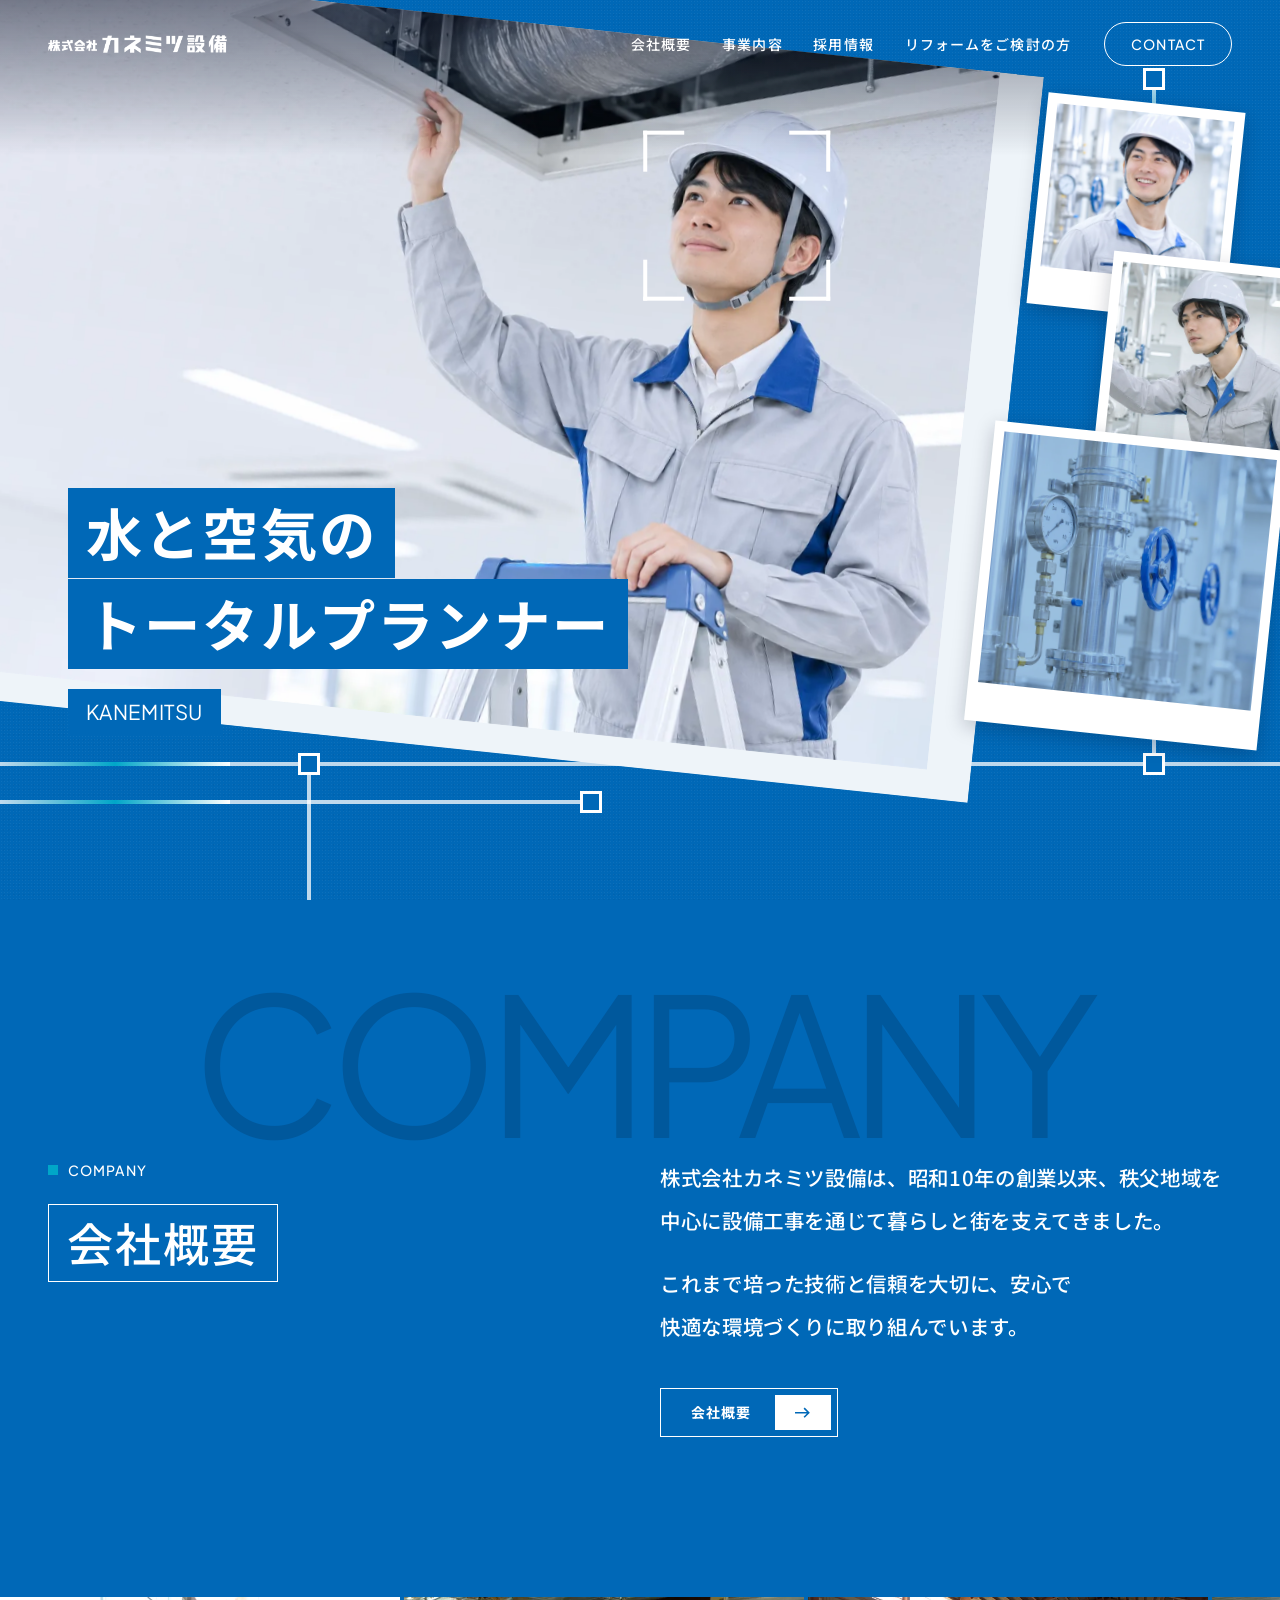
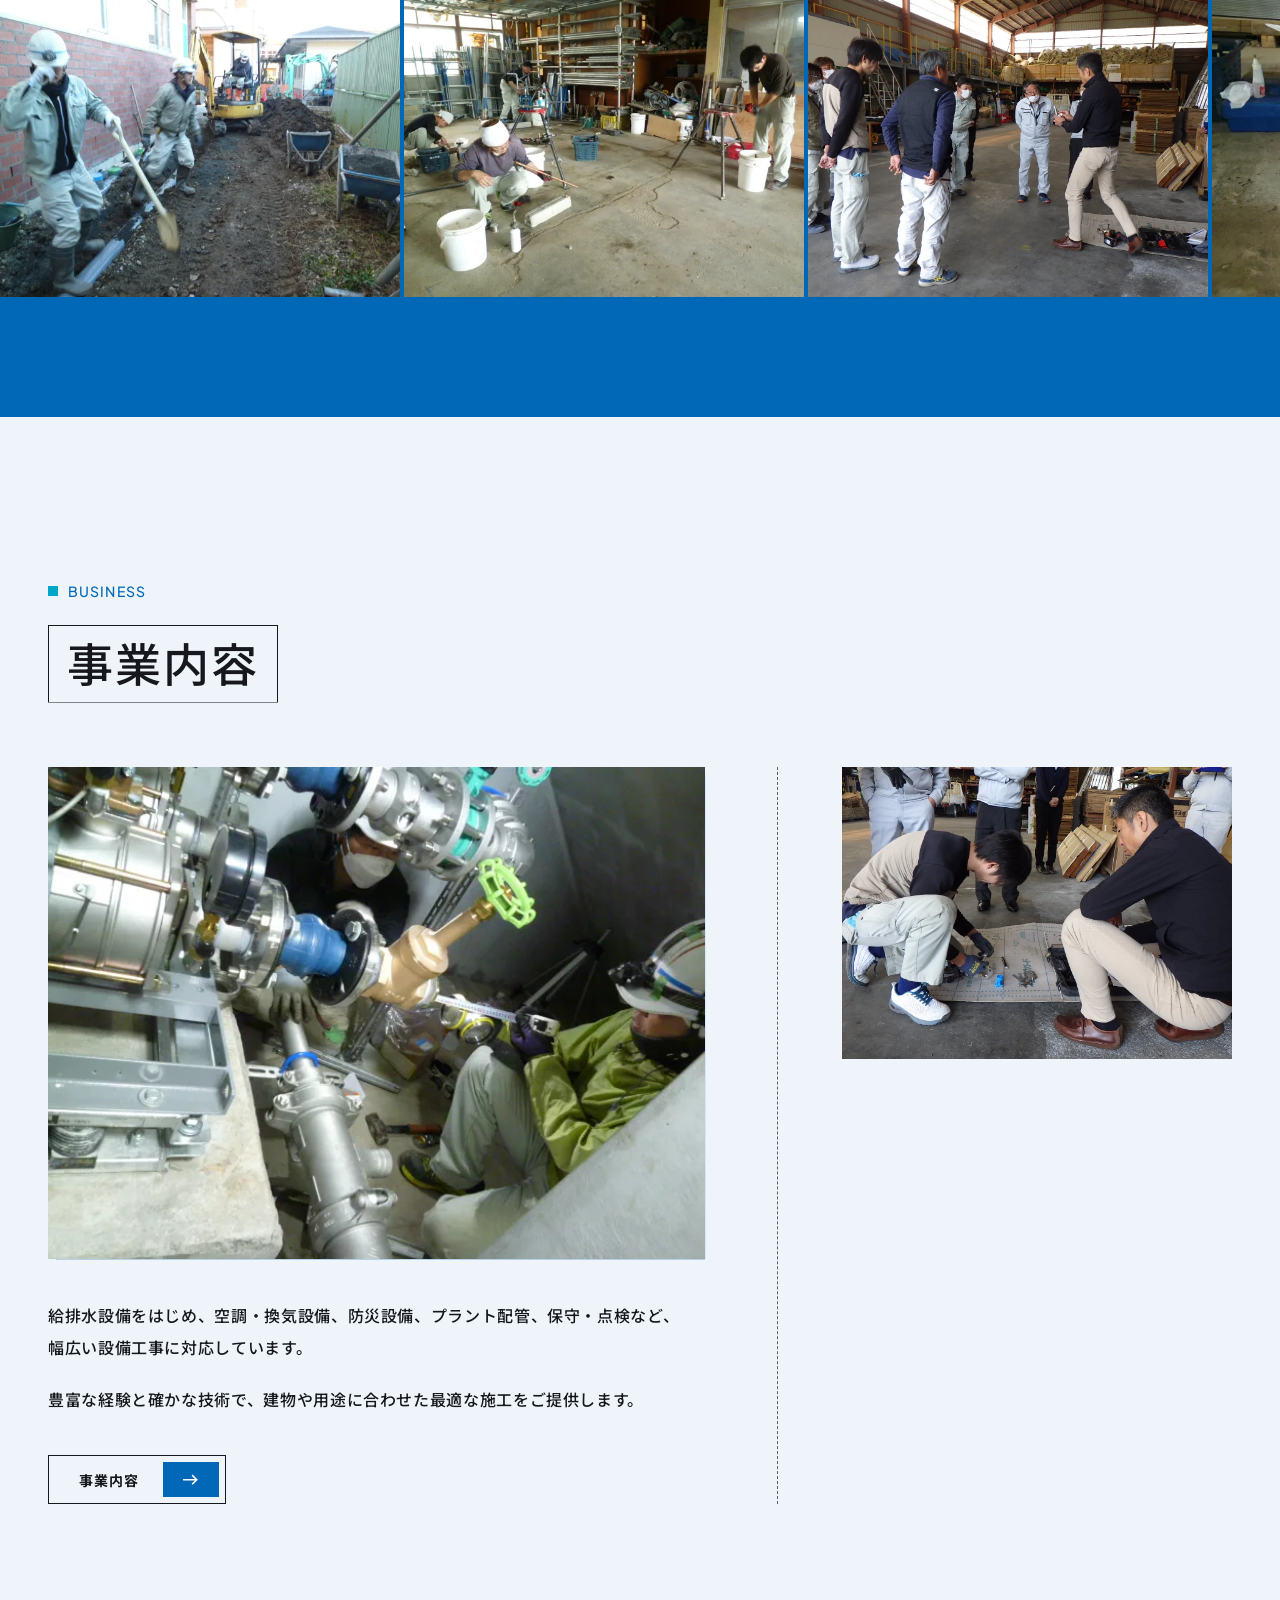
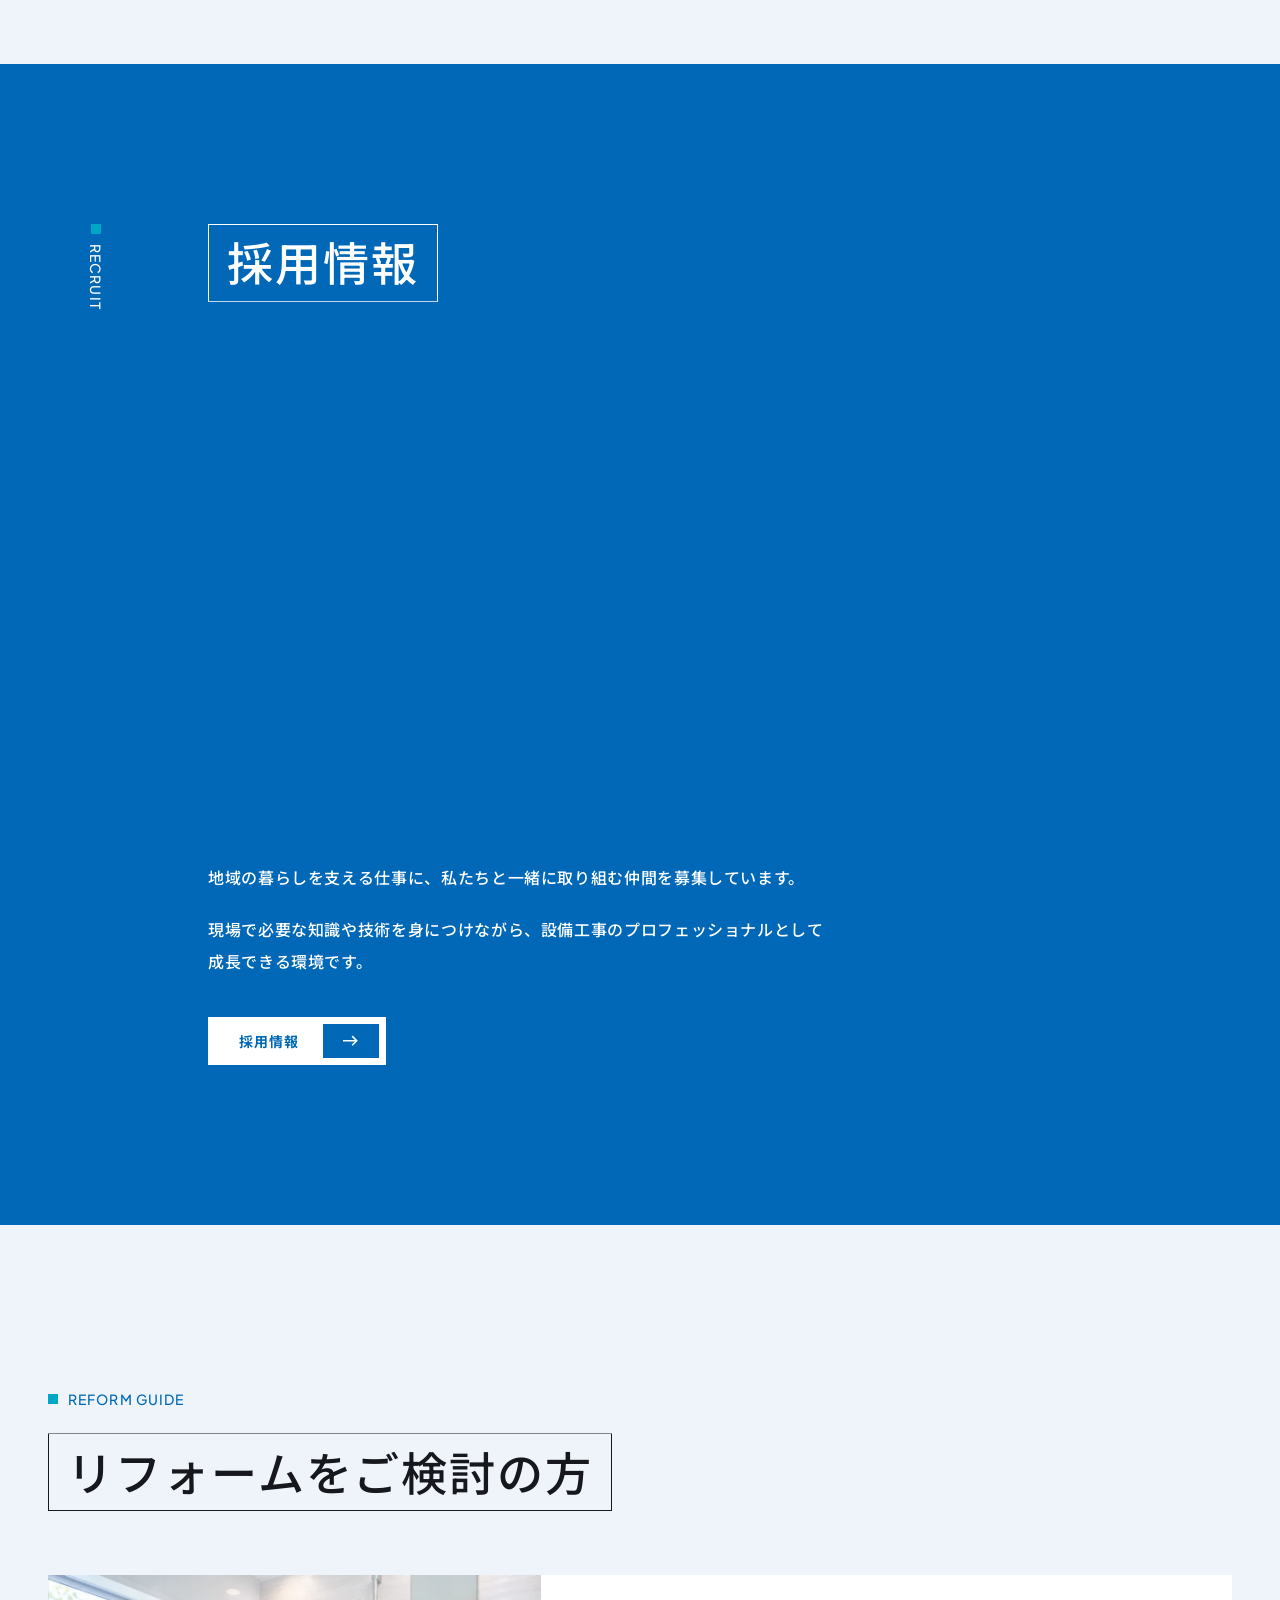
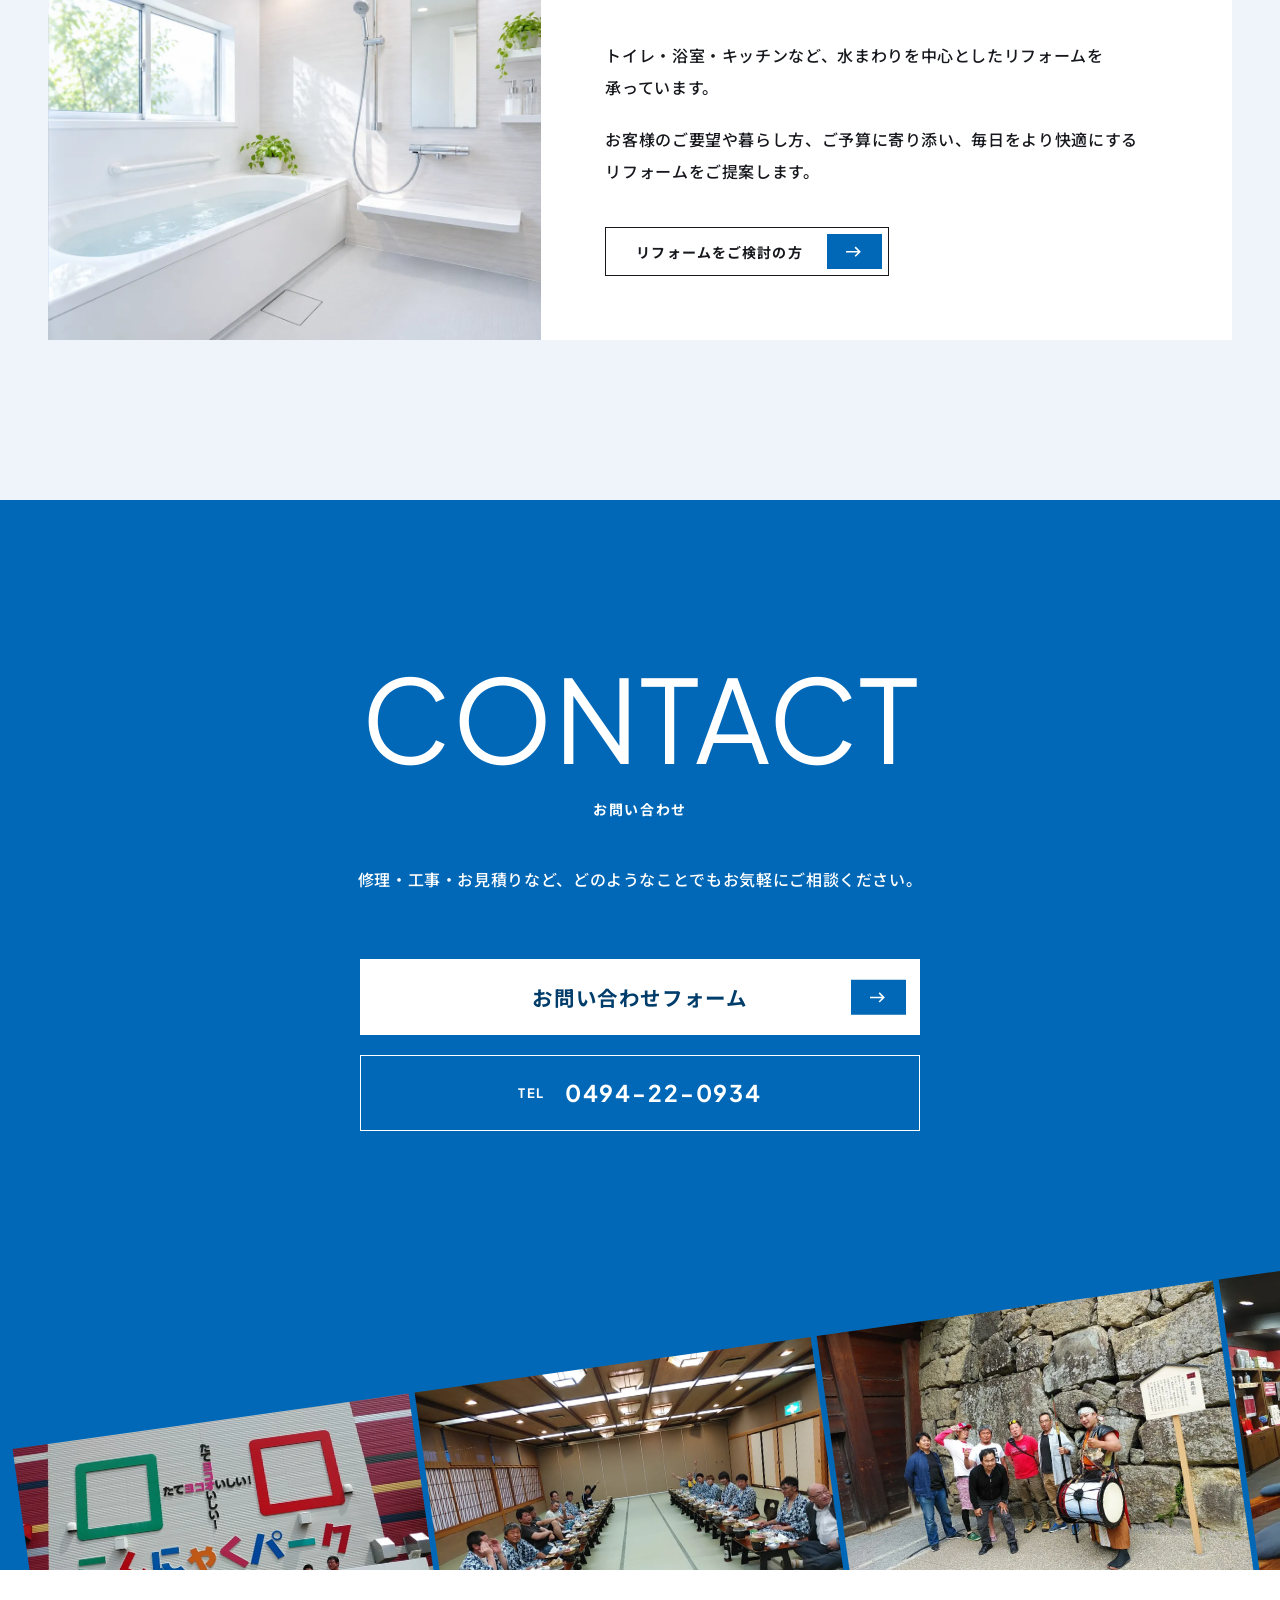
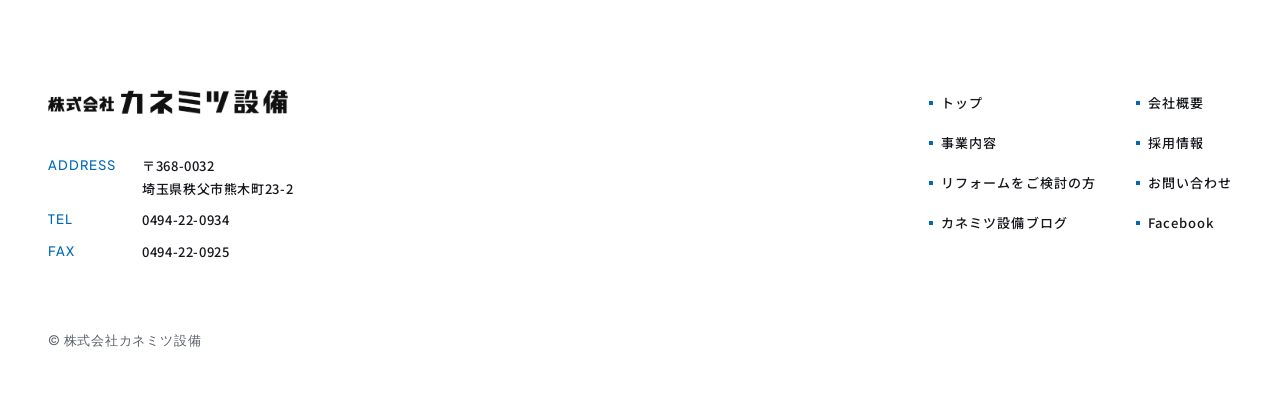
==== commit 9b6fbadd: "表示を更新（2026-11-22）" ====
--- a/index.html
+++ b/index.html
@@ -20,12 +20,12 @@
 <link rel="preconnect" href="https://fonts.googleapis.com">
 <link rel="preconnect" href="https://fonts.gstatic.com" crossorigin>
 <link href="https://fonts.googleapis.com/css2?family=Plus+Jakarta+Sans:wght@400;500;700&family=Krona+One&family=Noto+Sans+JP:wght@400;500;700;900&family=Shippori+Mincho+B1:wght@600;800&display=swap" rel="stylesheet">
-<link rel="icon" href="assets/favicon.ico?v=20261122221515" sizes="any">
-<link rel="icon" href="assets/favicon-32.png?v=20261122221515" type="image/png" sizes="32x32">
-<link rel="apple-touch-icon" href="assets/apple-touch-icon.png?v=20261122221515">
-<link rel="stylesheet" href="tokens.css?v=20261122221515">
-<link rel="stylesheet" href="base.css?v=20261122221515">
-<link rel="stylesheet" href="style.css?v=20261122221515">
+<link rel="icon" href="assets/favicon.ico?v=20261122223847" sizes="any">
+<link rel="icon" href="assets/favicon-32.png?v=20261122223847" type="image/png" sizes="32x32">
+<link rel="apple-touch-icon" href="assets/apple-touch-icon.png?v=20261122223847">
+<link rel="stylesheet" href="tokens.css?v=20261122223847">
+<link rel="stylesheet" href="base.css?v=20261122223847">
+<link rel="stylesheet" href="style.css?v=20261122223847">
 <script>
 /* ローディング：TOP を開いた初回（同じタブの中で1回）だけ。動きを減らす設定・自動の検査では出さない（?ld=1 で必ず出す）。
    キットの検査用ブラウザは普通のブラウザのふりをするので、窓が画面より狭い・iPhone を名乗るのに Chrome の印がある、で見分ける */
@@ -37,25 +37,10 @@
 </head>
 <body>
 
-<div class="ld" aria-hidden="true">
-  <div class="ld__s1">
-    <div class="ld__drops"><span class="ld__drop" style="--i: 0"><svg viewBox="0 0 24 33"><path class="ld__d" d="M12 0C12 0 0 14 0 21a12 12 0 0 0 24 0C24 14 12 0 12 0Z"/><path class="ld__hl" d="M6 21a6 6 0 0 0 4 6"/></svg></span><span class="ld__drop" style="--i: 1"><svg viewBox="0 0 24 33"><path class="ld__d" d="M12 0C12 0 0 14 0 21a12 12 0 0 0 24 0C24 14 12 0 12 0Z"/><path class="ld__hl" d="M6 21a6 6 0 0 0 4 6"/></svg></span><span class="ld__drop" style="--i: 2"><svg viewBox="0 0 24 33"><path class="ld__d" d="M12 0C12 0 0 14 0 21a12 12 0 0 0 24 0C24 14 12 0 12 0Z"/><path class="ld__hl" d="M6 21a6 6 0 0 0 4 6"/></svg></span><span class="ld__drop" style="--i: 3"><svg viewBox="0 0 24 33"><path class="ld__d" d="M12 0C12 0 0 14 0 21a12 12 0 0 0 24 0C24 14 12 0 12 0Z"/><path class="ld__hl" d="M6 21a6 6 0 0 0 4 6"/></svg></span><span class="ld__drop" style="--i: 4"><svg viewBox="0 0 24 33"><path class="ld__d" d="M12 0C12 0 0 14 0 21a12 12 0 0 0 24 0C24 14 12 0 12 0Z"/><path class="ld__hl" d="M6 21a6 6 0 0 0 4 6"/></svg></span><span class="ld__drop" style="--i: 5"><svg viewBox="0 0 24 33"><path class="ld__d" d="M12 0C12 0 0 14 0 21a12 12 0 0 0 24 0C24 14 12 0 12 0Z"/><path class="ld__hl" d="M6 21a6 6 0 0 0 4 6"/></svg></span></div>
-    <div class="ld__pipe"><b></b><b></b><b></b>
-      <span class="ld__air"><svg viewBox="0 0 40 24"><path d="M2 18h22a6 6 0 1 0-6-6M2 8h12"/></svg><svg viewBox="0 0 40 24"><path d="M2 18h22a6 6 0 1 0-6-6M2 8h12"/></svg><svg viewBox="0 0 40 24"><path d="M2 18h22a6 6 0 1 0-6-6M2 8h12"/></svg></span>
-      <span class="ld__tap"><svg viewBox="0 -20 60 60"><path class="ld__tap-body" d="M0 1h34a15 15 0 0 1 15 15v14H39V16a4 4 0 0 0-4-4H0Z"/><path class="ld__tap-hd" d="M22 0V-12M12 -14h20"/></svg><span class="ld__fall"><i></i><i></i><i></i></span></span>
-    </div>
-  </div>
-  <div class="ld__s2">
-    <svg class="ld__house" viewBox="0 0 200 170"><rect class="ld__chim" x="132" y="34" width="16" height="34"/><path class="ld__roof" d="M18 92 100 22l82 70Z"/><rect class="ld__wall" x="38" y="84" width="124" height="78"/><rect class="ld__win" x="54" y="100" width="40" height="40" rx="4"/><rect class="ld__win" x="106" y="100" width="40" height="40" rx="4"/><path class="ld__in-drop" d="M74 106s-11 13-11 20a11 11 0 0 0 22 0c0-7-11-20-11-20Z"/><path class="ld__in-air" d="M114 116h20a5 5 0 1 0-5-5M114 126h14a4 4 0 1 1-4 4"/><path class="ld__smoke" d="M140 28c-6-6 6-10 0-16s6-10 0-14"/></svg>
-    <p class="ld__catch" data-todo>水と空気の<br>トータルプランナー</p>
-  </div>
-  <button class="ld__skip" type="button" tabindex="-1">SKIP<span>›</span></button>
-</div>
-
 <header class="header">
   <a class="logo" href="./" aria-label="株式会社カネミツ設備 トップへ">
-    <img class="logo__w" src="assets/logo_w.png?v=20261122221515" alt="" width="2502" height="243">
-    <img class="logo__c" src="assets/logo.png?v=20261122221515" alt="" width="2502" height="243">
+    <img class="logo__w" src="assets/logo_w.png?v=20261122223847" alt="" width="2502" height="243">
+    <img class="logo__c" src="assets/logo.png?v=20261122223847" alt="" width="2502" height="243">
   </a>
   <nav class="nav" aria-label="メインメニュー">
     <ul class="nav__list">
@@ -85,21 +70,37 @@
 
 <main>
 
+<div class="ld" aria-hidden="true">
+  <div class="ld__s1">
+    <div class="ld__drops"><span class="ld__drop" style="--i: 0"><svg viewBox="0 0 24 33"><path class="ld__d" d="M12 0C12 0 0 14 0 21a12 12 0 0 0 24 0C24 14 12 0 12 0Z"/><path class="ld__hl" d="M6 21a6 6 0 0 0 4 6"/></svg></span><span class="ld__drop" style="--i: 1"><svg viewBox="0 0 24 33"><path class="ld__d" d="M12 0C12 0 0 14 0 21a12 12 0 0 0 24 0C24 14 12 0 12 0Z"/><path class="ld__hl" d="M6 21a6 6 0 0 0 4 6"/></svg></span><span class="ld__drop" style="--i: 2"><svg viewBox="0 0 24 33"><path class="ld__d" d="M12 0C12 0 0 14 0 21a12 12 0 0 0 24 0C24 14 12 0 12 0Z"/><path class="ld__hl" d="M6 21a6 6 0 0 0 4 6"/></svg></span><span class="ld__drop" style="--i: 3"><svg viewBox="0 0 24 33"><path class="ld__d" d="M12 0C12 0 0 14 0 21a12 12 0 0 0 24 0C24 14 12 0 12 0Z"/><path class="ld__hl" d="M6 21a6 6 0 0 0 4 6"/></svg></span><span class="ld__drop" style="--i: 4"><svg viewBox="0 0 24 33"><path class="ld__d" d="M12 0C12 0 0 14 0 21a12 12 0 0 0 24 0C24 14 12 0 12 0Z"/><path class="ld__hl" d="M6 21a6 6 0 0 0 4 6"/></svg></span><span class="ld__drop" style="--i: 5"><svg viewBox="0 0 24 33"><path class="ld__d" d="M12 0C12 0 0 14 0 21a12 12 0 0 0 24 0C24 14 12 0 12 0Z"/><path class="ld__hl" d="M6 21a6 6 0 0 0 4 6"/></svg></span></div>
+    <div class="ld__pipe"><b></b><b></b><b></b>
+      <span class="ld__air"><svg viewBox="0 0 40 24"><path d="M2 18h22a6 6 0 1 0-6-6M2 8h12"/></svg><svg viewBox="0 0 40 24"><path d="M2 18h22a6 6 0 1 0-6-6M2 8h12"/></svg><svg viewBox="0 0 40 24"><path d="M2 18h22a6 6 0 1 0-6-6M2 8h12"/></svg></span>
+      <span class="ld__tap"><svg viewBox="0 -20 60 60"><path class="ld__tap-body" d="M0 1h34a15 15 0 0 1 15 15v14H39V16a4 4 0 0 0-4-4H0Z"/><path class="ld__tap-hd" d="M22 0V-12M12 -14h20"/></svg><span class="ld__fall"><i></i><i></i><i></i></span></span>
+    </div>
+  </div>
+  <div class="ld__s2">
+    <svg class="ld__house" viewBox="0 0 200 170"><rect class="ld__chim" x="132" y="34" width="16" height="34"/><path class="ld__roof" d="M18 92 100 22l82 70Z"/><rect class="ld__wall" x="38" y="84" width="124" height="78"/><rect class="ld__win" x="54" y="100" width="40" height="40" rx="4"/><rect class="ld__win" x="106" y="100" width="40" height="40" rx="4"/><path class="ld__in-drop" d="M74 106s-11 13-11 20a11 11 0 0 0 22 0c0-7-11-20-11-20Z"/><path class="ld__in-air" d="M114 116h20a5 5 0 1 0-5-5M114 126h14a4 4 0 1 1-4 4"/><path class="ld__smoke" d="M140 28c-6-6 6-10 0-16s6-10 0-14"/></svg>
+    <p class="ld__catch" data-todo>水と空気の<br>トータルプランナー</p>
+  </div>
+  <button class="ld__skip" type="button" tabindex="-1">SKIP<span>›</span></button>
+</div>
+
+
       <section class="fv">
     <div class="fv__deco" aria-hidden="true">
       <span class="pipe"><i class="p1"></i><i class="p2"></i><i class="p3"></i><i class="p4"></i><b class="j1"></b><b class="j2"></b><b class="j3"></b><b class="j4"></b></span>
     </div>
     <div class="fv__photo" data-bleed>
-      <img class="fv__img is-on" src="assets/fv/main-1.webp?v=20261122221515" alt="" width="1536" height="1024" style="--fx: 53.4; --fy: 34.5">
-      <img class="fv__img" src="assets/fv/main-2.webp?v=20261122221515" alt="" width="1536" height="1024" style="--fx: 76.8; --fy: 28; --ox: 100%">
-      <img class="fv__img" src="assets/fv/main-3.webp?v=20261122221515" alt="" width="1536" height="1024" style="--fx: 59.9; --fy: 31.9; --ox: 63%">
+      <img class="fv__img is-on" src="assets/fv/main-1.webp?v=20261122223847" alt="" width="1536" height="1024" style="--fx: 53.4; --fy: 34.5">
+      <img class="fv__img" src="assets/fv/main-2.webp?v=20261122223847" alt="" width="1536" height="1024" style="--fx: 76.8; --fy: 28; --ox: 100%">
+      <img class="fv__img" src="assets/fv/main-3.webp?v=20261122223847" alt="" width="1536" height="1024" style="--fx: 59.9; --fy: 31.9; --ox: 63%">
       <span class="fv__guide" aria-hidden="true"><i></i><i></i><i></i><i></i></span>
       <span class="fv__flash" aria-hidden="true"></span>
     </div>
     <div class="fv__cards" aria-hidden="true" data-bleed>
-      <span class="fv__card fv__card--1"><span class="fv__card-ph"><img class="fv__sub is-on" src="assets/fv/sub-1.webp?v=20261122221515" alt="" width="800" height="800"><img class="fv__sub" src="assets/fv/sub-2.webp?v=20261122221515" alt="" width="800" height="800"><img class="fv__sub" src="assets/fv/sub-3.webp?v=20261122221515" alt="" width="800" height="800"></span></span>
-      <span class="fv__card fv__card--2"><span class="fv__card-ph"><img class="fv__sub is-on" src="assets/fv/sub-2.webp?v=20261122221515" alt="" width="800" height="800"><img class="fv__sub" src="assets/fv/sub-3.webp?v=20261122221515" alt="" width="800" height="800"><img class="fv__sub" src="assets/fv/sub-1.webp?v=20261122221515" alt="" width="800" height="800"></span></span>
-      <span class="fv__card fv__card--3"><span class="fv__card-ph"><img class="fv__sub is-on" src="assets/fv/sub-3.webp?v=20261122221515" alt="" width="800" height="800"><img class="fv__sub" src="assets/fv/sub-1.webp?v=20261122221515" alt="" width="800" height="800"><img class="fv__sub" src="assets/fv/sub-2.webp?v=20261122221515" alt="" width="800" height="800"></span></span>
+      <span class="fv__card fv__card--1"><span class="fv__card-ph"><img class="fv__sub is-on" src="assets/fv/sub-1.webp?v=20261122223847" alt="" width="800" height="800"><img class="fv__sub" src="assets/fv/sub-2.webp?v=20261122223847" alt="" width="800" height="800"><img class="fv__sub" src="assets/fv/sub-3.webp?v=20261122223847" alt="" width="800" height="800"></span></span>
+      <span class="fv__card fv__card--2"><span class="fv__card-ph"><img class="fv__sub is-on" src="assets/fv/sub-2.webp?v=20261122223847" alt="" width="800" height="800"><img class="fv__sub" src="assets/fv/sub-3.webp?v=20261122223847" alt="" width="800" height="800"><img class="fv__sub" src="assets/fv/sub-1.webp?v=20261122223847" alt="" width="800" height="800"></span></span>
+      <span class="fv__card fv__card--3"><span class="fv__card-ph"><img class="fv__sub is-on" src="assets/fv/sub-3.webp?v=20261122223847" alt="" width="800" height="800"><img class="fv__sub" src="assets/fv/sub-1.webp?v=20261122223847" alt="" width="800" height="800"><img class="fv__sub" src="assets/fv/sub-2.webp?v=20261122223847" alt="" width="800" height="800"></span></span>
     </div>
     <div class="fv__body" data-on-photo>
       <h1 class="fv__catch" data-todo><span class="fv__catch-in">水と空気の<wbr><span class="nb">トータルプランナー</span></span></h1>
@@ -126,12 +127,12 @@
 
     <div class="reel" aria-hidden="true" data-bleed>
     <div class="reel__track">
-      <img src="assets/work/w02.webp?v=20261122221515" alt="" width="640" height="480" loading="lazy">
-      <img src="assets/work/w05.webp?v=20261122221515" alt="" width="640" height="480" loading="lazy">
-      <img src="assets/work/w10.webp?v=20261122221515" alt="" width="1280" height="960" loading="lazy">
-      <img src="assets/work/w07.webp?v=20261122221515" alt="" width="640" height="480" loading="lazy">
-      <img src="assets/work/w09.webp?v=20261122221515" alt="" width="640" height="480" loading="lazy">
-      <img src="assets/work/w06.webp?v=20261122221515" alt="" width="640" height="480" loading="lazy">
+      <img src="assets/work/w02.webp?v=20261122223847" alt="" width="640" height="480" loading="lazy">
+      <img src="assets/work/w05.webp?v=20261122223847" alt="" width="640" height="480" loading="lazy">
+      <img src="assets/work/w10.webp?v=20261122223847" alt="" width="1280" height="960" loading="lazy">
+      <img src="assets/work/w07.webp?v=20261122223847" alt="" width="640" height="480" loading="lazy">
+      <img src="assets/work/w09.webp?v=20261122223847" alt="" width="640" height="480" loading="lazy">
+      <img src="assets/work/w06.webp?v=20261122223847" alt="" width="640" height="480" loading="lazy">
     </div>
   </div>
 
@@ -143,7 +144,7 @@
       </div>
       <div class="biz__grid">
         <div class="biz__main">
-          <figure class="biz__photo rv rv--clip"><img src="assets/work/w03.webp?v=20261122221515" alt="バルブと配管の施工の様子" width="640" height="480" loading="lazy"></figure>
+          <figure class="biz__photo rv rv--clip"><img src="assets/work/w03.webp?v=20261122223847" alt="バルブと配管の施工の様子" width="640" height="480" loading="lazy"></figure>
           <div class="txt rv">
             <p>給排水設備をはじめ、<wbr>空調・換気設備、<wbr>防災設備、<wbr>プラント配管、<wbr>保守・点検など、<wbr>幅広い設備工事に<wbr>対応しています。</p>
             <p>豊富な経験と<wbr>確かな<wbr>技術で、<wbr>建物や<wbr>用途に<wbr>合わせた<wbr>最適な施工を<wbr>ご提供します。</p>
@@ -151,8 +152,8 @@
           <a class="btn btn--sq rv" href="service/">事業内容<span class="btn__arw"><svg viewBox="0 0 14 10" aria-hidden="true"><path d="M0 5h12M8 1l4 4-4 4" fill="none" stroke="currentColor" stroke-width="1.4"/></svg></span></a>
         </div>
         <div class="biz__side">
-          <figure class="biz__sm rv rv--clip"><img src="assets/work/w11.webp?v=20261122221515" alt="作業場での打ち合わせの様子" width="1280" height="960" loading="lazy"></figure>
-          <figure class="biz__sm rv rv--clip"><img src="assets/work/w01.webp?v=20261122221515" alt="配管の加工の様子" width="640" height="480" loading="lazy"></figure>
+          <figure class="biz__sm rv rv--clip"><img src="assets/work/w11.webp?v=20261122223847" alt="作業場での打ち合わせの様子" width="1280" height="960" loading="lazy"></figure>
+          <figure class="biz__sm rv rv--clip"><img src="assets/work/w01.webp?v=20261122223847" alt="配管の加工の様子" width="640" height="480" loading="lazy"></figure>
         </div>
       </div>
     </div>
@@ -168,7 +169,7 @@
         <figure class="rec__kv rv rv--clip">
           <picture>
             <source media="(max-width: 959px)" srcset="assets/kv-sp.webp?v=20261119a" width="1200" height="675">
-            <img src="assets/kv.webp?v=20261122221515" alt="株式会社カネミツ設備　人生、勝ち組でいこう。" width="1800" height="800" loading="lazy">
+            <img src="assets/kv.webp?v=20261122223847" alt="株式会社カネミツ設備　人生、勝ち組でいこう。" width="1800" height="800" loading="lazy">
           </picture>
         </figure>
         <div class="rec__txt">
@@ -189,7 +190,7 @@
         <h2 class="hd__box"><span>リフォームを<wbr><span class="nb">ご検討の方</span></span></h2>
       </div>
       <div class="rf__card rv">
-        <figure class="rf__photo"><img src="assets/fv/sub-1.webp?v=20261122221515" alt="" width="800" height="800" loading="lazy"></figure>
+        <figure class="rf__photo"><img src="assets/reform/bath.webp?v=20261122223847" alt="リフォーム後の浴室" width="1200" height="800" loading="lazy"></figure>
         <div class="rf__txt">
           <div class="txt">
             <p>トイレ・浴室・キッチンなど、<wbr>水まわりを<wbr>中心とした<wbr>リフォームを<wbr>承っています。</p>
@@ -213,11 +214,11 @@
     </div>
     <div class="ct__reel" aria-hidden="true" data-bleed>
       <div class="ct__track">
-        <img src="assets/life/l01.webp?v=20261122221515" alt="" width="1024" height="768" loading="lazy">
-        <img src="assets/life/l02.webp?v=20261122221515" alt="" width="1024" height="768" loading="lazy">
-        <img src="assets/life/l03.webp?v=20261122221515" alt="" width="1024" height="768" loading="lazy">
-        <img src="assets/life/l04.webp?v=20261122221515" alt="" width="1024" height="768" loading="lazy">
-        <img src="assets/life/l05.webp?v=20261122221515" alt="" width="1024" height="768" loading="lazy">
+        <img src="assets/life/l01.webp?v=20261122223847" alt="" width="1024" height="768" loading="lazy">
+        <img src="assets/life/l02.webp?v=20261122223847" alt="" width="1024" height="768" loading="lazy">
+        <img src="assets/life/l03.webp?v=20261122223847" alt="" width="1024" height="768" loading="lazy">
+        <img src="assets/life/l04.webp?v=20261122223847" alt="" width="1024" height="768" loading="lazy">
+        <img src="assets/life/l05.webp?v=20261122223847" alt="" width="1024" height="768" loading="lazy">
       </div>
     </div>
   </section>
@@ -227,7 +228,7 @@
 <footer class="footer footer--w">
   <div class="wrap footer__top">
     <div class="footer__co">
-      <a class="footer__logo" href="./" aria-label="株式会社カネミツ設備 トップへ"><img src="assets/logo.png?v=20261122221515" alt="" width="2502" height="243" loading="lazy"></a>
+      <a class="footer__logo" href="./" aria-label="株式会社カネミツ設備 トップへ"><img src="assets/logo.png?v=20261122223847" alt="" width="2502" height="243" loading="lazy"></a>
       <dl class="footer__info">
         <dt>ADDRESS</dt><dd><span class="nb">〒368-0032</span><br>埼玉県秩父市熊木町23-2</dd>
         <dt>TEL</dt><dd><a class="nb" href="tel:0494220934">0494-22-0934</a></dd>
@@ -250,6 +251,6 @@
   </div>
 </footer>
 
-<script src="site.js?v=20261122221515"></script>
+<script src="site.js?v=20261122223847"></script>
 </body>
 </html>
--- a/style.css
+++ b/style.css
@@ -192,8 +192,6 @@
 .ph__deco > span { position: absolute; inset: 0; }
 .ph__photo { position: absolute; z-index: 1; right: -6vw; top: calc(var(--header-h) - 1vw); width: 52vw; aspect-ratio: 3 / 2; overflow: hidden; rotate: 6deg; background: var(--c-pale); animation: fv-in 1.1s var(--ease) 0.15s both; }
 .ph__photo img { object-position: var(--ox, 50%) var(--oy, 50%); animation: ph-zoom 2.4s var(--ease) 0.15s both; }
-.ph__photo--illust { display: grid; place-items: center; }
-.ph__house { width: 64%; overflow: visible; rotate: -6deg; transform-origin: 50% 100%; animation: ld-pop 0.7s var(--ease) 0.9s both; }
 .ph__in { position: relative; z-index: 2; display: grid; gap: var(--sp-b); justify-items: start; }
 .ph__ttl { display: grid; gap: var(--sp-p); }
 .ph__en { display: flex; flex-wrap: wrap; column-gap: 0.25em; max-width: 44vw; font-family: var(--ff-en); font-weight: 400; font-size: clamp(52px, 7vw, 120px); line-height: 0.95; letter-spacing: -0.05em; }
@@ -223,11 +221,16 @@
 .ab__in, .msg__in { position: relative; display: grid; gap: var(--sp-b); padding-top: calc(var(--sp-s) * 0.8); }
 .ab .hd, .msg .hd { margin-bottom: 0; }
 .ab__txt, .msg__txt { font-size: var(--fs-msg); line-height: 2.1; }
+.msg__photo { aspect-ratio: 3 / 2; overflow: hidden; }
+.msg__photo img, .feat__photos img { width: 100%; height: 100%; object-fit: cover; }
+.feat__photos { display: grid; grid-template-columns: 1fr 1fr; gap: 4px; margin-bottom: var(--sp-p); }
+.feat__photos figure { aspect-ratio: 3 / 2; overflow: hidden; }
 .msg__lead { font-weight: 500; font-size: clamp(26px, 3.6vw, 52px); line-height: 1.6; letter-spacing: 0.04em; }
 @media (min-width: 960px) {
   .ab__in, .msg__in { grid-template-columns: 1fr 1fr; column-gap: var(--sp-g); align-items: start; }
   .msg__lead { grid-column: 1 / -1; }
   .msg__txt { grid-column: 2; }
+  .msg__photo { grid-column: 1; grid-row: 3; }
 }
 
 .prof { background: var(--c-pale); }
@@ -398,7 +401,7 @@
 @media (prefers-reduced-motion: reduce) {
   .rv--clip, .rv--wipe { clip-path: none; }
   .rv--clip img { scale: 1; }
-  .ph__photo, .ph__photo img, .ph__house, .ph__ja, .ph__crumb, .ph .pipe i, .ph .pipe b { animation: none; }
+  .ph__photo, .ph__photo img, .ph__ja, .ph__crumb, .ph .pipe i, .ph .pipe b { animation: none; }
   .ph__en .mask > span { animation: none; transform: none; }
 }
 
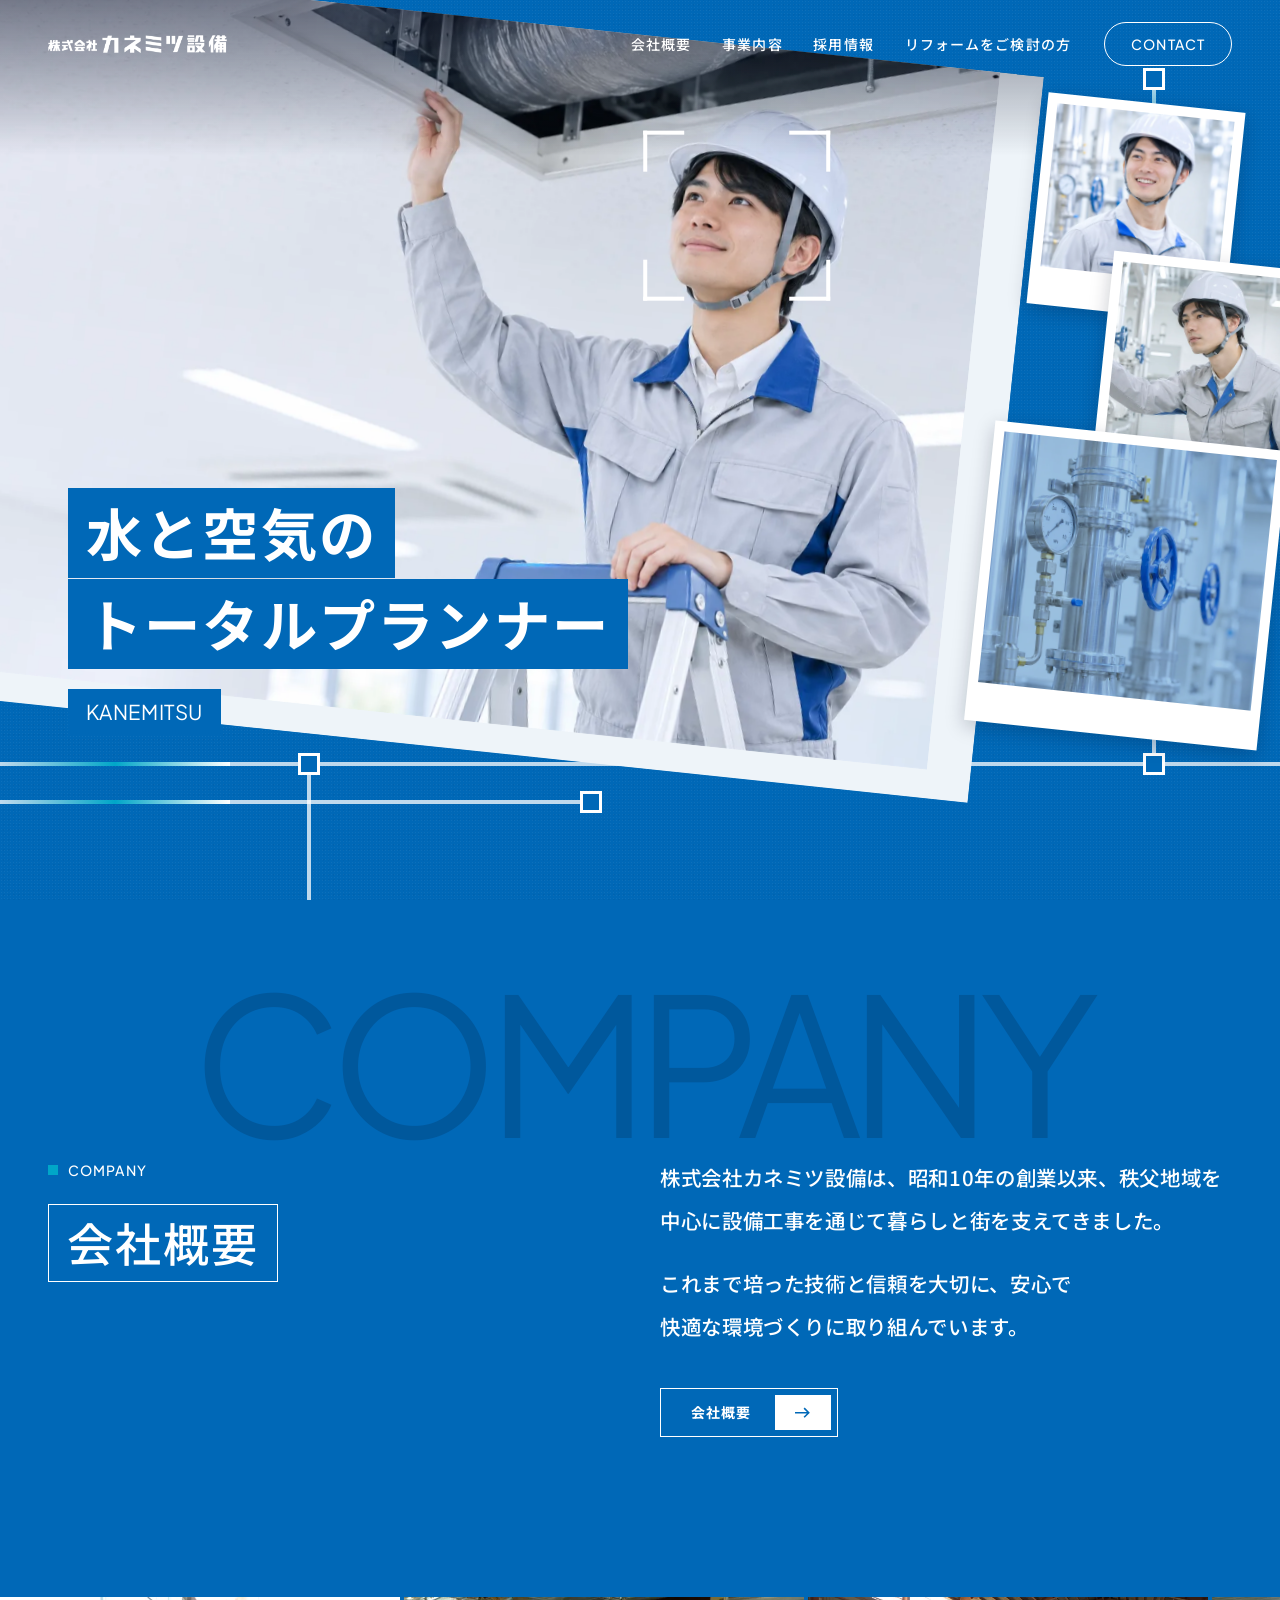
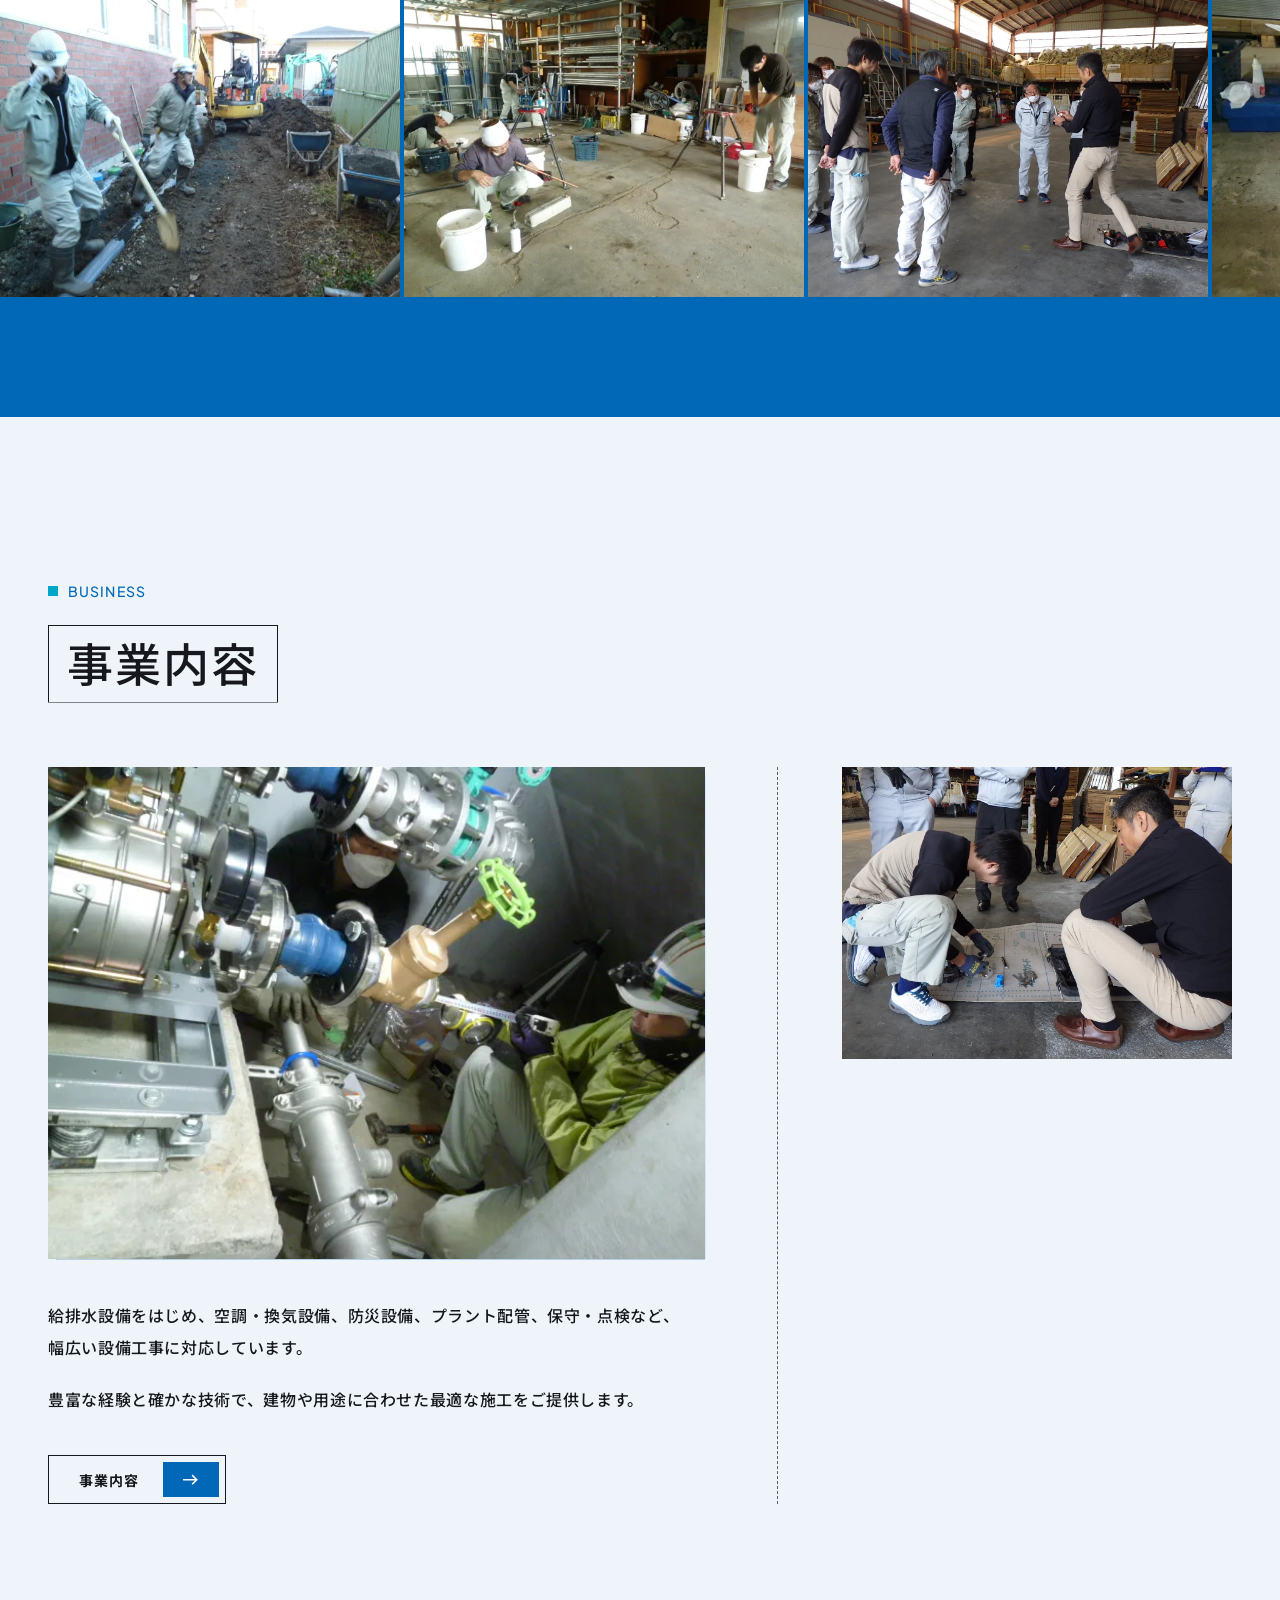
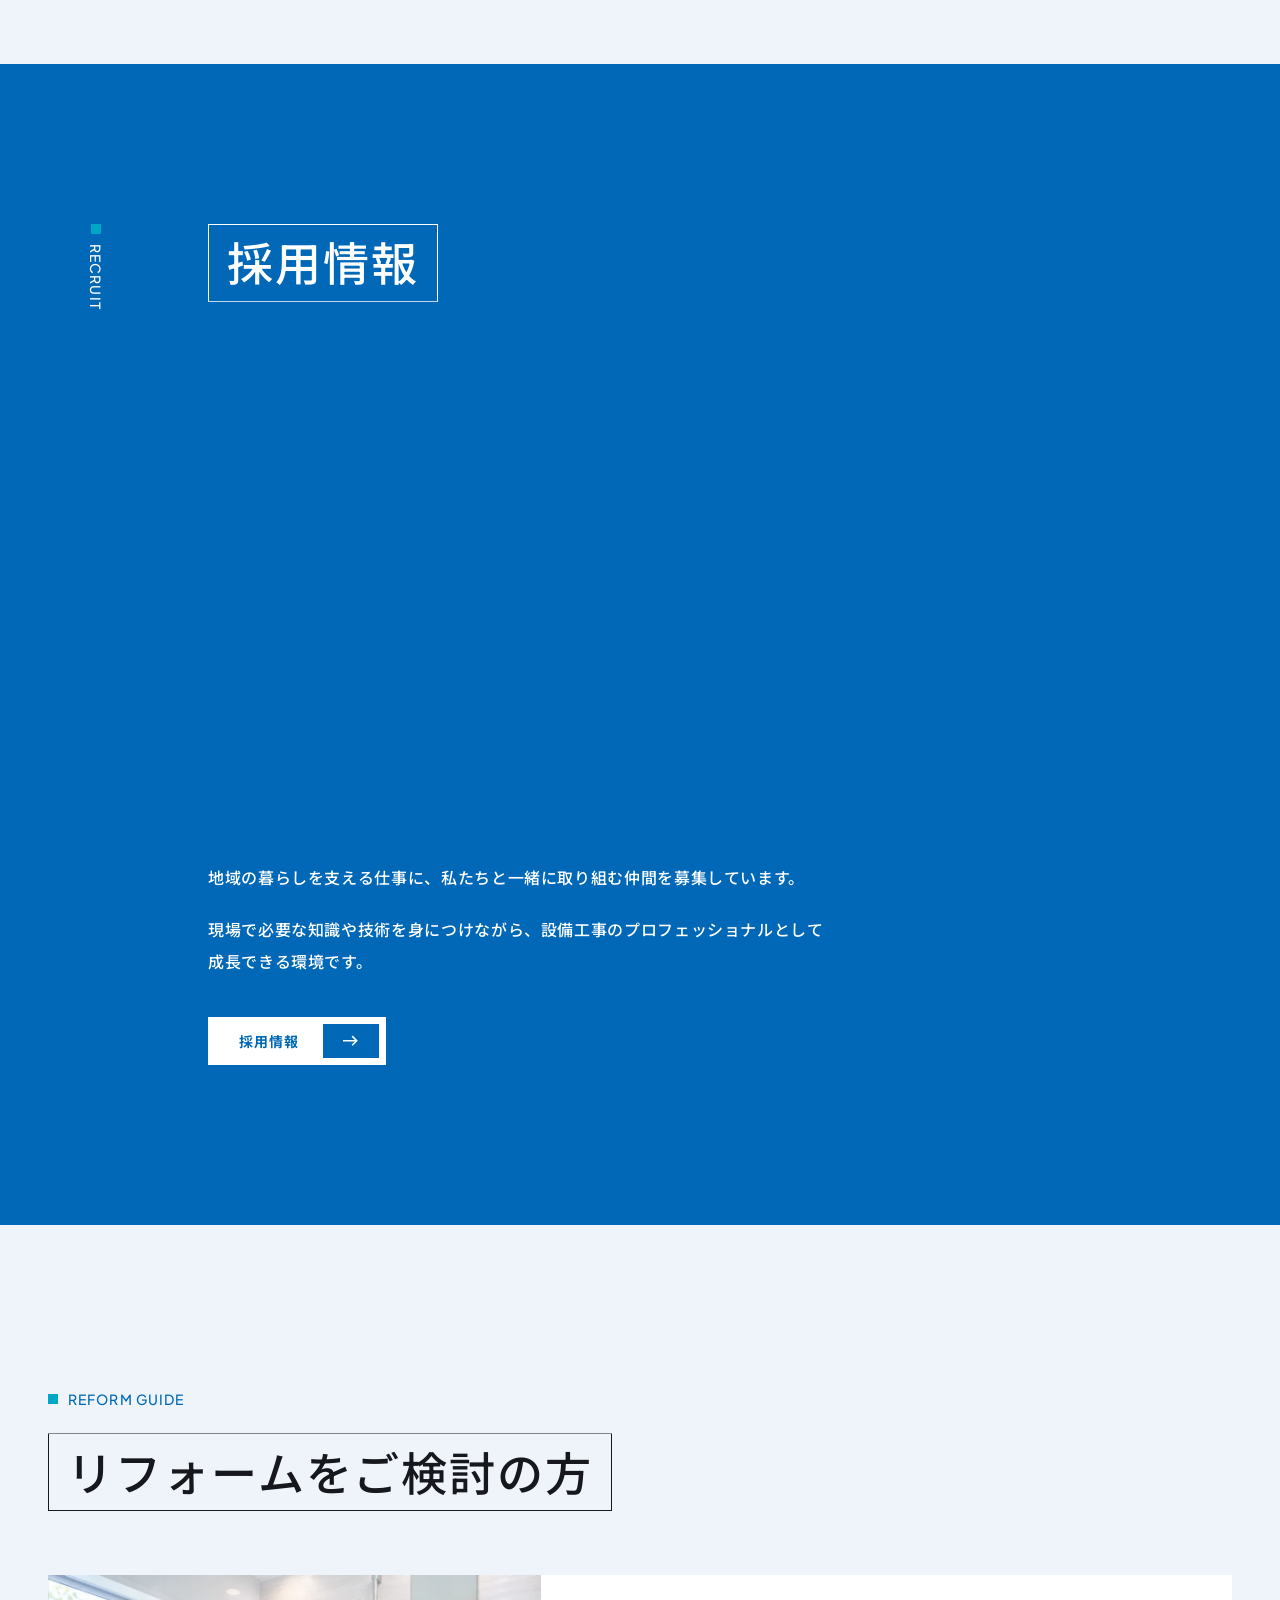
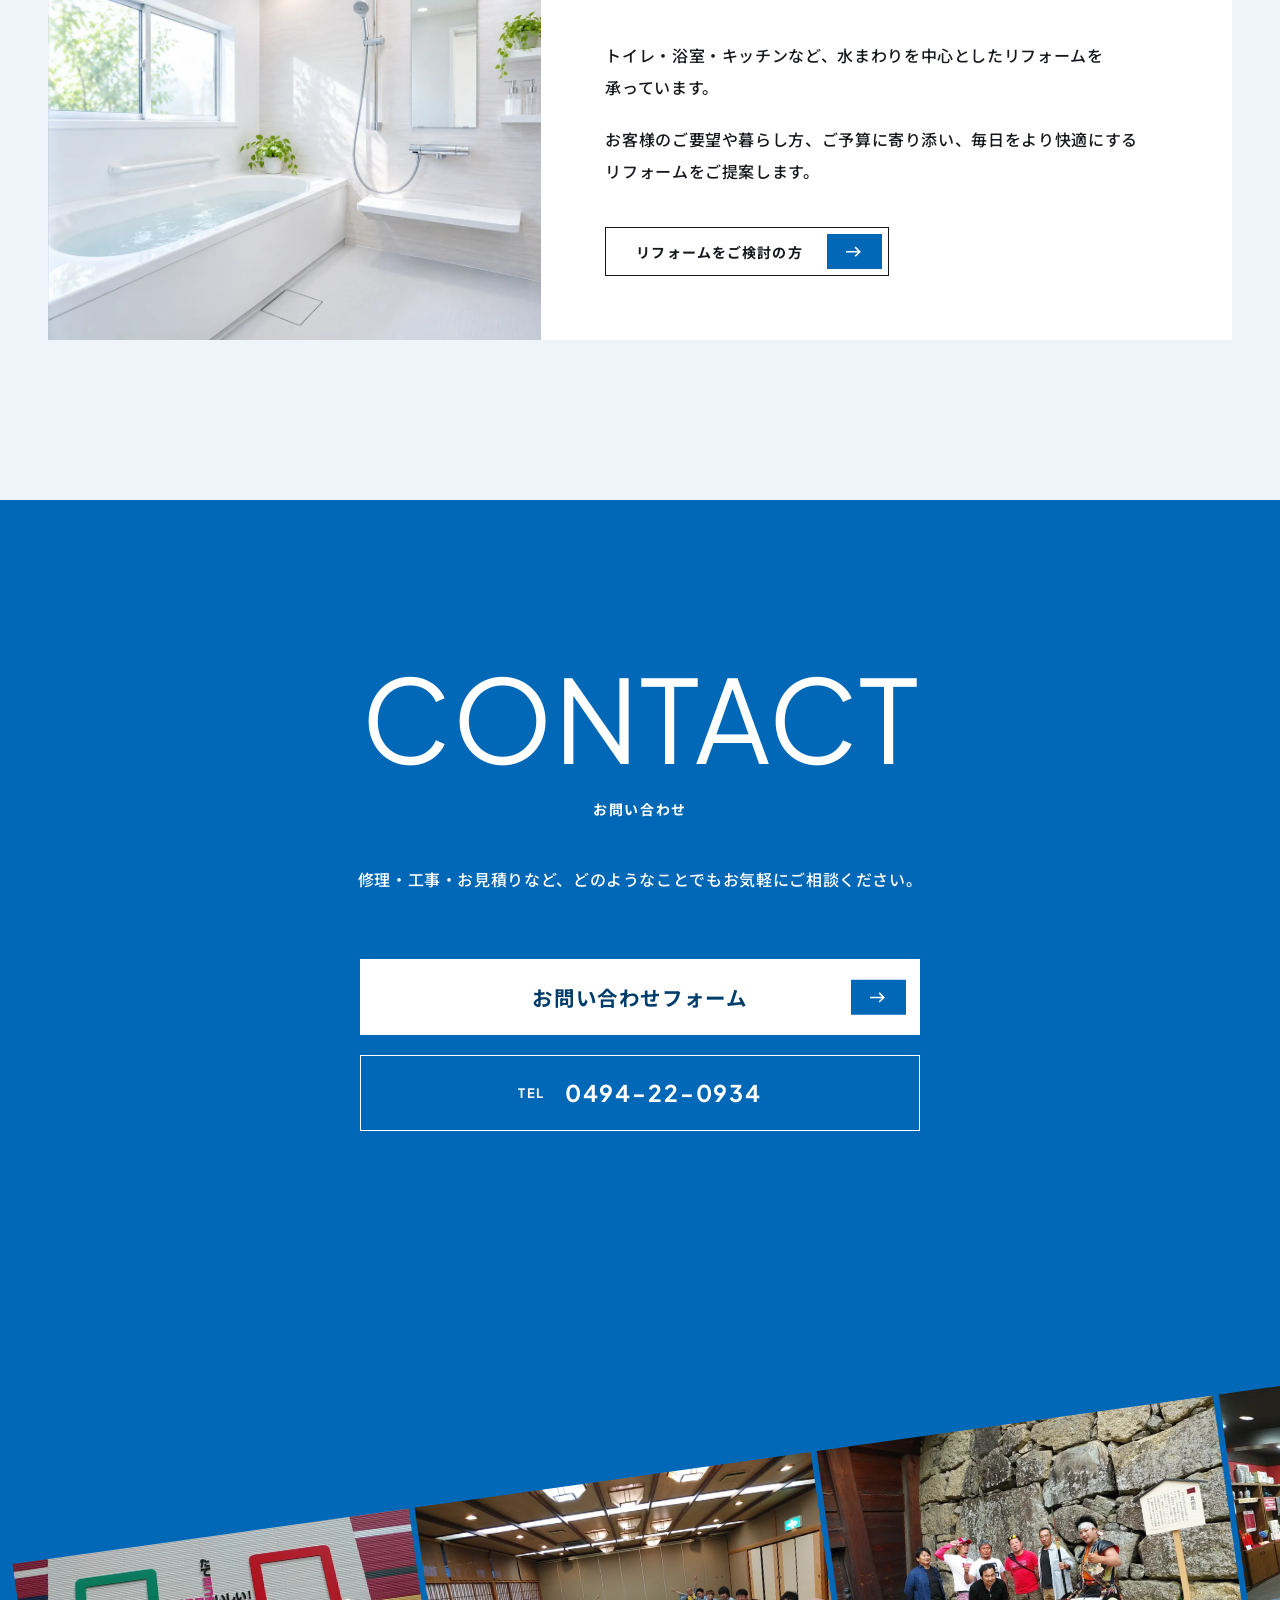
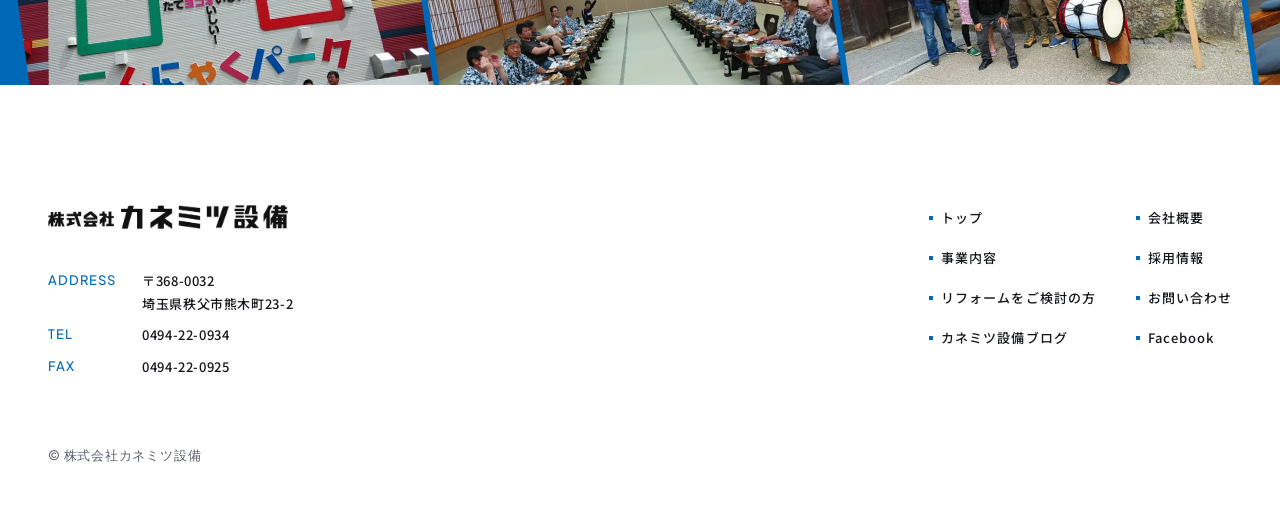
==== commit 449eea72: "表示を更新（2026-11-22）" ====
--- a/index.html
+++ b/index.html
@@ -20,12 +20,12 @@
 <link rel="preconnect" href="https://fonts.googleapis.com">
 <link rel="preconnect" href="https://fonts.gstatic.com" crossorigin>
 <link href="https://fonts.googleapis.com/css2?family=Plus+Jakarta+Sans:wght@400;500;700&family=Krona+One&family=Noto+Sans+JP:wght@400;500;700;900&family=Shippori+Mincho+B1:wght@600;800&display=swap" rel="stylesheet">
-<link rel="icon" href="assets/favicon.ico?v=20261122223847" sizes="any">
-<link rel="icon" href="assets/favicon-32.png?v=20261122223847" type="image/png" sizes="32x32">
-<link rel="apple-touch-icon" href="assets/apple-touch-icon.png?v=20261122223847">
-<link rel="stylesheet" href="tokens.css?v=20261122223847">
-<link rel="stylesheet" href="base.css?v=20261122223847">
-<link rel="stylesheet" href="style.css?v=20261122223847">
+<link rel="icon" href="assets/favicon.ico?v=20261122225117" sizes="any">
+<link rel="icon" href="assets/favicon-32.png?v=20261122225117" type="image/png" sizes="32x32">
+<link rel="apple-touch-icon" href="assets/apple-touch-icon.png?v=20261122225117">
+<link rel="stylesheet" href="tokens.css?v=20261122225117">
+<link rel="stylesheet" href="base.css?v=20261122225117">
+<link rel="stylesheet" href="style.css?v=20261122225117">
 <script>
 /* ローディング：TOP を開いた初回（同じタブの中で1回）だけ。動きを減らす設定・自動の検査では出さない（?ld=1 で必ず出す）。
    キットの検査用ブラウザは普通のブラウザのふりをするので、窓が画面より狭い・iPhone を名乗るのに Chrome の印がある、で見分ける */
@@ -39,8 +39,8 @@
 
 <header class="header">
   <a class="logo" href="./" aria-label="株式会社カネミツ設備 トップへ">
-    <img class="logo__w" src="assets/logo_w.png?v=20261122223847" alt="" width="2502" height="243">
-    <img class="logo__c" src="assets/logo.png?v=20261122223847" alt="" width="2502" height="243">
+    <img class="logo__w" src="assets/logo_w.png?v=20261122225117" alt="" width="2502" height="243">
+    <img class="logo__c" src="assets/logo.png?v=20261122225117" alt="" width="2502" height="243">
   </a>
   <nav class="nav" aria-label="メインメニュー">
     <ul class="nav__list">
@@ -91,16 +91,16 @@
       <span class="pipe"><i class="p1"></i><i class="p2"></i><i class="p3"></i><i class="p4"></i><b class="j1"></b><b class="j2"></b><b class="j3"></b><b class="j4"></b></span>
     </div>
     <div class="fv__photo" data-bleed>
-      <img class="fv__img is-on" src="assets/fv/main-1.webp?v=20261122223847" alt="" width="1536" height="1024" style="--fx: 53.4; --fy: 34.5">
-      <img class="fv__img" src="assets/fv/main-2.webp?v=20261122223847" alt="" width="1536" height="1024" style="--fx: 76.8; --fy: 28; --ox: 100%">
-      <img class="fv__img" src="assets/fv/main-3.webp?v=20261122223847" alt="" width="1536" height="1024" style="--fx: 59.9; --fy: 31.9; --ox: 63%">
+      <img class="fv__img is-on" src="assets/fv/main-1.webp?v=20261122225117" alt="" width="1536" height="1024" style="--fx: 53.4; --fy: 34.5">
+      <img class="fv__img" src="assets/fv/main-2.webp?v=20261122225117" alt="" width="1536" height="1024" style="--fx: 76.8; --fy: 28; --ox: 100%">
+      <img class="fv__img" src="assets/fv/main-3.webp?v=20261122225117" alt="" width="1536" height="1024" style="--fx: 59.9; --fy: 31.9; --ox: 63%">
       <span class="fv__guide" aria-hidden="true"><i></i><i></i><i></i><i></i></span>
       <span class="fv__flash" aria-hidden="true"></span>
     </div>
     <div class="fv__cards" aria-hidden="true" data-bleed>
-      <span class="fv__card fv__card--1"><span class="fv__card-ph"><img class="fv__sub is-on" src="assets/fv/sub-1.webp?v=20261122223847" alt="" width="800" height="800"><img class="fv__sub" src="assets/fv/sub-2.webp?v=20261122223847" alt="" width="800" height="800"><img class="fv__sub" src="assets/fv/sub-3.webp?v=20261122223847" alt="" width="800" height="800"></span></span>
-      <span class="fv__card fv__card--2"><span class="fv__card-ph"><img class="fv__sub is-on" src="assets/fv/sub-2.webp?v=20261122223847" alt="" width="800" height="800"><img class="fv__sub" src="assets/fv/sub-3.webp?v=20261122223847" alt="" width="800" height="800"><img class="fv__sub" src="assets/fv/sub-1.webp?v=20261122223847" alt="" width="800" height="800"></span></span>
-      <span class="fv__card fv__card--3"><span class="fv__card-ph"><img class="fv__sub is-on" src="assets/fv/sub-3.webp?v=20261122223847" alt="" width="800" height="800"><img class="fv__sub" src="assets/fv/sub-1.webp?v=20261122223847" alt="" width="800" height="800"><img class="fv__sub" src="assets/fv/sub-2.webp?v=20261122223847" alt="" width="800" height="800"></span></span>
+      <span class="fv__card fv__card--1"><span class="fv__card-ph"><img class="fv__sub is-on" src="assets/fv/sub-1.webp?v=20261122225117" alt="" width="800" height="800"><img class="fv__sub" src="assets/fv/sub-2.webp?v=20261122225117" alt="" width="800" height="800"><img class="fv__sub" src="assets/fv/sub-3.webp?v=20261122225117" alt="" width="800" height="800"></span></span>
+      <span class="fv__card fv__card--2"><span class="fv__card-ph"><img class="fv__sub is-on" src="assets/fv/sub-2.webp?v=20261122225117" alt="" width="800" height="800"><img class="fv__sub" src="assets/fv/sub-3.webp?v=20261122225117" alt="" width="800" height="800"><img class="fv__sub" src="assets/fv/sub-1.webp?v=20261122225117" alt="" width="800" height="800"></span></span>
+      <span class="fv__card fv__card--3"><span class="fv__card-ph"><img class="fv__sub is-on" src="assets/fv/sub-3.webp?v=20261122225117" alt="" width="800" height="800"><img class="fv__sub" src="assets/fv/sub-1.webp?v=20261122225117" alt="" width="800" height="800"><img class="fv__sub" src="assets/fv/sub-2.webp?v=20261122225117" alt="" width="800" height="800"></span></span>
     </div>
     <div class="fv__body" data-on-photo>
       <h1 class="fv__catch" data-todo><span class="fv__catch-in">水と空気の<wbr><span class="nb">トータルプランナー</span></span></h1>
@@ -127,12 +127,12 @@
 
     <div class="reel" aria-hidden="true" data-bleed>
     <div class="reel__track">
-      <img src="assets/work/w02.webp?v=20261122223847" alt="" width="640" height="480" loading="lazy">
-      <img src="assets/work/w05.webp?v=20261122223847" alt="" width="640" height="480" loading="lazy">
-      <img src="assets/work/w10.webp?v=20261122223847" alt="" width="1280" height="960" loading="lazy">
-      <img src="assets/work/w07.webp?v=20261122223847" alt="" width="640" height="480" loading="lazy">
-      <img src="assets/work/w09.webp?v=20261122223847" alt="" width="640" height="480" loading="lazy">
-      <img src="assets/work/w06.webp?v=20261122223847" alt="" width="640" height="480" loading="lazy">
+      <img src="assets/work/w02.webp?v=20261122225117" alt="" width="640" height="480" loading="lazy">
+      <img src="assets/work/w05.webp?v=20261122225117" alt="" width="640" height="480" loading="lazy">
+      <img src="assets/work/w10.webp?v=20261122225117" alt="" width="1280" height="960" loading="lazy">
+      <img src="assets/work/w07.webp?v=20261122225117" alt="" width="640" height="480" loading="lazy">
+      <img src="assets/work/w09.webp?v=20261122225117" alt="" width="640" height="480" loading="lazy">
+      <img src="assets/work/w06.webp?v=20261122225117" alt="" width="640" height="480" loading="lazy">
     </div>
   </div>
 
@@ -144,7 +144,7 @@
       </div>
       <div class="biz__grid">
         <div class="biz__main">
-          <figure class="biz__photo rv rv--clip"><img src="assets/work/w03.webp?v=20261122223847" alt="バルブと配管の施工の様子" width="640" height="480" loading="lazy"></figure>
+          <figure class="biz__photo rv rv--clip"><img src="assets/work/w03.webp?v=20261122225117" alt="バルブと配管の施工の様子" width="640" height="480" loading="lazy"></figure>
           <div class="txt rv">
             <p>給排水設備をはじめ、<wbr>空調・換気設備、<wbr>防災設備、<wbr>プラント配管、<wbr>保守・点検など、<wbr>幅広い設備工事に<wbr>対応しています。</p>
             <p>豊富な経験と<wbr>確かな<wbr>技術で、<wbr>建物や<wbr>用途に<wbr>合わせた<wbr>最適な施工を<wbr>ご提供します。</p>
@@ -152,8 +152,8 @@
           <a class="btn btn--sq rv" href="service/">事業内容<span class="btn__arw"><svg viewBox="0 0 14 10" aria-hidden="true"><path d="M0 5h12M8 1l4 4-4 4" fill="none" stroke="currentColor" stroke-width="1.4"/></svg></span></a>
         </div>
         <div class="biz__side">
-          <figure class="biz__sm rv rv--clip"><img src="assets/work/w11.webp?v=20261122223847" alt="作業場での打ち合わせの様子" width="1280" height="960" loading="lazy"></figure>
-          <figure class="biz__sm rv rv--clip"><img src="assets/work/w01.webp?v=20261122223847" alt="配管の加工の様子" width="640" height="480" loading="lazy"></figure>
+          <figure class="biz__sm rv rv--clip"><img src="assets/work/w11.webp?v=20261122225117" alt="作業場での打ち合わせの様子" width="1280" height="960" loading="lazy"></figure>
+          <figure class="biz__sm rv rv--clip"><img src="assets/work/w01.webp?v=20261122225117" alt="配管の加工の様子" width="640" height="480" loading="lazy"></figure>
         </div>
       </div>
     </div>
@@ -169,7 +169,7 @@
         <figure class="rec__kv rv rv--clip">
           <picture>
             <source media="(max-width: 959px)" srcset="assets/kv-sp.webp?v=20261119a" width="1200" height="675">
-            <img src="assets/kv.webp?v=20261122223847" alt="株式会社カネミツ設備　人生、勝ち組でいこう。" width="1800" height="800" loading="lazy">
+            <img src="assets/kv.webp?v=20261122225117" alt="株式会社カネミツ設備　人生、勝ち組でいこう。" width="1800" height="800" loading="lazy">
           </picture>
         </figure>
         <div class="rec__txt">
@@ -190,7 +190,7 @@
         <h2 class="hd__box"><span>リフォームを<wbr><span class="nb">ご検討の方</span></span></h2>
       </div>
       <div class="rf__card rv">
-        <figure class="rf__photo"><img src="assets/reform/bath.webp?v=20261122223847" alt="リフォーム後の浴室" width="1200" height="800" loading="lazy"></figure>
+        <figure class="rf__photo"><img src="assets/reform/bath.webp?v=20261122225117" alt="リフォーム後の浴室" width="1200" height="800" loading="lazy"></figure>
         <div class="rf__txt">
           <div class="txt">
             <p>トイレ・浴室・キッチンなど、<wbr>水まわりを<wbr>中心とした<wbr>リフォームを<wbr>承っています。</p>
@@ -214,11 +214,11 @@
     </div>
     <div class="ct__reel" aria-hidden="true" data-bleed>
       <div class="ct__track">
-        <img src="assets/life/l01.webp?v=20261122223847" alt="" width="1024" height="768" loading="lazy">
-        <img src="assets/life/l02.webp?v=20261122223847" alt="" width="1024" height="768" loading="lazy">
-        <img src="assets/life/l03.webp?v=20261122223847" alt="" width="1024" height="768" loading="lazy">
-        <img src="assets/life/l04.webp?v=20261122223847" alt="" width="1024" height="768" loading="lazy">
-        <img src="assets/life/l05.webp?v=20261122223847" alt="" width="1024" height="768" loading="lazy">
+        <img src="assets/life/l01.webp?v=20261122225117" alt="" width="1024" height="768" loading="lazy">
+        <img src="assets/life/l02.webp?v=20261122225117" alt="" width="1024" height="768" loading="lazy">
+        <img src="assets/life/l03.webp?v=20261122225117" alt="" width="1024" height="768" loading="lazy">
+        <img src="assets/life/l04.webp?v=20261122225117" alt="" width="1024" height="768" loading="lazy">
+        <img src="assets/life/l05.webp?v=20261122225117" alt="" width="1024" height="768" loading="lazy">
       </div>
     </div>
   </section>
@@ -228,7 +228,7 @@
 <footer class="footer footer--w">
   <div class="wrap footer__top">
     <div class="footer__co">
-      <a class="footer__logo" href="./" aria-label="株式会社カネミツ設備 トップへ"><img src="assets/logo.png?v=20261122223847" alt="" width="2502" height="243" loading="lazy"></a>
+      <a class="footer__logo" href="./" aria-label="株式会社カネミツ設備 トップへ"><img src="assets/logo.png?v=20261122225117" alt="" width="2502" height="243" loading="lazy"></a>
       <dl class="footer__info">
         <dt>ADDRESS</dt><dd><span class="nb">〒368-0032</span><br>埼玉県秩父市熊木町23-2</dd>
         <dt>TEL</dt><dd><a class="nb" href="tel:0494220934">0494-22-0934</a></dd>
@@ -251,6 +251,6 @@
   </div>
 </footer>
 
-<script src="site.js?v=20261122223847"></script>
+<script src="site.js?v=20261122225117"></script>
 </body>
 </html>
--- a/style.css
+++ b/style.css
@@ -29,7 +29,7 @@
 .fv__card--3 { left: 76.5vw; top: 34vw; width: 23vw; animation-delay: 0.75s; }
 .fv__card--3 .fv__card-ph::after { content: ""; position: absolute; inset: 0; background: var(--c-tint); mix-blend-mode: multiply; }
 @keyframes fv-card { from { opacity: 0; translate: 24px -32px; } to { opacity: 1; translate: 0 0; } }
-.fv__body { position: absolute; left: 5.3vw; top: min(38vw, calc(100svh - 230px)); z-index: 5; display: grid; gap: var(--sp-p); }
+.fv__body { position: absolute; left: 5.3vw; top: min(38vw, calc(100svh - 300px)); z-index: 5; display: grid; gap: var(--sp-p); }
 .fv__catch { max-width: 9.5em; font-weight: 700; font-size: clamp(30px, 4.4vw, 64px); line-height: 1.62; letter-spacing: 0.04em; color: var(--c-base); animation: fv-up 1s var(--ease) 0.5s both; }
 .fv__catch-in { padding: 0.06em 0.32em 0.1em; background: var(--c-sub); -webkit-box-decoration-break: clone; box-decoration-break: clone; }
 .fv__en { justify-self: start; padding: 0.15em 0.88em; background: var(--c-sub); font-family: var(--ff-en); font-weight: 400; font-size: clamp(14px, 1.6vw, 22px); letter-spacing: 0.02em; animation: fv-up 1s var(--ease) 0.65s both; }
@@ -163,7 +163,7 @@
 .ct__main .btn__arw { position: absolute; right: 14px; top: 50%; translate: 0 -50%; border-radius: var(--radius); aspect-ratio: 1.6; width: calc(var(--btn-arw) * 1.2); }
 .ct__tel { border: 1px solid var(--c-base); font-family: var(--ff-en); font-size: clamp(18px, 1.8vw, 24px); }
 .ct__tel-label { flex: none; font-size: var(--fs-small); letter-spacing: 0.12em; }
-.ct__reel { margin-top: var(--sp-g); height: calc(var(--reel-h) * 1.25); }
+.ct__reel { margin-top: calc(var(--sp-g) + 9vw); height: calc(var(--reel-h) * 1.25); }
 .ct__track { display: flex; gap: 6px; width: max-content; padding-top: calc(var(--reel-h) * 0.3); rotate: -8deg; transform-origin: 0 0; translate: 0 calc(var(--reel-h) * 0.55); animation: reel 70s linear infinite; }
 .ct__track img { height: var(--reel-h); width: auto; aspect-ratio: 4 / 3; object-fit: cover; }
 
@@ -230,7 +230,10 @@
   .ab__in, .msg__in { grid-template-columns: 1fr 1fr; column-gap: var(--sp-g); align-items: start; }
   .msg__lead { grid-column: 1 / -1; }
   .msg__txt { grid-column: 2; }
-  .msg__photo { grid-column: 1; grid-row: 3; }
+  .msg--photo .msg__in { grid-template-columns: 7fr 5fr; }
+  .msg--photo .msg__lead { grid-column: 1; font-size: clamp(24px, 2.6vw, 40px); }
+  .msg--photo .msg__txt { grid-column: 1; }
+  .msg--photo .msg__photo { grid-column: 2; grid-row: 1 / span 3; align-self: center; aspect-ratio: 1; }
 }
 
 .prof { background: var(--c-pale); }
@@ -364,7 +367,7 @@
 @media (min-width: 960px) { .feat__list { grid-template-columns: 1fr 1fr; } }
 
 .flow { background: var(--c-pale); }
-.flow__list { --no: 60px; display: grid; gap: var(--sp-b); max-width: 920px; }
+.flow__list { --no: 60px; display: grid; gap: var(--sp-b); }
 .flow__step { position: relative; display: grid; grid-template-columns: var(--no) 1fr; column-gap: var(--sp-p); align-items: start; }
 .flow__step:not(:last-child)::before, .flow__step:not(:last-child)::after { content: ""; position: absolute; left: calc(var(--no) / 2 - 2px); top: calc(var(--no) / 2); width: 4px; height: calc(100% + var(--sp-b)); }
 .flow__step:not(:last-child)::before { background: var(--c-line); }
@@ -374,7 +377,11 @@
 .flow__step.is-on .flow__no { background: var(--c-sub); color: var(--c-base); }
 .flow__body { display: grid; gap: var(--sp-1); padding: var(--sp-p) var(--sp-b); background: var(--c-base); }
 .flow__ttl { font-weight: 700; font-size: clamp(17px, 1.5vw, 20px); letter-spacing: 0.06em; color: var(--c-sub-ink); }
-@media (min-width: 960px) { .flow__list { --no: 76px; } .flow__no { font-size: 32px; } }
+@media (min-width: 960px) {
+  .flow__list { --no: 76px; }
+  .flow__no { font-size: 32px; }
+  .flow__body { grid-template-columns: 12em 1fr; column-gap: var(--sp-g); align-items: center; min-height: var(--no); padding-inline: var(--sp-g); }
+}
 @media (max-width: 959px) {
   .flow__list { --no: 44px; }
   .flow__no { font-size: 20px; border-width: 2px; }
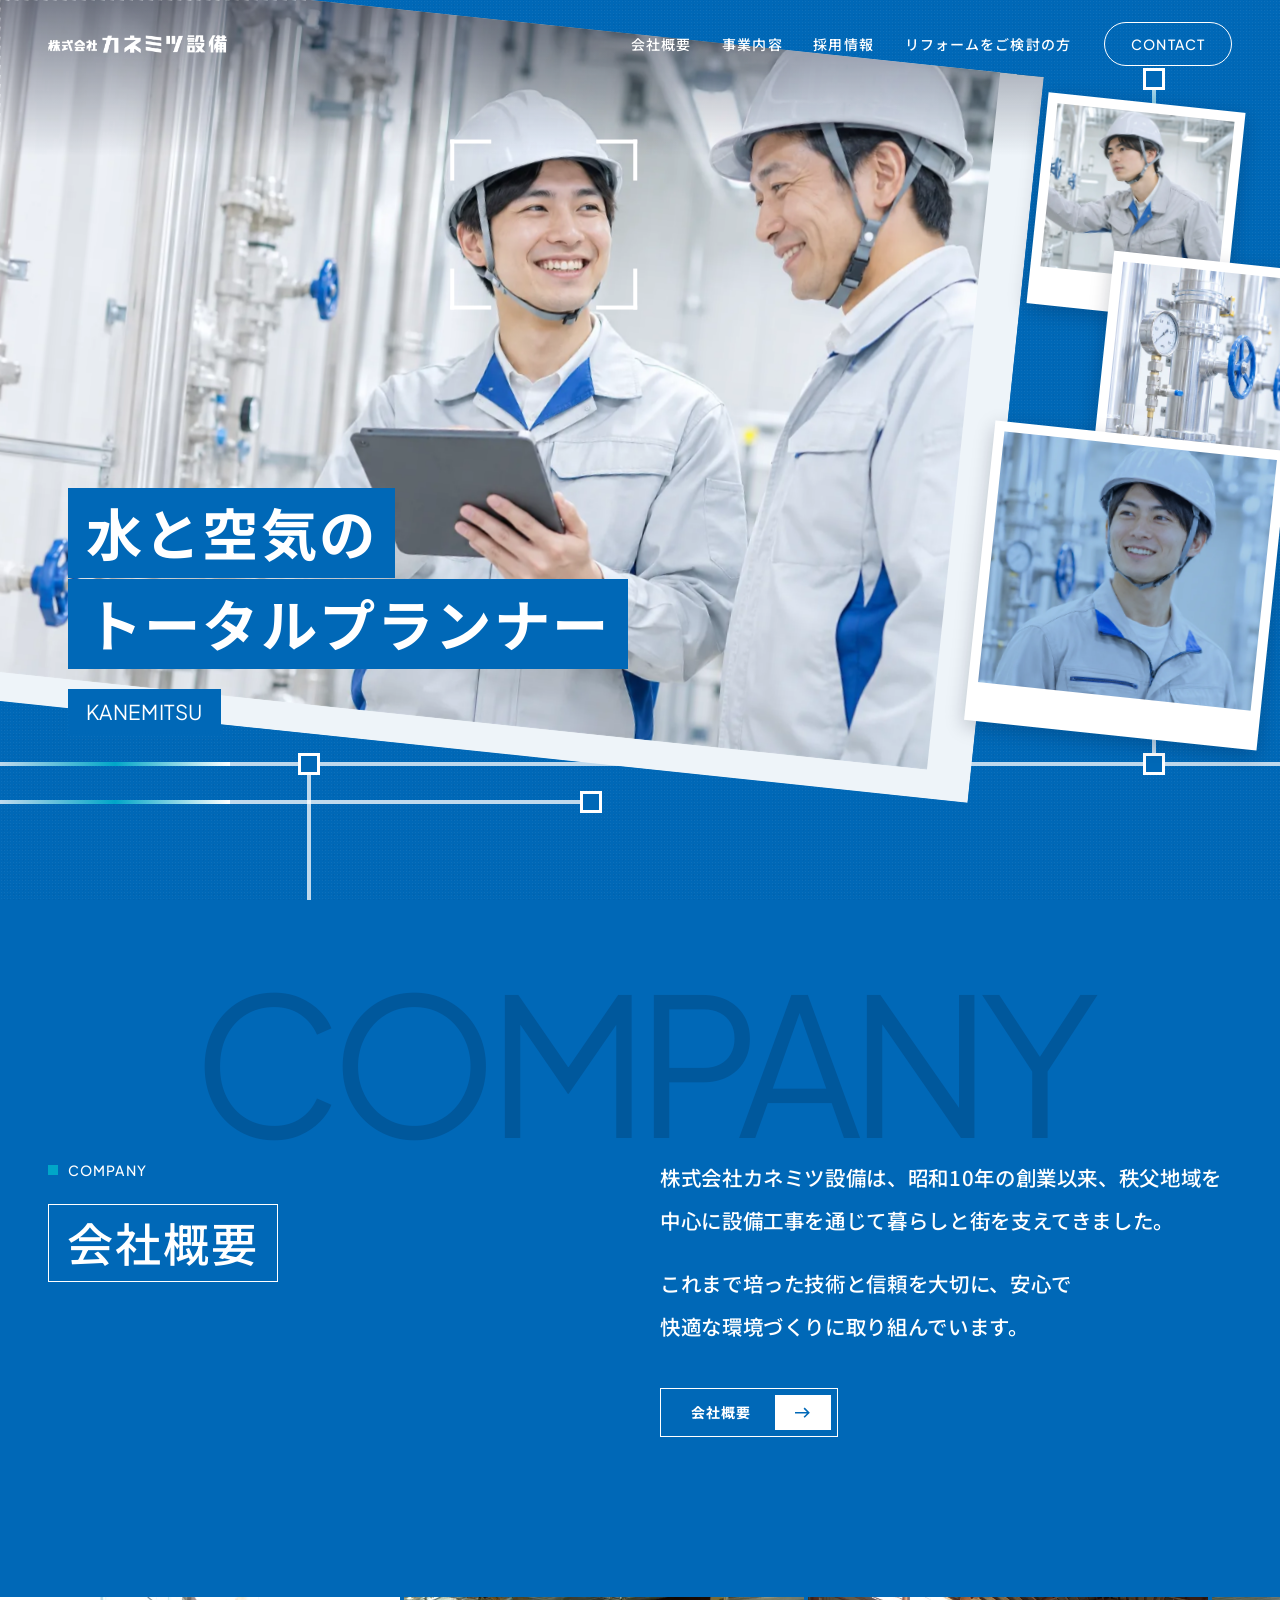
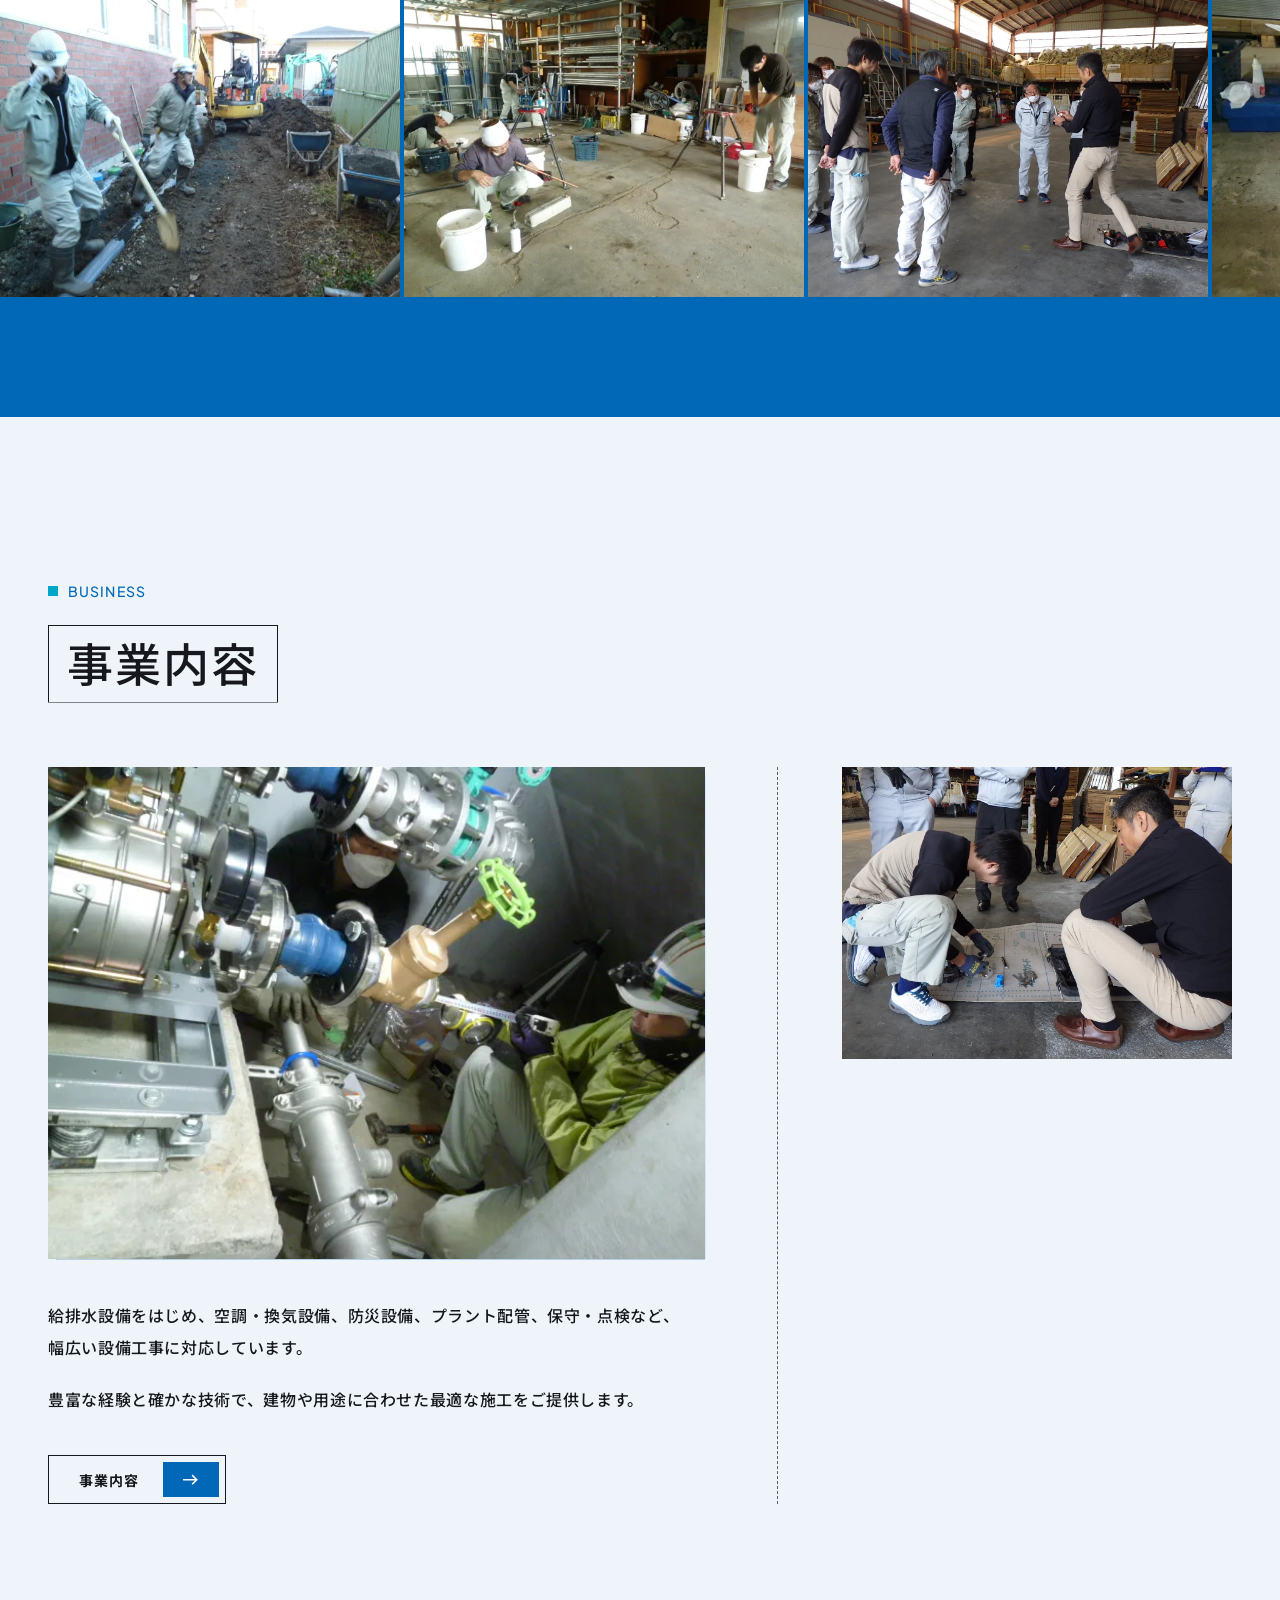
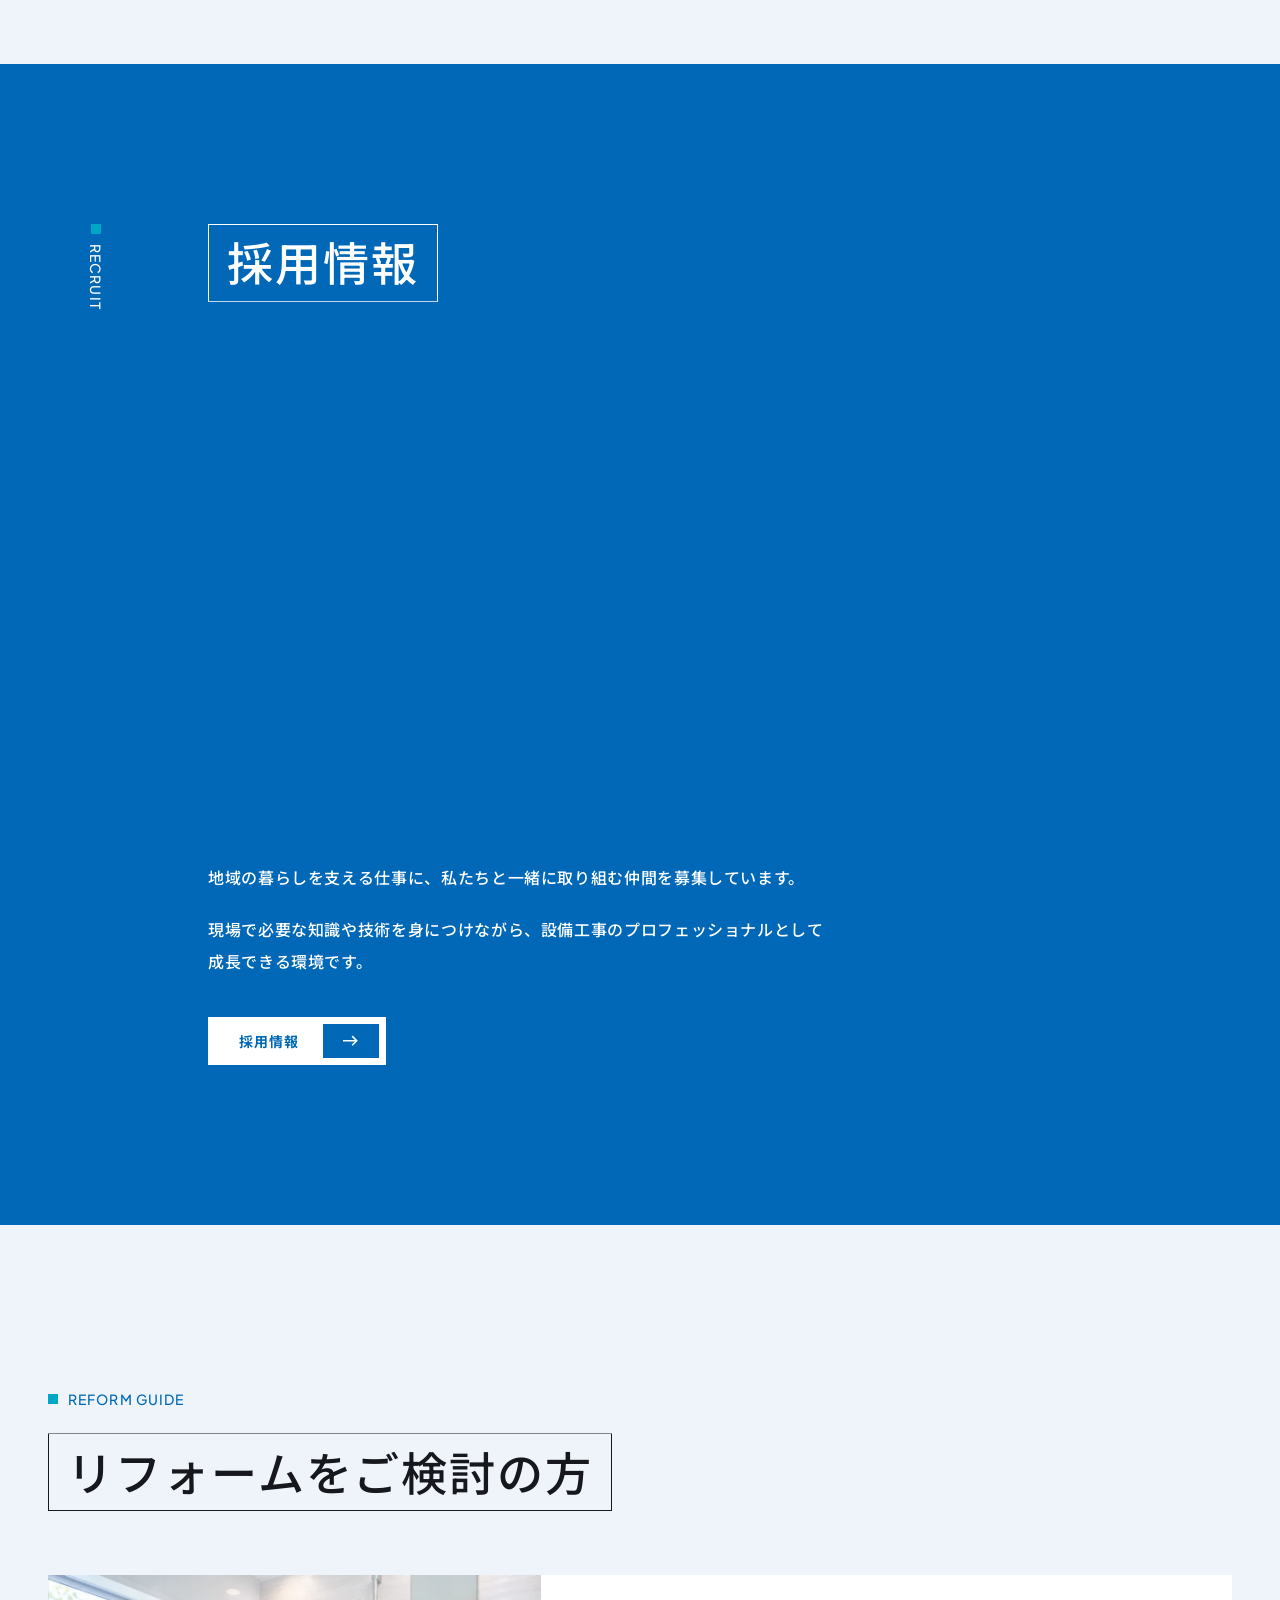
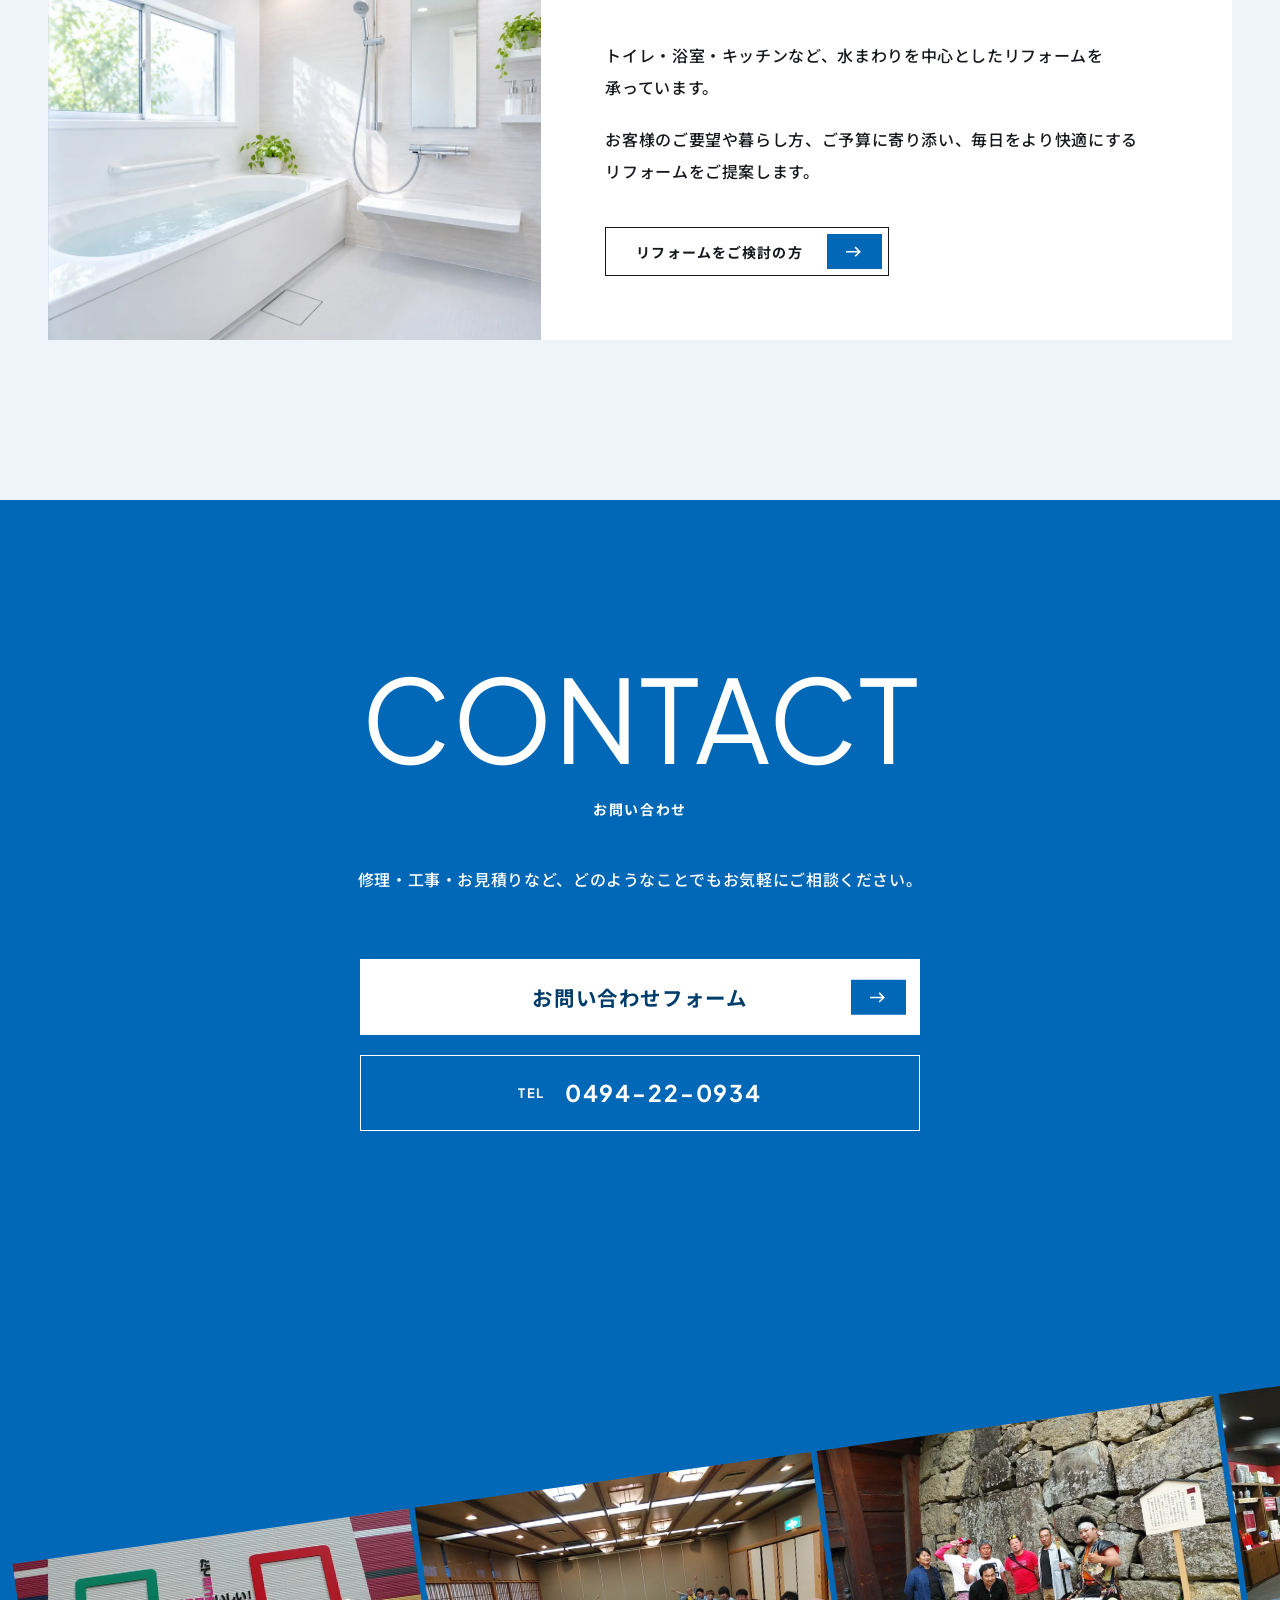
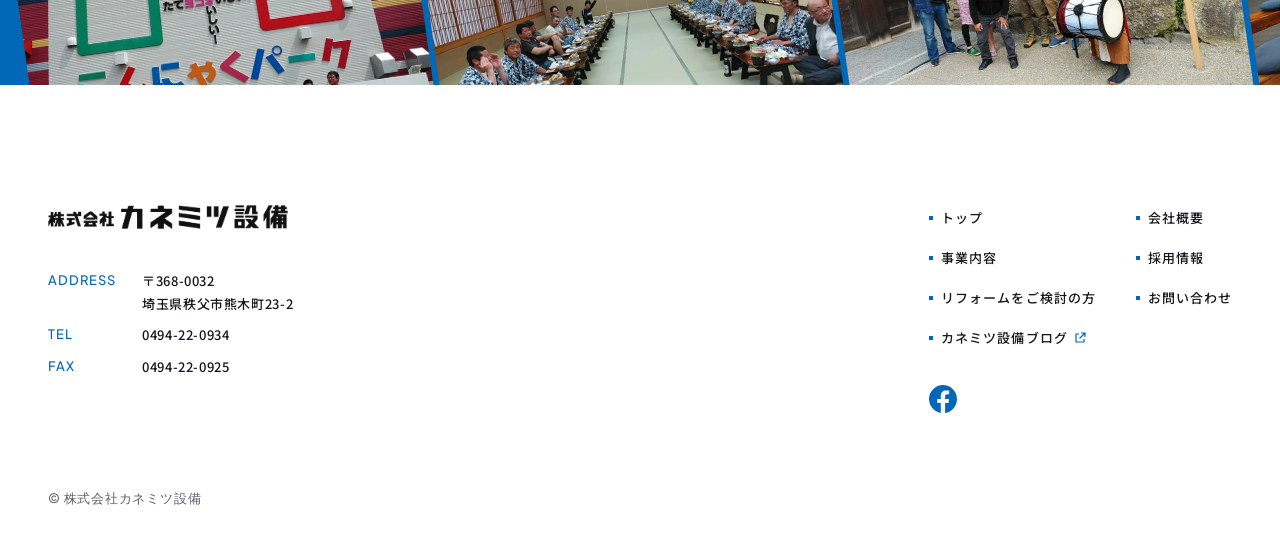
==== commit 60edfbb9: "表示を更新（2026-11-26）" ====
--- a/index.html
+++ b/index.html
@@ -20,12 +20,12 @@
 <link rel="preconnect" href="https://fonts.googleapis.com">
 <link rel="preconnect" href="https://fonts.gstatic.com" crossorigin>
 <link href="https://fonts.googleapis.com/css2?family=Plus+Jakarta+Sans:wght@400;500;700&family=Krona+One&family=Noto+Sans+JP:wght@400;500;700;900&family=Shippori+Mincho+B1:wght@600;800&display=swap" rel="stylesheet">
-<link rel="icon" href="assets/favicon.ico?v=20261122225117" sizes="any">
-<link rel="icon" href="assets/favicon-32.png?v=20261122225117" type="image/png" sizes="32x32">
-<link rel="apple-touch-icon" href="assets/apple-touch-icon.png?v=20261122225117">
-<link rel="stylesheet" href="tokens.css?v=20261122225117">
-<link rel="stylesheet" href="base.css?v=20261122225117">
-<link rel="stylesheet" href="style.css?v=20261122225117">
+<link rel="icon" href="assets/favicon.ico?v=20261126154843" sizes="any">
+<link rel="icon" href="assets/favicon-32.png?v=20261126154843" type="image/png" sizes="32x32">
+<link rel="apple-touch-icon" href="assets/apple-touch-icon.png?v=20261126154843">
+<link rel="stylesheet" href="tokens.css?v=20261126154843">
+<link rel="stylesheet" href="base.css?v=20261126154843">
+<link rel="stylesheet" href="style.css?v=20261126154843">
 <script>
 /* ローディング：TOP を開いた初回（同じタブの中で1回）だけ。動きを減らす設定・自動の検査では出さない（?ld=1 で必ず出す）。
    キットの検査用ブラウザは普通のブラウザのふりをするので、窓が画面より狭い・iPhone を名乗るのに Chrome の印がある、で見分ける */
@@ -39,8 +39,8 @@
 
 <header class="header">
   <a class="logo" href="./" aria-label="株式会社カネミツ設備 トップへ">
-    <img class="logo__w" src="assets/logo_w.png?v=20261122225117" alt="" width="2502" height="243">
-    <img class="logo__c" src="assets/logo.png?v=20261122225117" alt="" width="2502" height="243">
+    <img class="logo__w" src="assets/logo_w.png?v=20261126154843" alt="" width="2502" height="243">
+    <img class="logo__c" src="assets/logo.png?v=20261126154843" alt="" width="2502" height="243">
   </a>
   <nav class="nav" aria-label="メインメニュー">
     <ul class="nav__list">
@@ -91,16 +91,16 @@
       <span class="pipe"><i class="p1"></i><i class="p2"></i><i class="p3"></i><i class="p4"></i><b class="j1"></b><b class="j2"></b><b class="j3"></b><b class="j4"></b></span>
     </div>
     <div class="fv__photo" data-bleed>
-      <img class="fv__img is-on" src="assets/fv/main-1.webp?v=20261122225117" alt="" width="1536" height="1024" style="--fx: 53.4; --fy: 34.5">
-      <img class="fv__img" src="assets/fv/main-2.webp?v=20261122225117" alt="" width="1536" height="1024" style="--fx: 76.8; --fy: 28; --ox: 100%">
-      <img class="fv__img" src="assets/fv/main-3.webp?v=20261122225117" alt="" width="1536" height="1024" style="--fx: 59.9; --fy: 31.9; --ox: 63%">
+      <img class="fv__img is-on" src="assets/fv/main-1.webp?v=20261126154843" alt="" width="1536" height="1024" style="--fx: 53.4; --fy: 34.5">
+      <img class="fv__img" src="assets/fv/main-2.webp?v=20261126154843" alt="" width="1536" height="1024" style="--fx: 76.8; --fy: 28; --ox: 100%">
+      <img class="fv__img" src="assets/fv/main-3.webp?v=20261126154843" alt="" width="1536" height="1024" style="--fx: 59.9; --fy: 31.9; --ox: 63%">
       <span class="fv__guide" aria-hidden="true"><i></i><i></i><i></i><i></i></span>
       <span class="fv__flash" aria-hidden="true"></span>
     </div>
     <div class="fv__cards" aria-hidden="true" data-bleed>
-      <span class="fv__card fv__card--1"><span class="fv__card-ph"><img class="fv__sub is-on" src="assets/fv/sub-1.webp?v=20261122225117" alt="" width="800" height="800"><img class="fv__sub" src="assets/fv/sub-2.webp?v=20261122225117" alt="" width="800" height="800"><img class="fv__sub" src="assets/fv/sub-3.webp?v=20261122225117" alt="" width="800" height="800"></span></span>
-      <span class="fv__card fv__card--2"><span class="fv__card-ph"><img class="fv__sub is-on" src="assets/fv/sub-2.webp?v=20261122225117" alt="" width="800" height="800"><img class="fv__sub" src="assets/fv/sub-3.webp?v=20261122225117" alt="" width="800" height="800"><img class="fv__sub" src="assets/fv/sub-1.webp?v=20261122225117" alt="" width="800" height="800"></span></span>
-      <span class="fv__card fv__card--3"><span class="fv__card-ph"><img class="fv__sub is-on" src="assets/fv/sub-3.webp?v=20261122225117" alt="" width="800" height="800"><img class="fv__sub" src="assets/fv/sub-1.webp?v=20261122225117" alt="" width="800" height="800"><img class="fv__sub" src="assets/fv/sub-2.webp?v=20261122225117" alt="" width="800" height="800"></span></span>
+      <span class="fv__card fv__card--1"><span class="fv__card-ph"><img class="fv__sub is-on" src="assets/fv/sub-1.webp?v=20261126154843" alt="" width="800" height="800"><img class="fv__sub" src="assets/fv/sub-2.webp?v=20261126154843" alt="" width="800" height="800"><img class="fv__sub" src="assets/fv/sub-3.webp?v=20261126154843" alt="" width="800" height="800"></span></span>
+      <span class="fv__card fv__card--2"><span class="fv__card-ph"><img class="fv__sub is-on" src="assets/fv/sub-2.webp?v=20261126154843" alt="" width="800" height="800"><img class="fv__sub" src="assets/fv/sub-3.webp?v=20261126154843" alt="" width="800" height="800"><img class="fv__sub" src="assets/fv/sub-1.webp?v=20261126154843" alt="" width="800" height="800"></span></span>
+      <span class="fv__card fv__card--3"><span class="fv__card-ph"><img class="fv__sub is-on" src="assets/fv/sub-3.webp?v=20261126154843" alt="" width="800" height="800"><img class="fv__sub" src="assets/fv/sub-1.webp?v=20261126154843" alt="" width="800" height="800"><img class="fv__sub" src="assets/fv/sub-2.webp?v=20261126154843" alt="" width="800" height="800"></span></span>
     </div>
     <div class="fv__body" data-on-photo>
       <h1 class="fv__catch" data-todo><span class="fv__catch-in">水と空気の<wbr><span class="nb">トータルプランナー</span></span></h1>
@@ -127,12 +127,12 @@
 
     <div class="reel" aria-hidden="true" data-bleed>
     <div class="reel__track">
-      <img src="assets/work/w02.webp?v=20261122225117" alt="" width="640" height="480" loading="lazy">
-      <img src="assets/work/w05.webp?v=20261122225117" alt="" width="640" height="480" loading="lazy">
-      <img src="assets/work/w10.webp?v=20261122225117" alt="" width="1280" height="960" loading="lazy">
-      <img src="assets/work/w07.webp?v=20261122225117" alt="" width="640" height="480" loading="lazy">
-      <img src="assets/work/w09.webp?v=20261122225117" alt="" width="640" height="480" loading="lazy">
-      <img src="assets/work/w06.webp?v=20261122225117" alt="" width="640" height="480" loading="lazy">
+      <img src="assets/work/w02.webp?v=20261126154843" alt="" width="640" height="480" loading="lazy">
+      <img src="assets/work/w05.webp?v=20261126154843" alt="" width="640" height="480" loading="lazy">
+      <img src="assets/work/w10.webp?v=20261126154843" alt="" width="1280" height="960" loading="lazy">
+      <img src="assets/work/w07.webp?v=20261126154843" alt="" width="640" height="480" loading="lazy">
+      <img src="assets/work/w09.webp?v=20261126154843" alt="" width="640" height="480" loading="lazy">
+      <img src="assets/work/w06.webp?v=20261126154843" alt="" width="640" height="480" loading="lazy">
     </div>
   </div>
 
@@ -144,7 +144,7 @@
       </div>
       <div class="biz__grid">
         <div class="biz__main">
-          <figure class="biz__photo rv rv--clip"><img src="assets/work/w03.webp?v=20261122225117" alt="バルブと配管の施工の様子" width="640" height="480" loading="lazy"></figure>
+          <figure class="biz__photo rv rv--clip"><img src="assets/work/w03.webp?v=20261126154843" alt="バルブと配管の施工の様子" width="640" height="480" loading="lazy"></figure>
           <div class="txt rv">
             <p>給排水設備をはじめ、<wbr>空調・換気設備、<wbr>防災設備、<wbr>プラント配管、<wbr>保守・点検など、<wbr>幅広い設備工事に<wbr>対応しています。</p>
             <p>豊富な経験と<wbr>確かな<wbr>技術で、<wbr>建物や<wbr>用途に<wbr>合わせた<wbr>最適な施工を<wbr>ご提供します。</p>
@@ -152,8 +152,8 @@
           <a class="btn btn--sq rv" href="service/">事業内容<span class="btn__arw"><svg viewBox="0 0 14 10" aria-hidden="true"><path d="M0 5h12M8 1l4 4-4 4" fill="none" stroke="currentColor" stroke-width="1.4"/></svg></span></a>
         </div>
         <div class="biz__side">
-          <figure class="biz__sm rv rv--clip"><img src="assets/work/w11.webp?v=20261122225117" alt="作業場での打ち合わせの様子" width="1280" height="960" loading="lazy"></figure>
-          <figure class="biz__sm rv rv--clip"><img src="assets/work/w01.webp?v=20261122225117" alt="配管の加工の様子" width="640" height="480" loading="lazy"></figure>
+          <figure class="biz__sm rv rv--clip"><img src="assets/work/w11.webp?v=20261126154843" alt="作業場での打ち合わせの様子" width="1280" height="960" loading="lazy"></figure>
+          <figure class="biz__sm rv rv--clip"><img src="assets/work/w01.webp?v=20261126154843" alt="配管の加工の様子" width="640" height="480" loading="lazy"></figure>
         </div>
       </div>
     </div>
@@ -169,7 +169,7 @@
         <figure class="rec__kv rv rv--clip">
           <picture>
             <source media="(max-width: 959px)" srcset="assets/kv-sp.webp?v=20261119a" width="1200" height="675">
-            <img src="assets/kv.webp?v=20261122225117" alt="株式会社カネミツ設備　人生、勝ち組でいこう。" width="1800" height="800" loading="lazy">
+            <img src="assets/kv.webp?v=20261126154843" alt="株式会社カネミツ設備　人生、勝ち組でいこう。" width="1800" height="800" loading="lazy">
           </picture>
         </figure>
         <div class="rec__txt">
@@ -190,7 +190,7 @@
         <h2 class="hd__box"><span>リフォームを<wbr><span class="nb">ご検討の方</span></span></h2>
       </div>
       <div class="rf__card rv">
-        <figure class="rf__photo"><img src="assets/reform/bath.webp?v=20261122225117" alt="リフォーム後の浴室" width="1200" height="800" loading="lazy"></figure>
+        <figure class="rf__photo"><img src="assets/reform/bath.webp?v=20261126154843" alt="リフォーム後の浴室" width="1200" height="800" loading="lazy"></figure>
         <div class="rf__txt">
           <div class="txt">
             <p>トイレ・浴室・キッチンなど、<wbr>水まわりを<wbr>中心とした<wbr>リフォームを<wbr>承っています。</p>
@@ -214,11 +214,11 @@
     </div>
     <div class="ct__reel" aria-hidden="true" data-bleed>
       <div class="ct__track">
-        <img src="assets/life/l01.webp?v=20261122225117" alt="" width="1024" height="768" loading="lazy">
-        <img src="assets/life/l02.webp?v=20261122225117" alt="" width="1024" height="768" loading="lazy">
-        <img src="assets/life/l03.webp?v=20261122225117" alt="" width="1024" height="768" loading="lazy">
-        <img src="assets/life/l04.webp?v=20261122225117" alt="" width="1024" height="768" loading="lazy">
-        <img src="assets/life/l05.webp?v=20261122225117" alt="" width="1024" height="768" loading="lazy">
+        <img src="assets/life/l01.webp?v=20261126154843" alt="" width="1024" height="768" loading="lazy">
+        <img src="assets/life/l02.webp?v=20261126154843" alt="" width="1024" height="768" loading="lazy">
+        <img src="assets/life/l03.webp?v=20261126154843" alt="" width="1024" height="768" loading="lazy">
+        <img src="assets/life/l04.webp?v=20261126154843" alt="" width="1024" height="768" loading="lazy">
+        <img src="assets/life/l05.webp?v=20261126154843" alt="" width="1024" height="768" loading="lazy">
       </div>
     </div>
   </section>
@@ -228,13 +228,14 @@
 <footer class="footer footer--w">
   <div class="wrap footer__top">
     <div class="footer__co">
-      <a class="footer__logo" href="./" aria-label="株式会社カネミツ設備 トップへ"><img src="assets/logo.png?v=20261122225117" alt="" width="2502" height="243" loading="lazy"></a>
+      <a class="footer__logo" href="./" aria-label="株式会社カネミツ設備 トップへ"><img src="assets/logo.png?v=20261126154843" alt="" width="2502" height="243" loading="lazy"></a>
       <dl class="footer__info">
         <dt>ADDRESS</dt><dd><span class="nb">〒368-0032</span><br>埼玉県秩父市熊木町23-2</dd>
         <dt>TEL</dt><dd><a class="nb" href="tel:0494220934">0494-22-0934</a></dd>
         <dt>FAX</dt><dd><span class="nb">0494-22-0925</span></dd>
       </dl>
     </div>
+    <div class="footer__links">
     <ul class="footer__nav">
       <li><a href="./">トップ</a></li>
       <li><a href="company/">会社概要</a></li>
@@ -242,15 +243,16 @@
       <li><a href="recruit/">採用情報</a></li>
       <li><a href="reform/">リフォームをご検討の方</a></li>
       <li><a href="contact/">お問い合わせ</a></li>
-      <li><a href="https://kanemitusetubi.seesaa.net/" target="_blank" rel="noopener">カネミツ設備ブログ</a></li>
-      <li><a href="https://www.facebook.com/kanemitusetubi/about?tab=page_info" target="_blank" rel="noopener">Facebook</a></li>
+      <li><a class="footer__ext" href="https://kanemitusetubi.seesaa.net/" target="_blank" rel="noopener">カネミツ設備ブログ<svg viewBox="0 0 12 12" aria-label="（外部サイト）" role="img"><path d="M5 2H2v8h8V7M7 1h4v4M11 1 5.5 6.5" fill="none" stroke="currentColor" stroke-width="1.2"/></svg></a></li>
     </ul>
+    <a class="footer__sns" href="https://www.facebook.com/kanemitusetubi/about?tab=page_info" target="_blank" rel="noopener" aria-label="Facebook"><svg viewBox="0 0 24 24" aria-hidden="true"><path d="M24 12a12 12 0 1 0-13.9 11.9v-8.4H7.1V12h3V9.4c0-3 1.8-4.7 4.5-4.7 1.3 0 2.7.2 2.7.2v3h-1.5c-1.5 0-2 .9-2 1.9V12h3.4l-.5 3.5h-2.9v8.4A12 12 0 0 0 24 12z" fill="currentColor"/></svg></a>
+    </div>
   </div>
   <div class="wrap footer__end">
     <p class="footer__copy">© 株式会社カネミツ設備</p>
   </div>
 </footer>
 
-<script src="site.js?v=20261122225117"></script>
+<script src="site.js?v=20261126154843"></script>
 </body>
 </html>
--- a/style.css
+++ b/style.css
@@ -172,6 +172,10 @@
 .footer--w .footer__info dt { color: var(--c-sub); }
 .footer--w .footer__nav li { display: flex; align-items: center; gap: 8px; }
 .footer--w .footer__nav li::before { content: ""; width: 4px; height: 4px; background: var(--c-sub); }
+.footer__ext { display: inline-flex; align-items: center; gap: 6px; }
+.footer__ext svg { width: 12px; height: 12px; color: var(--c-sub); }
+.footer__sns { display: inline-grid; place-items: center; width: 28px; height: 44px; margin-top: calc(var(--sp-b) - 14px); color: var(--c-sub); }
+.footer__sns svg { width: 28px; height: 28px; }
 .footer__end { display: grid; gap: var(--sp-b); padding-bottom: var(--sp-b); }
 .footer--w .footer__copy { padding-block: 0; color: var(--c-ink-soft); }
 @media (min-width: 960px) {
@@ -228,23 +232,19 @@
 .msg__lead { font-weight: 500; font-size: clamp(26px, 3.6vw, 52px); line-height: 1.6; letter-spacing: 0.04em; }
 @media (min-width: 960px) {
   .ab__in, .msg__in { grid-template-columns: 1fr 1fr; column-gap: var(--sp-g); align-items: start; }
-  .msg__lead { grid-column: 1 / -1; }
-  .msg__txt { grid-column: 2; }
+  .msg__lead { grid-column: 1; font-size: clamp(24px, 2.6vw, 40px); }
+  .msg__txt { grid-column: 2; grid-row: 1 / span 2; }
+  .msg:not(.msg--photo) .msg__in { grid-template-rows: auto 1fr; }
   .msg--photo .msg__in { grid-template-columns: 7fr 5fr; }
-  .msg--photo .msg__lead { grid-column: 1; font-size: clamp(24px, 2.6vw, 40px); }
-  .msg--photo .msg__txt { grid-column: 1; }
+  .msg--photo .msg__txt { grid-column: 1; grid-row: auto; }
   .msg--photo .msg__photo { grid-column: 2; grid-row: 1 / span 3; align-self: center; aspect-ratio: 1; }
 }
 
 .prof { background: var(--c-pale); }
-.prof__grid { display: grid; gap: var(--sp-b); }
 .prof__info { padding: var(--sp-p) var(--sp-b) var(--sp-b); background: var(--c-base); }
 .prof__ol { display: grid; gap: 4px; }
-.prof__badge { align-self: start; padding: var(--sp-p) var(--sp-b); border: 1px solid var(--c-sub); background: var(--c-base); color: var(--c-sub-ink); font-weight: 500; line-height: 1.8; }
+.prof__toto { margin-top: var(--sp-b); color: var(--c-sub-ink); font-weight: 500; }
 .prof .accs { margin-top: var(--sp-g); }
-@media (min-width: 960px) {
-  .prof__grid { grid-template-columns: 1fr 18em; column-gap: var(--sp-g); }
-}
 
 .accs { display: grid; gap: 12px; }
 .acc { background: var(--c-sub); color: var(--c-base); }
@@ -323,6 +323,8 @@
 .gal__grp + .gal__grp { margin-top: var(--sp-g); }
 .gal__ttl { display: flex; align-items: center; gap: 12px; margin-bottom: var(--sp-p); font-weight: 700; font-size: clamp(17px, 1.5vw, 20px); letter-spacing: 0.08em; }
 .gal__ttl::before { content: ""; width: 24px; height: 1px; background: var(--c-sub); }
+.gal__sub { margin-bottom: var(--sp-1); color: var(--c-sub-ink); font-weight: 500; font-size: 15px; letter-spacing: 0.08em; }
+.gal__list + .gal__sub { margin-top: var(--sp-b); }
 .gal__list { display: grid; grid-template-columns: repeat(2, 1fr); gap: 4px; }
 .gal__list li:nth-child(odd):last-child { grid-column: 1 / -1; }
 .gal__item { display: block; width: 100%; aspect-ratio: 4 / 3; padding: 0; border: 0; overflow: hidden; background: var(--c-ph-1); cursor: zoom-in; }
